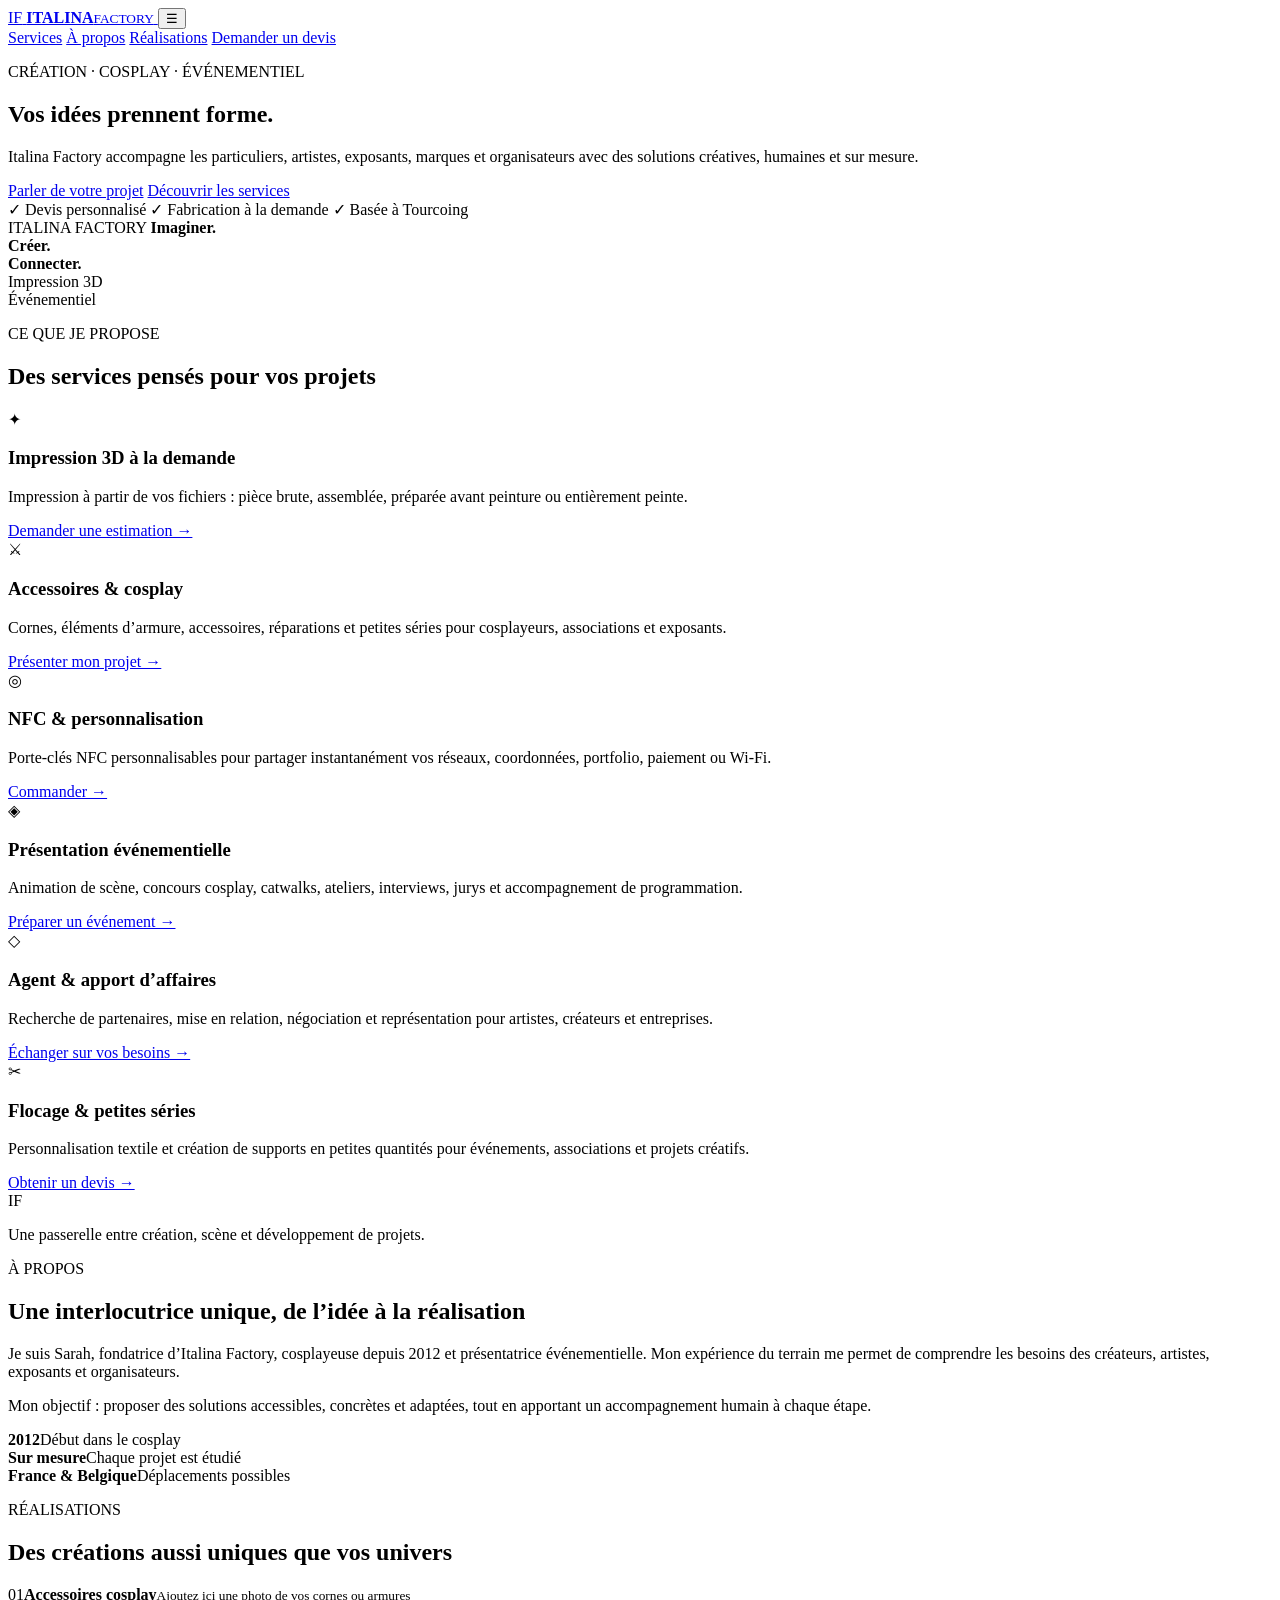
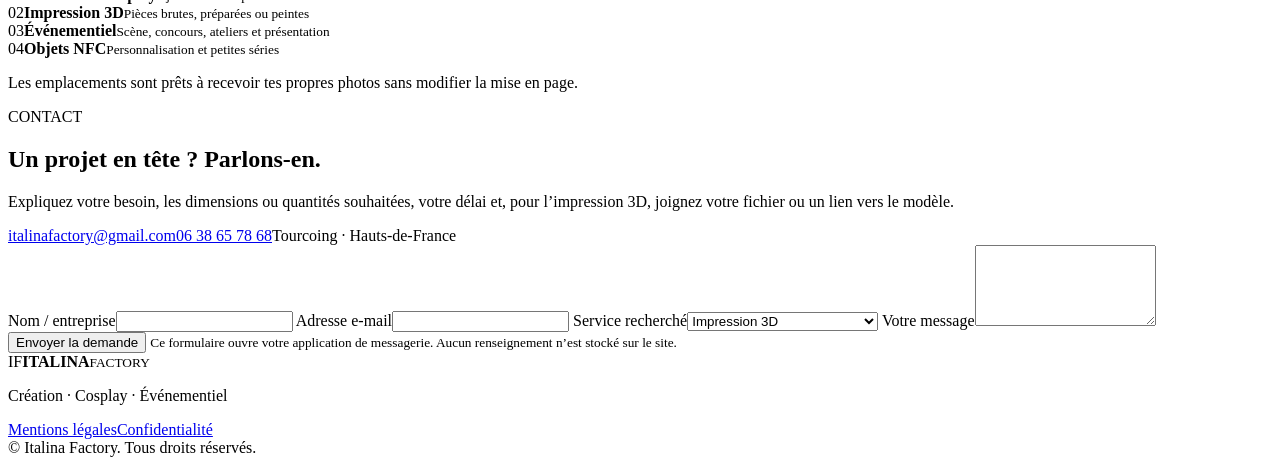
==== index.html @ fa1f2045 "Add files via upload" ====
<!DOCTYPE html>
<html lang="fr">
<head>
  <meta charset="UTF-8">
  <meta name="viewport" content="width=device-width, initial-scale=1.0">
  <title>Italina Factory | Création, cosplay & événementiel</title>
  <meta name="description" content="Italina Factory accompagne particuliers, artistes, exposants et organisateurs : impression 3D à la demande, accessoires cosplay, animation événementielle et développement de partenariats.">
  <meta name="robots" content="index, follow">
  <link rel="canonical" href="https://italinafactory.fr/">
  <meta property="og:title" content="Italina Factory | Création, cosplay & événementiel">
  <meta property="og:description" content="Impression 3D, accessoires cosplay, présentation événementielle et accompagnement de talents.">
  <meta property="og:type" content="website">
  <meta property="og:url" content="https://italinafactory.fr/">
  <link rel="icon" href="assets/favicon.svg" type="image/svg+xml">
  <link rel="stylesheet" href="assets/style.css">
  <script type="application/ld+json">
  {
    "@context": "https://schema.org",
    "@type": "ProfessionalService",
    "name": "Italina Factory",
    "url": "https://italinafactory.fr",
    "email": "italinafactory@gmail.com",
    "telephone": "+33638657868",
    "address": {
      "@type": "PostalAddress",
      "addressLocality": "Tourcoing",
      "postalCode": "59200",
      "addressCountry": "FR"
    },
    "areaServed": "France",
    "founder": {"@type": "Person", "name": "Sarah Dumont"}
  }
  </script>
</head>
<body>
  <header class="site-header" id="accueil">
    <div class="container nav-wrap">
      <a class="brand" href="#accueil" aria-label="Retour à l'accueil">
        <span class="brand-mark">IF</span>
        <span><strong>ITALINA</strong><small>FACTORY</small></span>
      </a>
      <button class="menu-toggle" aria-label="Ouvrir le menu" aria-expanded="false">☰</button>
      <nav class="main-nav" aria-label="Navigation principale">
        <a href="#services">Services</a>
        <a href="#apropos">À propos</a>
        <a href="#realisations">Réalisations</a>
        <a href="#contact" class="nav-cta">Demander un devis</a>
      </nav>
    </div>
  </header>

  <main>
    <section class="hero">
      <div class="container hero-grid">
        <div class="hero-copy">
          <p class="eyebrow">CRÉATION · COSPLAY · ÉVÉNEMENTIEL</p>
          <h1>Vos idées prennent forme.</h1>
          <p class="hero-text">Italina Factory accompagne les particuliers, artistes, exposants, marques et organisateurs avec des solutions créatives, humaines et sur mesure.</p>
          <div class="hero-actions">
            <a class="button primary" href="#contact">Parler de votre projet</a>
            <a class="button secondary" href="#services">Découvrir les services</a>
          </div>
          <div class="trust-row">
            <span>✓ Devis personnalisé</span>
            <span>✓ Fabrication à la demande</span>
            <span>✓ Basée à Tourcoing</span>
          </div>
        </div>
        <div class="hero-visual" aria-hidden="true">
          <div class="orb orb-one"></div><div class="orb orb-two"></div>
          <div class="hero-card card-main">
            <span class="mini-label">ITALINA FACTORY</span>
            <strong>Imaginer.<br>Créer.<br>Connecter.</strong>
          </div>
          <div class="hero-card card-small">Impression 3D</div>
          <div class="hero-card card-small second">Événementiel</div>
        </div>
      </div>
    </section>

    <section class="section" id="services">
      <div class="container">
        <p class="eyebrow">CE QUE JE PROPOSE</p>
        <h2>Des services pensés pour vos projets</h2>
        <div class="services-grid">
          <article class="service-card"><span class="icon">✦</span><h3>Impression 3D à la demande</h3><p>Impression à partir de vos fichiers : pièce brute, assemblée, préparée avant peinture ou entièrement peinte.</p><a href="#contact">Demander une estimation →</a></article>
          <article class="service-card"><span class="icon">⚔</span><h3>Accessoires & cosplay</h3><p>Cornes, éléments d’armure, accessoires, réparations et petites séries pour cosplayeurs, associations et exposants.</p><a href="#contact">Présenter mon projet →</a></article>
          <article class="service-card"><span class="icon">◎</span><h3>NFC & personnalisation</h3><p>Porte-clés NFC personnalisables pour partager instantanément vos réseaux, coordonnées, portfolio, paiement ou Wi-Fi.</p><a href="#contact">Commander →</a></article>
          <article class="service-card"><span class="icon">◈</span><h3>Présentation événementielle</h3><p>Animation de scène, concours cosplay, catwalks, ateliers, interviews, jurys et accompagnement de programmation.</p><a href="#contact">Préparer un événement →</a></article>
          <article class="service-card"><span class="icon">◇</span><h3>Agent & apport d’affaires</h3><p>Recherche de partenaires, mise en relation, négociation et représentation pour artistes, créateurs et entreprises.</p><a href="#contact">Échanger sur vos besoins →</a></article>
          <article class="service-card"><span class="icon">✂</span><h3>Flocage & petites séries</h3><p>Personnalisation textile et création de supports en petites quantités pour événements, associations et projets créatifs.</p><a href="#contact">Obtenir un devis →</a></article>
        </div>
      </div>
    </section>

    <section class="section section-dark" id="apropos">
      <div class="container about-grid">
        <div class="about-panel"><span class="big-if">IF</span><p>Une passerelle entre création, scène et développement de projets.</p></div>
        <div>
          <p class="eyebrow">À PROPOS</p>
          <h2>Une interlocutrice unique, de l’idée à la réalisation</h2>
          <p>Je suis Sarah, fondatrice d’Italina Factory, cosplayeuse depuis 2012 et présentatrice événementielle. Mon expérience du terrain me permet de comprendre les besoins des créateurs, artistes, exposants et organisateurs.</p>
          <p>Mon objectif : proposer des solutions accessibles, concrètes et adaptées, tout en apportant un accompagnement humain à chaque étape.</p>
          <div class="stats"><div><strong>2012</strong><span>Début dans le cosplay</span></div><div><strong>Sur mesure</strong><span>Chaque projet est étudié</span></div><div><strong>France & Belgique</strong><span>Déplacements possibles</span></div></div>
        </div>
      </div>
    </section>

    <section class="section" id="realisations">
      <div class="container">
        <p class="eyebrow">RÉALISATIONS</p><h2>Des créations aussi uniques que vos univers</h2>
        <div class="gallery-grid">
          <div class="gallery-placeholder"><span>01</span><strong>Accessoires cosplay</strong><small>Ajoutez ici une photo de vos cornes ou armures</small></div>
          <div class="gallery-placeholder tall"><span>02</span><strong>Impression 3D</strong><small>Pièces brutes, préparées ou peintes</small></div>
          <div class="gallery-placeholder"><span>03</span><strong>Événementiel</strong><small>Scène, concours, ateliers et présentation</small></div>
          <div class="gallery-placeholder"><span>04</span><strong>Objets NFC</strong><small>Personnalisation et petites séries</small></div>
        </div>
        <p class="gallery-note">Les emplacements sont prêts à recevoir tes propres photos sans modifier la mise en page.</p>
      </div>
    </section>

    <section class="section contact-section" id="contact">
      <div class="container contact-grid">
        <div><p class="eyebrow">CONTACT</p><h2>Un projet en tête ? Parlons-en.</h2><p>Expliquez votre besoin, les dimensions ou quantités souhaitées, votre délai et, pour l’impression 3D, joignez votre fichier ou un lien vers le modèle.</p>
          <div class="contact-details"><a href="mailto:italinafactory@gmail.com">italinafactory@gmail.com</a><a href="tel:+33638657868">06 38 65 78 68</a><span>Tourcoing · Hauts-de-France</span></div>
        </div>
        <form class="contact-form" action="mailto:italinafactory@gmail.com" method="post" enctype="text/plain">
          <label>Nom / entreprise<input type="text" name="Nom" required></label>
          <label>Adresse e-mail<input type="email" name="Email" required></label>
          <label>Service recherché<select name="Service"><option>Impression 3D</option><option>Accessoires / cosplay</option><option>Porte-clés NFC</option><option>Présentation événementielle</option><option>Agent / apport d’affaires</option><option>Autre projet</option></select></label>
          <label>Votre message<textarea name="Message" rows="5" required></textarea></label>
          <button class="button primary" type="submit">Envoyer la demande</button>
          <small>Ce formulaire ouvre votre application de messagerie. Aucun renseignement n’est stocké sur le site.</small>
        </form>
      </div>
    </section>
  </main>

  <footer class="site-footer"><div class="container footer-grid"><div class="brand footer-brand"><span class="brand-mark">IF</span><span><strong>ITALINA</strong><small>FACTORY</small></span></div><p>Création · Cosplay · Événementiel</p><div class="footer-links"><a href="mentions-legales.html">Mentions légales</a><a href="politique-confidentialite.html">Confidentialité</a></div></div><div class="container copyright">© <span id="year"></span> Italina Factory. Tous droits réservés.</div></footer>
  <script src="assets/script.js"></script>
</body>
</html>
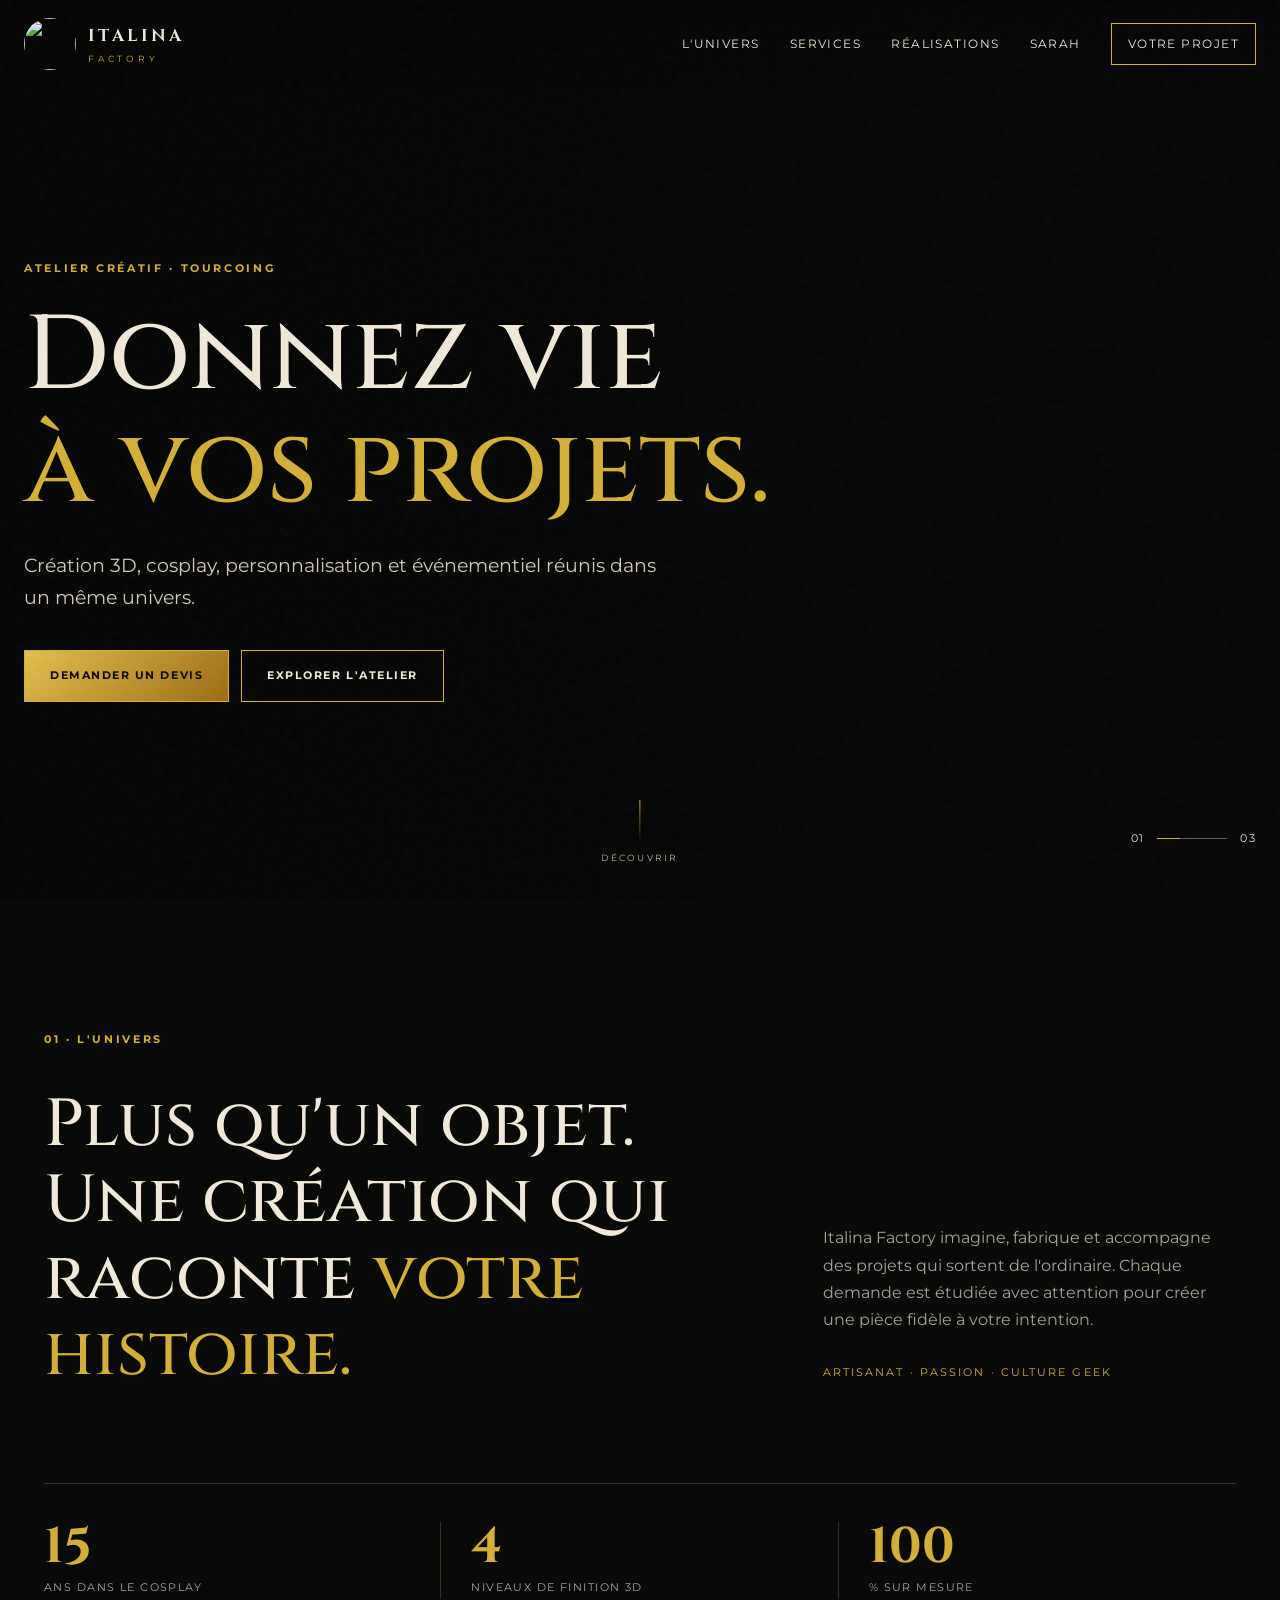
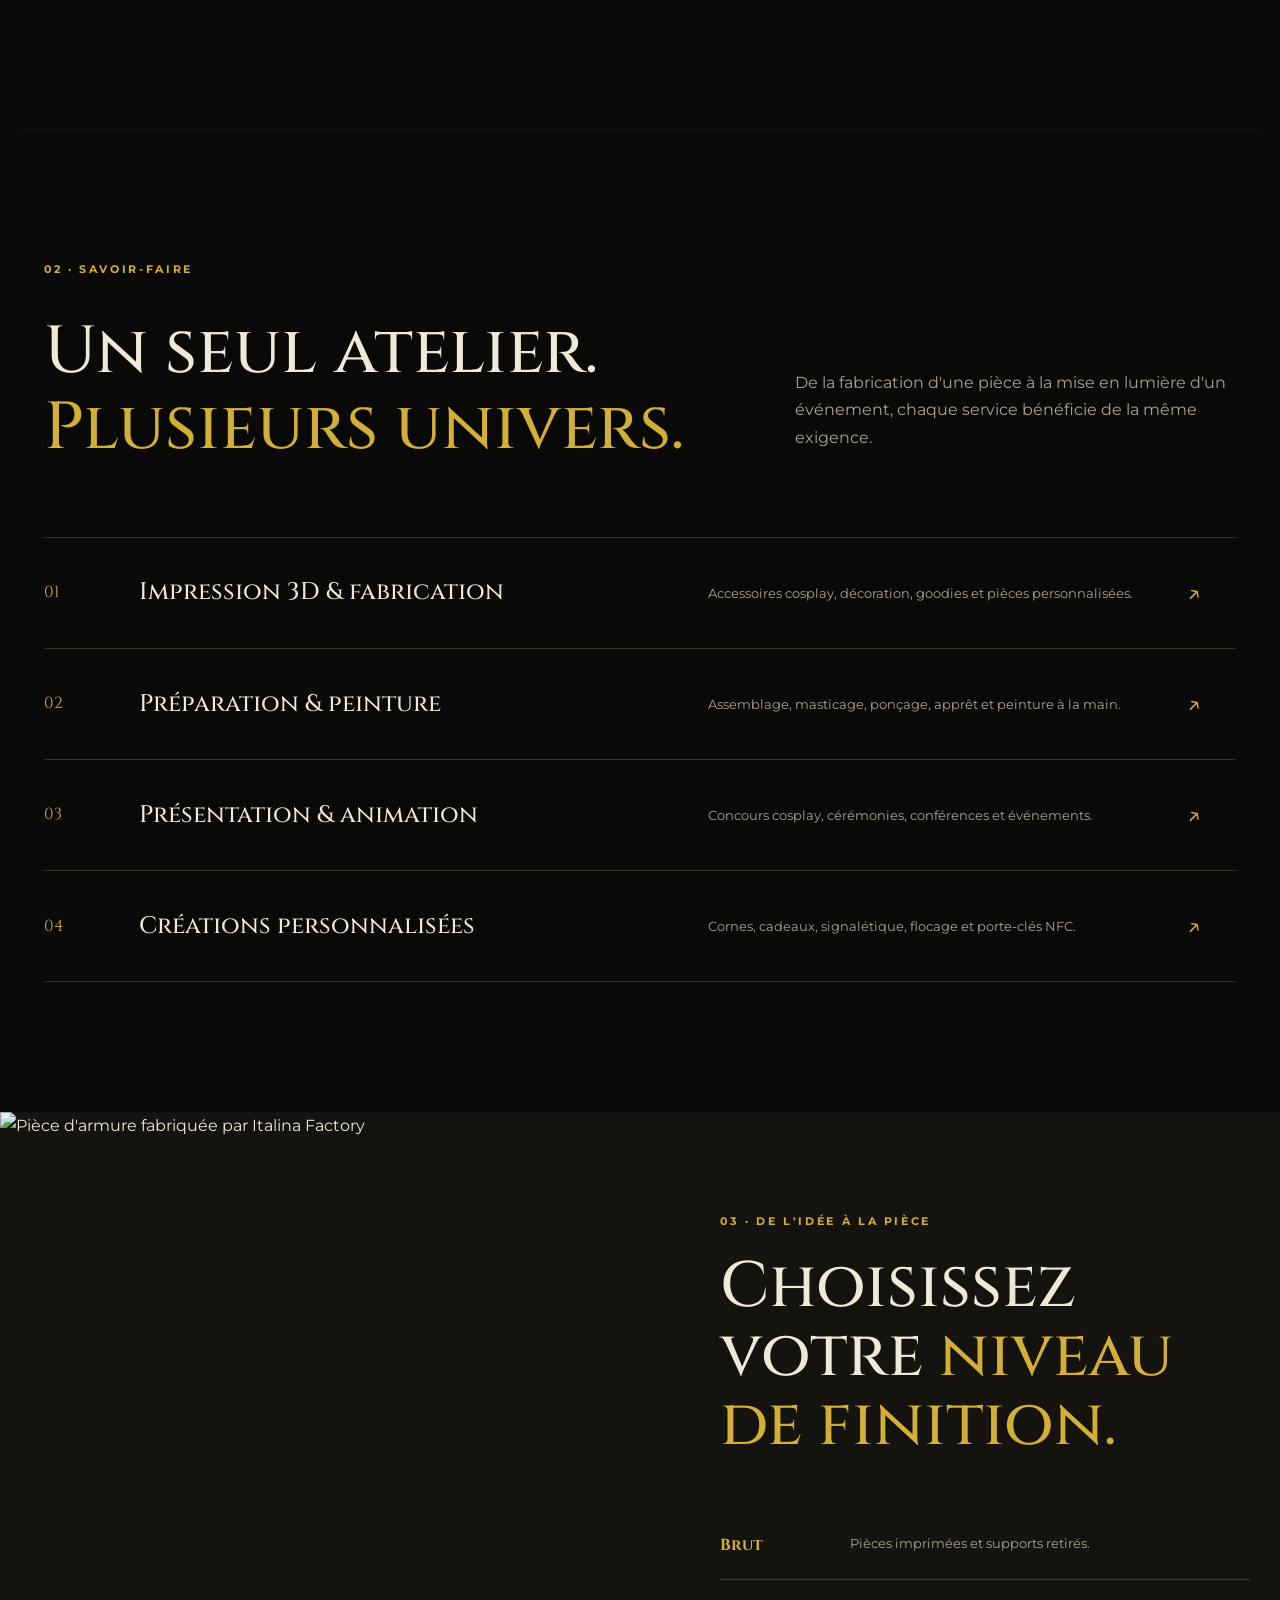
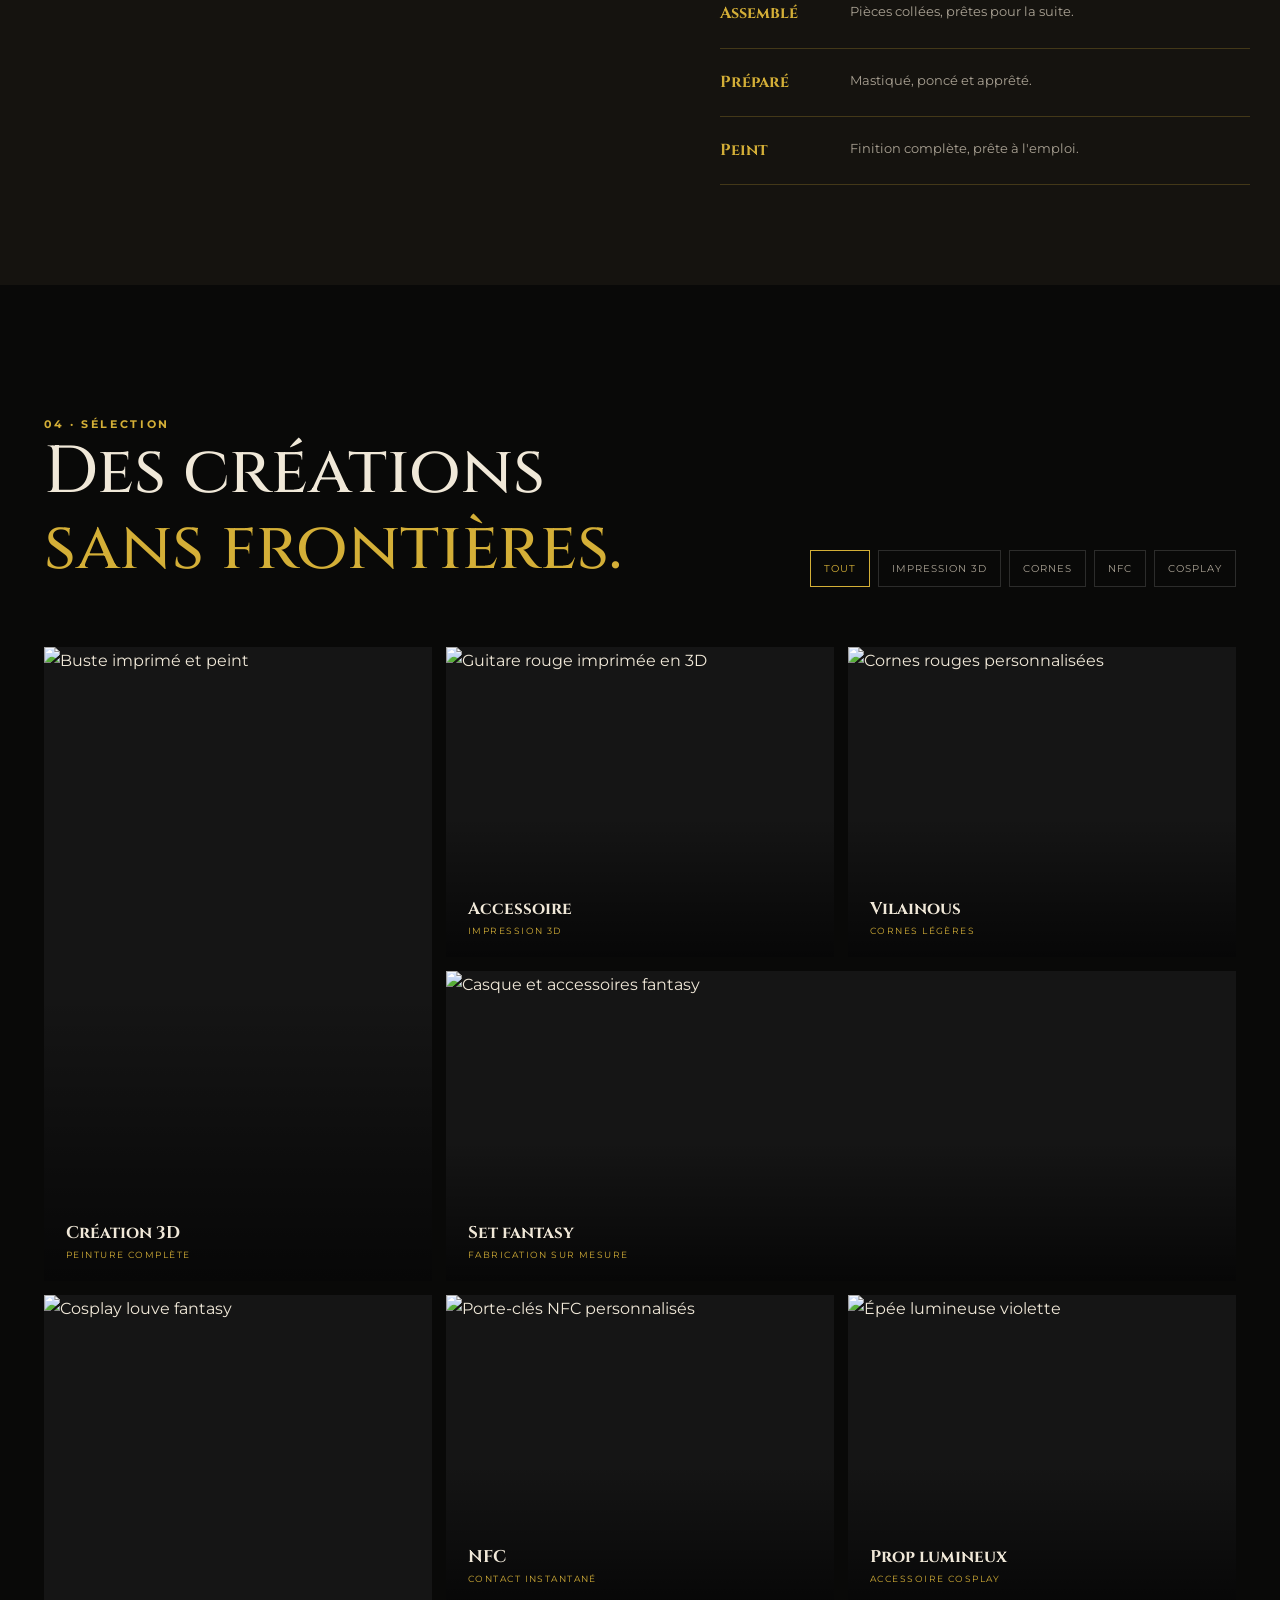
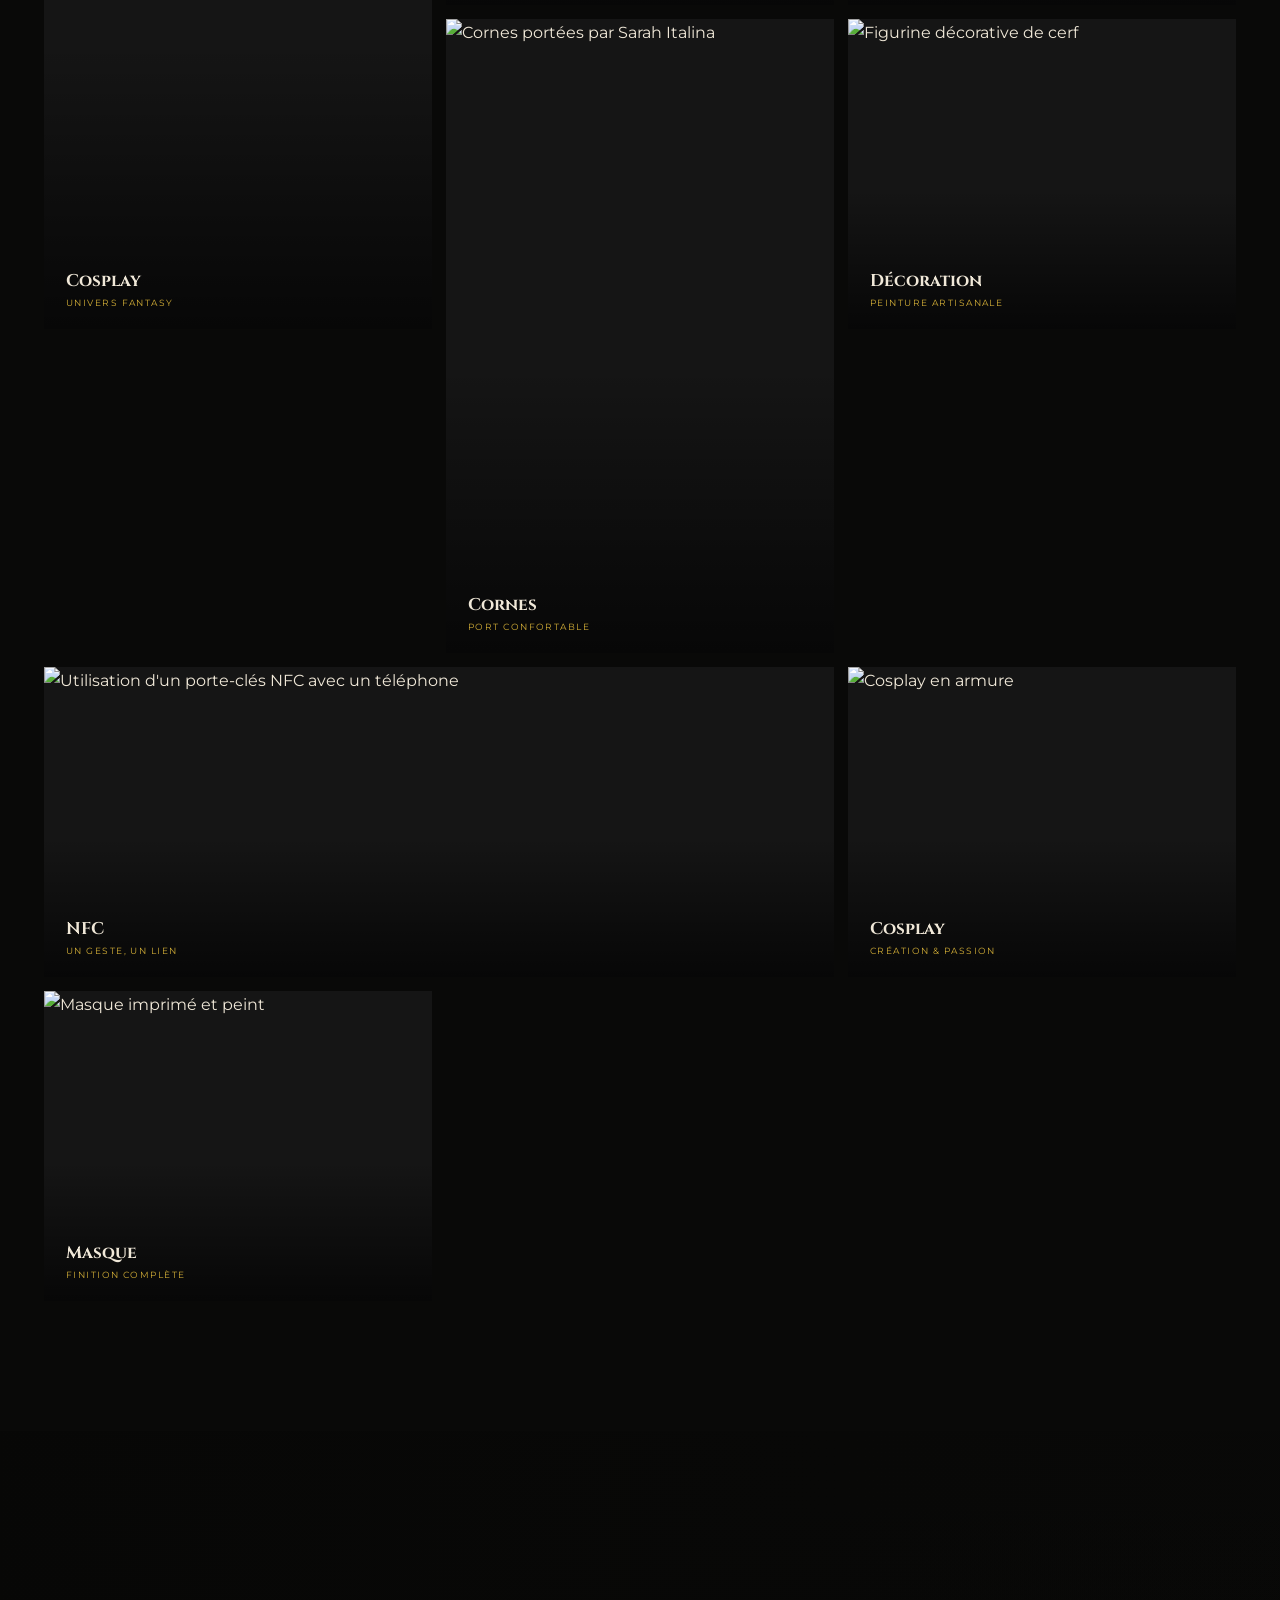
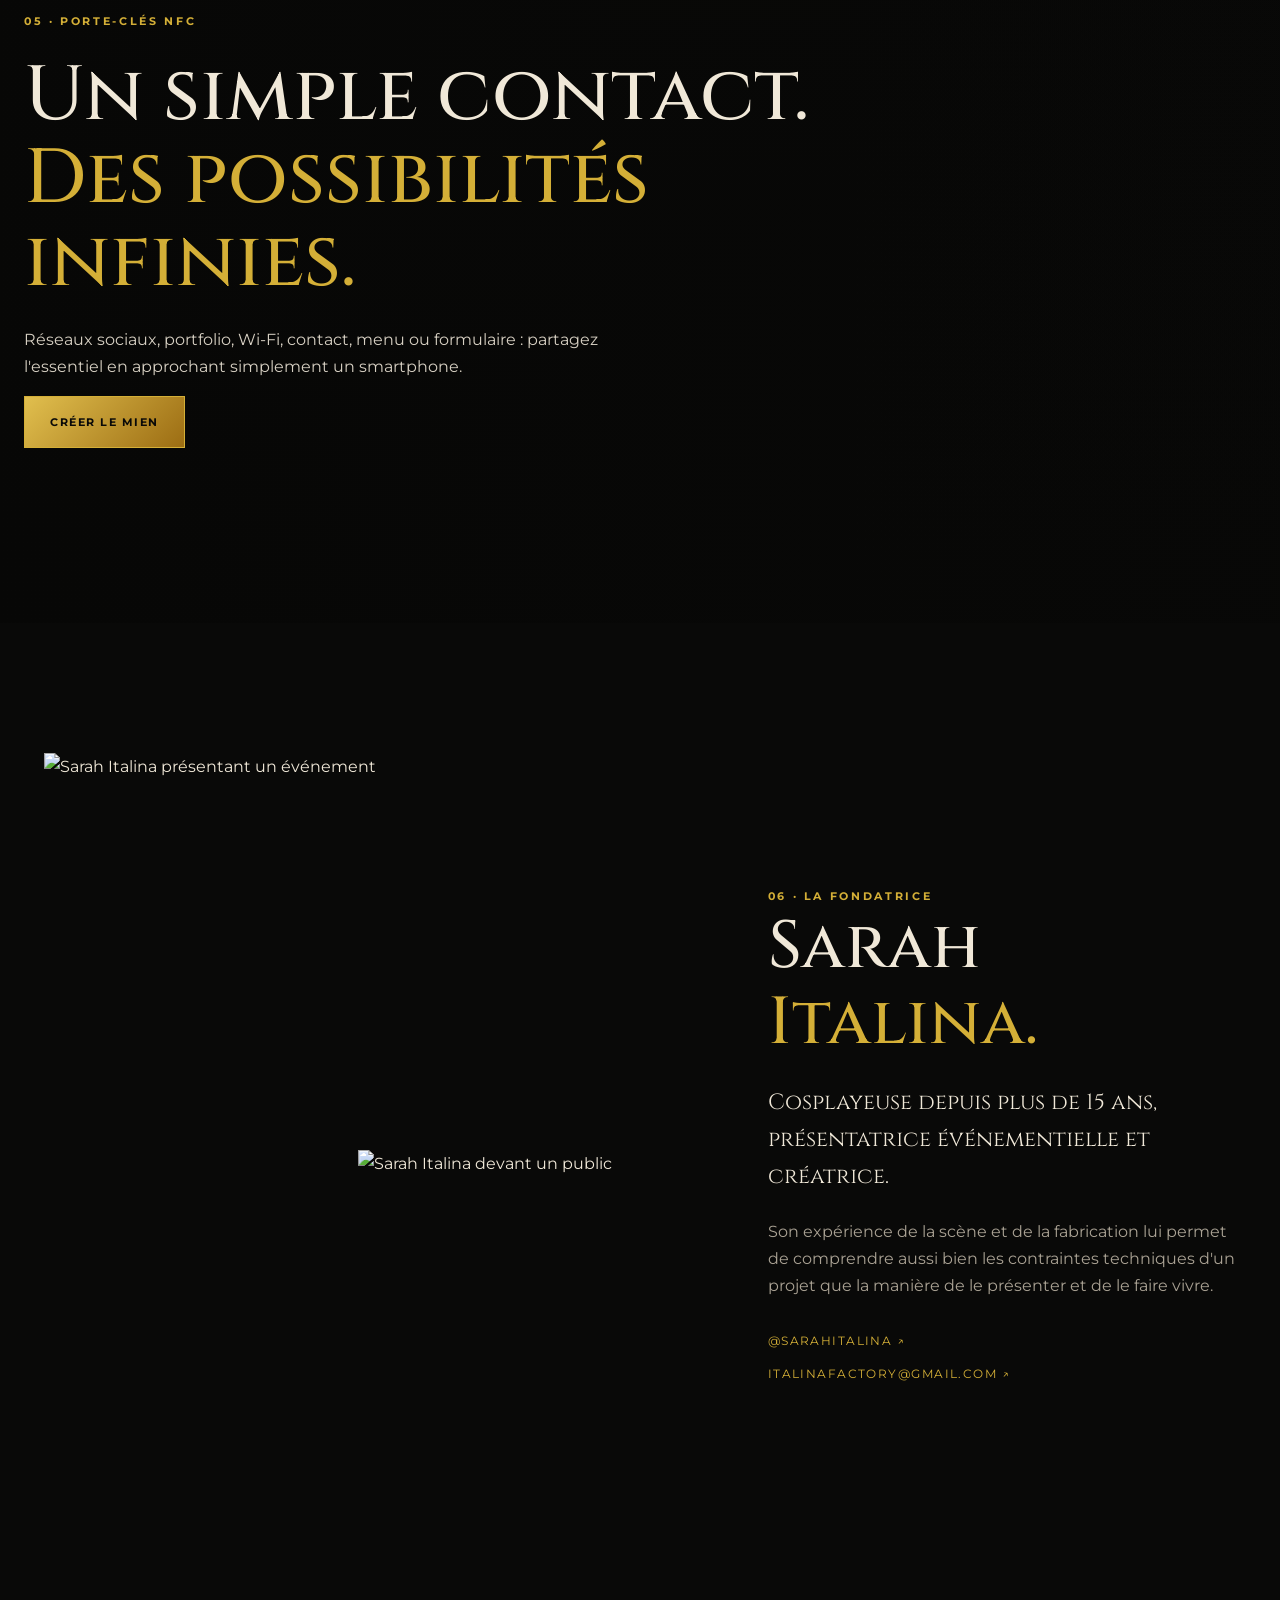
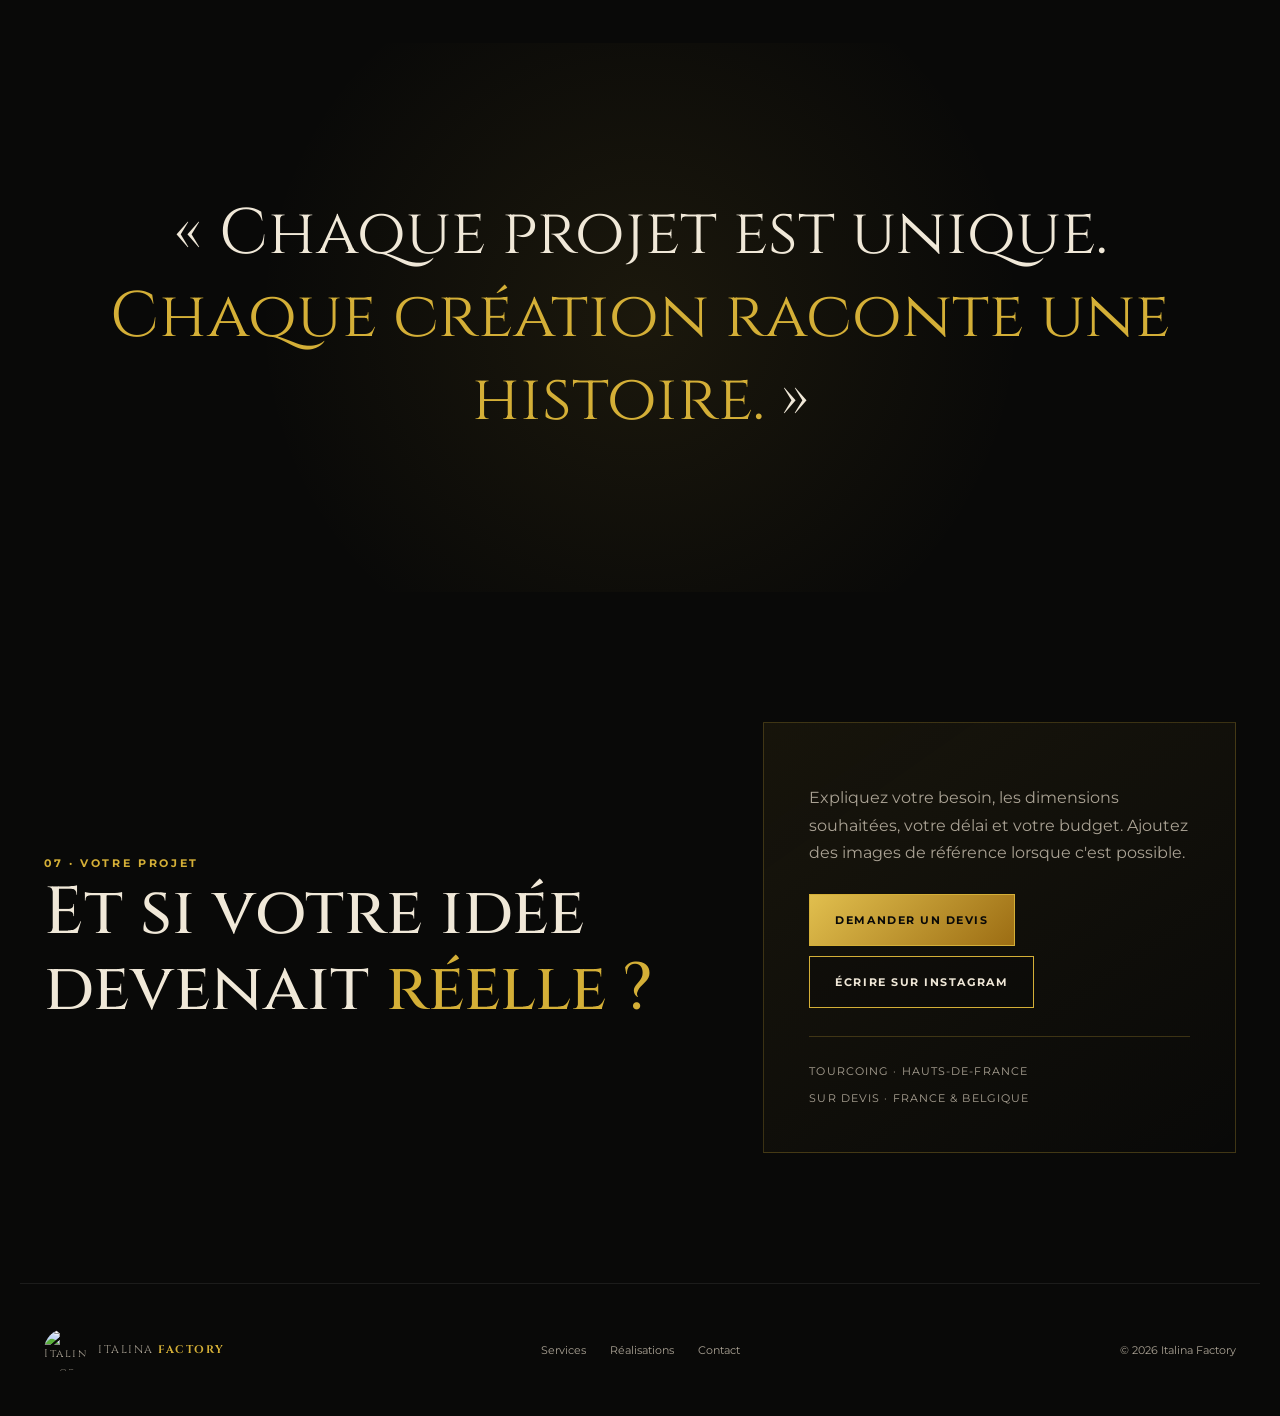
==== commit dd0a3cb2: "Add files via upload" ====
--- a/index.html
+++ b/index.html
@@ -1,142 +1,229 @@
-<!DOCTYPE html>
+<!doctype html>
 <html lang="fr">
 <head>
-  <meta charset="UTF-8">
-  <meta name="viewport" content="width=device-width, initial-scale=1.0">
-  <title>Italina Factory | Création, cosplay & événementiel</title>
-  <meta name="description" content="Italina Factory accompagne particuliers, artistes, exposants et organisateurs : impression 3D à la demande, accessoires cosplay, animation événementielle et développement de partenariats.">
-  <meta name="robots" content="index, follow">
-  <link rel="canonical" href="https://italinafactory.fr/">
-  <meta property="og:title" content="Italina Factory | Création, cosplay & événementiel">
-  <meta property="og:description" content="Impression 3D, accessoires cosplay, présentation événementielle et accompagnement de talents.">
+  <meta charset="utf-8">
+  <meta name="viewport" content="width=device-width, initial-scale=1">
+  <title>Italina Factory | Impression 3D, cosplay & événementiel</title>
+  <meta name="description" content="Atelier créatif à Tourcoing : impression 3D sur demande, accessoires cosplay, créations personnalisées, porte-clés NFC, présentation et animation événementielle.">
+  <meta name="theme-color" content="#0a0908">
+  <meta property="og:title" content="Italina Factory — Donnez vie à vos projets">
+  <meta property="og:description" content="Impression 3D, cosplay, créations personnalisées et événementiel à Tourcoing.">
   <meta property="og:type" content="website">
   <meta property="og:url" content="https://italinafactory.fr/">
-  <link rel="icon" href="assets/favicon.svg" type="image/svg+xml">
-  <link rel="stylesheet" href="assets/style.css">
+  <meta property="og:image" content="https://italinafactory.fr/assets/images/hero-stage.webp">
+  <link rel="canonical" href="https://italinafactory.fr/">
+  <link rel="icon" href="assets/images/logo.webp">
+  <link rel="preconnect" href="https://fonts.googleapis.com">
+  <link rel="preconnect" href="https://fonts.gstatic.com" crossorigin>
+  <link href="https://fonts.googleapis.com/css2?family=Cinzel:wght@500;600;700&family=Montserrat:wght@400;500;600;700&display=swap" rel="stylesheet">
+  <link rel="stylesheet" href="style.css">
   <script type="application/ld+json">
   {
-    "@context": "https://schema.org",
-    "@type": "ProfessionalService",
-    "name": "Italina Factory",
-    "url": "https://italinafactory.fr",
-    "email": "italinafactory@gmail.com",
-    "telephone": "+33638657868",
-    "address": {
-      "@type": "PostalAddress",
-      "addressLocality": "Tourcoing",
-      "postalCode": "59200",
-      "addressCountry": "FR"
-    },
-    "areaServed": "France",
-    "founder": {"@type": "Person", "name": "Sarah Dumont"}
+    "@context":"https://schema.org",
+    "@type":"ProfessionalService",
+    "name":"Italina Factory",
+    "url":"https://italinafactory.fr/",
+    "email":"italinafactory@gmail.com",
+    "address":{"@type":"PostalAddress","addressLocality":"Tourcoing","addressCountry":"FR"},
+    "sameAs":["https://www.instagram.com/italinafactory/","https://www.instagram.com/sarahitalina/"],
+    "description":"Atelier créatif spécialisé dans l'impression 3D, le cosplay, les créations personnalisées et l'animation événementielle."
   }
   </script>
 </head>
 <body>
-  <header class="site-header" id="accueil">
-    <div class="container nav-wrap">
-      <a class="brand" href="#accueil" aria-label="Retour à l'accueil">
-        <span class="brand-mark">IF</span>
-        <span><strong>ITALINA</strong><small>FACTORY</small></span>
-      </a>
-      <button class="menu-toggle" aria-label="Ouvrir le menu" aria-expanded="false">☰</button>
-      <nav class="main-nav" aria-label="Navigation principale">
-        <a href="#services">Services</a>
-        <a href="#apropos">À propos</a>
-        <a href="#realisations">Réalisations</a>
-        <a href="#contact" class="nav-cta">Demander un devis</a>
-      </nav>
-    </div>
+  <div class="noise" aria-hidden="true"></div>
+  <header class="topbar" id="top">
+    <a class="brand" href="#top" aria-label="Italina Factory, accueil">
+      <img src="assets/images/logo.webp" alt="" width="54" height="54">
+      <span><b>ITALINA</b><small>FACTORY</small></span>
+    </a>
+    <button class="menu-button" type="button" aria-label="Ouvrir le menu" aria-expanded="false"><span></span><span></span></button>
+    <nav class="main-nav">
+      <a href="#univers">L'univers</a>
+      <a href="#services">Services</a>
+      <a href="#realisations">Réalisations</a>
+      <a href="#sarah">Sarah</a>
+      <a class="nav-contact" href="#contact">Votre projet</a>
+    </nav>
   </header>
 
   <main>
     <section class="hero">
-      <div class="container hero-grid">
-        <div class="hero-copy">
-          <p class="eyebrow">CRÉATION · COSPLAY · ÉVÉNEMENTIEL</p>
-          <h1>Vos idées prennent forme.</h1>
-          <p class="hero-text">Italina Factory accompagne les particuliers, artistes, exposants, marques et organisateurs avec des solutions créatives, humaines et sur mesure.</p>
-          <div class="hero-actions">
-            <a class="button primary" href="#contact">Parler de votre projet</a>
-            <a class="button secondary" href="#services">Découvrir les services</a>
-          </div>
-          <div class="trust-row">
-            <span>✓ Devis personnalisé</span>
-            <span>✓ Fabrication à la demande</span>
-            <span>✓ Basée à Tourcoing</span>
-          </div>
-        </div>
-        <div class="hero-visual" aria-hidden="true">
-          <div class="orb orb-one"></div><div class="orb orb-two"></div>
-          <div class="hero-card card-main">
-            <span class="mini-label">ITALINA FACTORY</span>
-            <strong>Imaginer.<br>Créer.<br>Connecter.</strong>
-          </div>
-          <div class="hero-card card-small">Impression 3D</div>
-          <div class="hero-card card-small second">Événementiel</div>
-        </div>
-      </div>
-    </section>
-
-    <section class="section" id="services">
-      <div class="container">
-        <p class="eyebrow">CE QUE JE PROPOSE</p>
-        <h2>Des services pensés pour vos projets</h2>
-        <div class="services-grid">
-          <article class="service-card"><span class="icon">✦</span><h3>Impression 3D à la demande</h3><p>Impression à partir de vos fichiers : pièce brute, assemblée, préparée avant peinture ou entièrement peinte.</p><a href="#contact">Demander une estimation →</a></article>
-          <article class="service-card"><span class="icon">⚔</span><h3>Accessoires & cosplay</h3><p>Cornes, éléments d’armure, accessoires, réparations et petites séries pour cosplayeurs, associations et exposants.</p><a href="#contact">Présenter mon projet →</a></article>
-          <article class="service-card"><span class="icon">◎</span><h3>NFC & personnalisation</h3><p>Porte-clés NFC personnalisables pour partager instantanément vos réseaux, coordonnées, portfolio, paiement ou Wi-Fi.</p><a href="#contact">Commander →</a></article>
-          <article class="service-card"><span class="icon">◈</span><h3>Présentation événementielle</h3><p>Animation de scène, concours cosplay, catwalks, ateliers, interviews, jurys et accompagnement de programmation.</p><a href="#contact">Préparer un événement →</a></article>
-          <article class="service-card"><span class="icon">◇</span><h3>Agent & apport d’affaires</h3><p>Recherche de partenaires, mise en relation, négociation et représentation pour artistes, créateurs et entreprises.</p><a href="#contact">Échanger sur vos besoins →</a></article>
-          <article class="service-card"><span class="icon">✂</span><h3>Flocage & petites séries</h3><p>Personnalisation textile et création de supports en petites quantités pour événements, associations et projets créatifs.</p><a href="#contact">Obtenir un devis →</a></article>
-        </div>
-      </div>
-    </section>
-
-    <section class="section section-dark" id="apropos">
-      <div class="container about-grid">
-        <div class="about-panel"><span class="big-if">IF</span><p>Une passerelle entre création, scène et développement de projets.</p></div>
+      <div class="hero-media">
+        <div class="hero-slide active" style="background-image:url('assets/images/hero-stage.webp')"></div>
+        <div class="hero-slide" style="background-image:url('assets/images/bust.webp')"></div>
+        <div class="hero-slide" style="background-image:url('assets/images/cosplay-wolf.webp')"></div>
+      </div>
+      <div class="hero-shade"></div>
+      <div class="hero-copy">
+        <p class="kicker reveal">Atelier créatif · Tourcoing</p>
+        <h1 class="reveal">Donnez vie<br><em>à vos projets.</em></h1>
+        <p class="lead reveal">Création 3D, cosplay, personnalisation et événementiel réunis dans un même univers.</p>
+        <div class="hero-actions reveal">
+          <a class="button gold" href="#contact">Demander un devis</a>
+          <a class="button ghost" href="#realisations">Explorer l'atelier</a>
+        </div>
+      </div>
+      <div class="hero-index"><span id="slide-number">01</span><i></i><span>03</span></div>
+      <a class="scroll-cue" href="#univers"><span></span>Découvrir</a>
+    </section>
+
+    <section class="manifesto section" id="univers">
+      <div class="section-label reveal">01 · L'univers</div>
+      <div class="manifesto-grid">
+        <h2 class="reveal">Plus qu'un objet.<br>Une création qui raconte <em>votre histoire.</em></h2>
+        <div class="manifesto-text reveal">
+          <p>Italina Factory imagine, fabrique et accompagne des projets qui sortent de l'ordinaire. Chaque demande est étudiée avec attention pour créer une pièce fidèle à votre intention.</p>
+          <p class="signature">Artisanat · Passion · Culture geek</p>
+        </div>
+      </div>
+      <div class="stats reveal">
+        <div><strong data-count="15">0</strong><span>ans dans le cosplay</span></div>
+        <div><strong data-count="4">0</strong><span>niveaux de finition 3D</span></div>
+        <div><strong data-count="100">0</strong><span>% sur mesure</span></div>
+      </div>
+    </section>
+
+    <section class="services-section section" id="services">
+      <div class="section-label reveal">02 · Savoir-faire</div>
+      <div class="services-intro">
+        <h2 class="reveal">Un seul atelier.<br><em>Plusieurs univers.</em></h2>
+        <p class="reveal">De la fabrication d'une pièce à la mise en lumière d'un événement, chaque service bénéficie de la même exigence.</p>
+      </div>
+      <div class="service-list">
+        <article class="service-row reveal">
+          <span>01</span><h3>Impression 3D & fabrication</h3>
+          <p>Accessoires cosplay, décoration, goodies et pièces personnalisées.</p>
+          <a href="#realisations" aria-label="Voir les réalisations 3D">↗</a>
+        </article>
+        <article class="service-row reveal">
+          <span>02</span><h3>Préparation & peinture</h3>
+          <p>Assemblage, masticage, ponçage, apprêt et peinture à la main.</p>
+          <a href="#finitions" aria-label="Voir les finitions">↗</a>
+        </article>
+        <article class="service-row reveal">
+          <span>03</span><h3>Présentation & animation</h3>
+          <p>Concours cosplay, cérémonies, conférences et événements.</p>
+          <a href="#sarah" aria-label="Découvrir Sarah Italina">↗</a>
+        </article>
+        <article class="service-row reveal">
+          <span>04</span><h3>Créations personnalisées</h3>
+          <p>Cornes, cadeaux, signalétique, flocage et porte-clés NFC.</p>
+          <a href="#realisations" aria-label="Voir les créations personnalisées">↗</a>
+        </article>
+      </div>
+    </section>
+
+    <section class="feature feature-dark" id="finitions">
+      <div class="feature-photo reveal"><img src="assets/images/armor.webp" alt="Pièce d'armure fabriquée par Italina Factory" loading="lazy"></div>
+      <div class="feature-copy reveal">
+        <span class="section-label">03 · De l'idée à la pièce</span>
+        <h2>Choisissez votre <em>niveau de finition.</em></h2>
+        <ol class="finish-list">
+          <li><b>Brut</b><span>Pièces imprimées et supports retirés.</span></li>
+          <li><b>Assemblé</b><span>Pièces collées, prêtes pour la suite.</span></li>
+          <li><b>Préparé</b><span>Mastiqué, poncé et apprêté.</span></li>
+          <li><b>Peint</b><span>Finition complète, prête à l'emploi.</span></li>
+        </ol>
+      </div>
+    </section>
+
+    <section class="gallery-section section" id="realisations">
+      <div class="gallery-heading">
         <div>
-          <p class="eyebrow">À PROPOS</p>
-          <h2>Une interlocutrice unique, de l’idée à la réalisation</h2>
-          <p>Je suis Sarah, fondatrice d’Italina Factory, cosplayeuse depuis 2012 et présentatrice événementielle. Mon expérience du terrain me permet de comprendre les besoins des créateurs, artistes, exposants et organisateurs.</p>
-          <p>Mon objectif : proposer des solutions accessibles, concrètes et adaptées, tout en apportant un accompagnement humain à chaque étape.</p>
-          <div class="stats"><div><strong>2012</strong><span>Début dans le cosplay</span></div><div><strong>Sur mesure</strong><span>Chaque projet est étudié</span></div><div><strong>France & Belgique</strong><span>Déplacements possibles</span></div></div>
-        </div>
-      </div>
-    </section>
-
-    <section class="section" id="realisations">
-      <div class="container">
-        <p class="eyebrow">RÉALISATIONS</p><h2>Des créations aussi uniques que vos univers</h2>
-        <div class="gallery-grid">
-          <div class="gallery-placeholder"><span>01</span><strong>Accessoires cosplay</strong><small>Ajoutez ici une photo de vos cornes ou armures</small></div>
-          <div class="gallery-placeholder tall"><span>02</span><strong>Impression 3D</strong><small>Pièces brutes, préparées ou peintes</small></div>
-          <div class="gallery-placeholder"><span>03</span><strong>Événementiel</strong><small>Scène, concours, ateliers et présentation</small></div>
-          <div class="gallery-placeholder"><span>04</span><strong>Objets NFC</strong><small>Personnalisation et petites séries</small></div>
-        </div>
-        <p class="gallery-note">Les emplacements sont prêts à recevoir tes propres photos sans modifier la mise en page.</p>
-      </div>
-    </section>
-
-    <section class="section contact-section" id="contact">
-      <div class="container contact-grid">
-        <div><p class="eyebrow">CONTACT</p><h2>Un projet en tête ? Parlons-en.</h2><p>Expliquez votre besoin, les dimensions ou quantités souhaitées, votre délai et, pour l’impression 3D, joignez votre fichier ou un lien vers le modèle.</p>
-          <div class="contact-details"><a href="mailto:italinafactory@gmail.com">italinafactory@gmail.com</a><a href="tel:+33638657868">06 38 65 78 68</a><span>Tourcoing · Hauts-de-France</span></div>
-        </div>
-        <form class="contact-form" action="mailto:italinafactory@gmail.com" method="post" enctype="text/plain">
-          <label>Nom / entreprise<input type="text" name="Nom" required></label>
-          <label>Adresse e-mail<input type="email" name="Email" required></label>
-          <label>Service recherché<select name="Service"><option>Impression 3D</option><option>Accessoires / cosplay</option><option>Porte-clés NFC</option><option>Présentation événementielle</option><option>Agent / apport d’affaires</option><option>Autre projet</option></select></label>
-          <label>Votre message<textarea name="Message" rows="5" required></textarea></label>
-          <button class="button primary" type="submit">Envoyer la demande</button>
-          <small>Ce formulaire ouvre votre application de messagerie. Aucun renseignement n’est stocké sur le site.</small>
-        </form>
+          <div class="section-label reveal">04 · Sélection</div>
+          <h2 class="reveal">Des créations<br><em>sans frontières.</em></h2>
+        </div>
+        <div class="filters reveal" role="group" aria-label="Filtrer la galerie">
+          <button class="active" data-filter="all">Tout</button>
+          <button data-filter="3d">Impression 3D</button>
+          <button data-filter="horns">Cornes</button>
+          <button data-filter="nfc">NFC</button>
+          <button data-filter="cosplay">Cosplay</button>
+        </div>
+      </div>
+      <div class="masonry">
+        <figure class="gallery-item tall reveal" data-category="3d"><img src="assets/images/bust.webp" alt="Buste imprimé et peint" loading="lazy"><figcaption><b>Création 3D</b><span>Peinture complète</span></figcaption></figure>
+        <figure class="gallery-item reveal" data-category="3d"><img src="assets/images/guitar.webp" alt="Guitare rouge imprimée en 3D" loading="lazy"><figcaption><b>Accessoire</b><span>Impression 3D</span></figcaption></figure>
+        <figure class="gallery-item reveal" data-category="horns"><img src="assets/images/horns-red.webp" alt="Cornes rouges personnalisées" loading="lazy"><figcaption><b>Vilainous</b><span>Cornes légères</span></figcaption></figure>
+        <figure class="gallery-item wide reveal" data-category="3d"><img src="assets/images/helmet-set.webp" alt="Casque et accessoires fantasy" loading="lazy"><figcaption><b>Set fantasy</b><span>Fabrication sur mesure</span></figcaption></figure>
+        <figure class="gallery-item tall reveal" data-category="cosplay"><img src="assets/images/cosplay-wolf.webp" alt="Cosplay louve fantasy" loading="lazy"><figcaption><b>Cosplay</b><span>Univers fantasy</span></figcaption></figure>
+        <figure class="gallery-item reveal" data-category="nfc"><img src="assets/images/nfc-products.webp" alt="Porte-clés NFC personnalisés" loading="lazy"><figcaption><b>NFC</b><span>Contact instantané</span></figcaption></figure>
+        <figure class="gallery-item reveal" data-category="3d"><img src="assets/images/purple-sword.webp" alt="Épée lumineuse violette" loading="lazy"><figcaption><b>Prop lumineux</b><span>Accessoire cosplay</span></figcaption></figure>
+        <figure class="gallery-item tall reveal" data-category="horns"><img src="assets/images/horns-model.webp" alt="Cornes portées par Sarah Italina" loading="lazy"><figcaption><b>Cornes</b><span>Port confortable</span></figcaption></figure>
+        <figure class="gallery-item reveal" data-category="3d"><img src="assets/images/deer.webp" alt="Figurine décorative de cerf" loading="lazy"><figcaption><b>Décoration</b><span>Peinture artisanale</span></figcaption></figure>
+        <figure class="gallery-item wide reveal" data-category="nfc"><img src="assets/images/nfc-phone.webp" alt="Utilisation d'un porte-clés NFC avec un téléphone" loading="lazy"><figcaption><b>NFC</b><span>Un geste, un lien</span></figcaption></figure>
+        <figure class="gallery-item reveal" data-category="cosplay"><img src="assets/images/cosplay-armor.webp" alt="Cosplay en armure" loading="lazy"><figcaption><b>Cosplay</b><span>Création & passion</span></figcaption></figure>
+        <figure class="gallery-item reveal" data-category="3d"><img src="assets/images/mask.webp" alt="Masque imprimé et peint" loading="lazy"><figcaption><b>Masque</b><span>Finition complète</span></figcaption></figure>
+      </div>
+    </section>
+
+    <section class="nfc-section">
+      <video autoplay muted loop playsinline poster="assets/images/nfc-products.webp">
+        <source src="assets/video/nfc-demo.mp4" type="video/mp4">
+      </video>
+      <div class="nfc-overlay"></div>
+      <div class="nfc-copy reveal">
+        <span class="section-label">05 · Porte-clés NFC</span>
+        <h2>Un simple contact.<br><em>Des possibilités infinies.</em></h2>
+        <p>Réseaux sociaux, portfolio, Wi-Fi, contact, menu ou formulaire : partagez l'essentiel en approchant simplement un smartphone.</p>
+        <a class="button gold" href="#contact">Créer le mien</a>
+      </div>
+    </section>
+
+    <section class="sarah-section section" id="sarah">
+      <div class="sarah-collage reveal">
+        <img class="sarah-main" src="assets/images/sarah-blue.webp" alt="Sarah Italina présentant un événement" loading="lazy">
+        <img class="sarah-side" src="assets/images/hero-crowd.webp" alt="Sarah Italina devant un public" loading="lazy">
+      </div>
+      <div class="sarah-copy reveal">
+        <span class="section-label">06 · La fondatrice</span>
+        <h2>Sarah<br><em>Italina.</em></h2>
+        <p class="large">Cosplayeuse depuis plus de 15 ans, présentatrice événementielle et créatrice.</p>
+        <p>Son expérience de la scène et de la fabrication lui permet de comprendre aussi bien les contraintes techniques d'un projet que la manière de le présenter et de le faire vivre.</p>
+        <div class="sarah-links">
+          <a href="https://www.instagram.com/sarahitalina/" target="_blank" rel="noopener">@sarahitalina ↗</a>
+          <a href="mailto:italinafactory@gmail.com">italinafactory@gmail.com ↗</a>
+        </div>
+      </div>
+    </section>
+
+    <section class="quote-section">
+      <p class="reveal">« Chaque projet est unique.<br><em>Chaque création raconte une histoire.</em> »</p>
+    </section>
+
+    <section class="contact-section section" id="contact">
+      <div class="contact-title reveal">
+        <span class="section-label">07 · Votre projet</span>
+        <h2>Et si votre idée devenait <em>réelle ?</em></h2>
+      </div>
+      <div class="contact-card reveal">
+        <p>Expliquez votre besoin, les dimensions souhaitées, votre délai et votre budget. Ajoutez des images de référence lorsque c'est possible.</p>
+        <div class="contact-buttons">
+          <a class="button gold" href="mailto:italinafactory@gmail.com?subject=Demande%20de%20devis%20-%20Italina%20Factory&body=Bonjour%2C%0A%0AJe%20souhaite%20vous%20parler%20du%20projet%20suivant%20%3A%0A%0ADimensions%20%3A%0AD%C3%A9lai%20%3A%0ABudget%20indicatif%20%3A%0A%0AMerci.">Demander un devis</a>
+          <a class="button ghost" href="https://www.instagram.com/italinafactory/" target="_blank" rel="noopener">Écrire sur Instagram</a>
+        </div>
+        <div class="contact-details">
+          <span>Tourcoing · Hauts-de-France</span>
+          <span>Sur devis · France & Belgique</span>
+        </div>
       </div>
     </section>
   </main>
 
-  <footer class="site-footer"><div class="container footer-grid"><div class="brand footer-brand"><span class="brand-mark">IF</span><span><strong>ITALINA</strong><small>FACTORY</small></span></div><p>Création · Cosplay · Événementiel</p><div class="footer-links"><a href="mentions-legales.html">Mentions légales</a><a href="politique-confidentialite.html">Confidentialité</a></div></div><div class="container copyright">© <span id="year"></span> Italina Factory. Tous droits réservés.</div></footer>
-  <script src="assets/script.js"></script>
+  <footer>
+    <a class="footer-brand" href="#top"><img src="assets/images/logo.webp" alt="Italina Factory"><span>ITALINA <b>FACTORY</b></span></a>
+    <div class="footer-links">
+      <a href="#services">Services</a><a href="#realisations">Réalisations</a><a href="#contact">Contact</a>
+    </div>
+    <p>© <span id="year"></span> Italina Factory</p>
+  </footer>
+
+  <dialog class="lightbox">
+    <button class="lightbox-close" aria-label="Fermer">×</button>
+    <img src="" alt="">
+    <div class="lightbox-caption"></div>
+  </dialog>
+  <script src="script.js"></script>
 </body>
 </html>
--- a/style.css
+++ b/style.css
@@ -0,0 +1,31 @@
+:root{
+ --bg:#090908;--bg2:#11100e;--panel:#15130f;--cream:#f0e8d8;
+ --muted:#aaa294;--gold:#d4af37;--gold2:#8e6512;--line:rgba(212,175,55,.24);
+ --serif:'Cinzel',serif;--sans:'Montserrat',sans-serif;--max:1240px
+}
+*{box-sizing:border-box}html{scroll-behavior:smooth}body{margin:0;background:var(--bg);color:var(--cream);font-family:var(--sans);line-height:1.7;overflow-x:hidden}
+body.menu-open{overflow:hidden}img,video{display:block;max-width:100%}a{color:inherit;text-decoration:none}button{font:inherit}.noise{position:fixed;inset:0;pointer-events:none;z-index:999;opacity:.035;background-image:url("data:image/svg+xml,%3Csvg viewBox='0 0 160 160' xmlns='http://www.w3.org/2000/svg'%3E%3Cfilter id='n'%3E%3CfeTurbulence type='fractalNoise' baseFrequency='.8' numOctaves='4' stitchTiles='stitch'/%3E%3C/filter%3E%3Crect width='100%25' height='100%25' filter='url(%23n)' opacity='.75'/%3E%3C/svg%3E")}
+.topbar{position:fixed;left:0;right:0;top:0;z-index:50;height:88px;padding:0 max(24px,calc((100vw - var(--max))/2));display:flex;align-items:center;justify-content:space-between;transition:.35s;background:linear-gradient(to bottom,rgba(5,5,4,.78),transparent)}
+.topbar.scrolled{height:72px;background:rgba(9,9,8,.9);backdrop-filter:blur(14px);border-bottom:1px solid rgba(255,255,255,.07)}
+.brand{display:flex;align-items:center;gap:12px}.brand img{width:52px;height:52px;border-radius:50%;object-fit:cover}.brand b{font-family:var(--serif);font-size:17px;letter-spacing:.2em}.brand small{display:block;color:var(--gold);font-size:9px;letter-spacing:.42em}
+.main-nav{display:flex;align-items:center;gap:30px;font-size:12px;text-transform:uppercase;letter-spacing:.12em}.main-nav a{position:relative}.main-nav a:not(.nav-contact):after{content:"";position:absolute;left:0;bottom:-7px;width:0;height:1px;background:var(--gold);transition:.3s}.main-nav a:hover:after{width:100%}.nav-contact{border:1px solid var(--gold);padding:10px 16px}.menu-button{display:none;background:transparent;border:0;width:44px;height:44px;position:relative}.menu-button span{position:absolute;width:25px;height:1px;background:white;left:9px;transition:.3s}.menu-button span:first-child{top:17px}.menu-button span:last-child{top:26px}
+.hero{height:100svh;min-height:700px;position:relative;display:flex;align-items:center;overflow:hidden}.hero-media,.hero-shade,.hero-slide{position:absolute;inset:0}.hero-slide{opacity:0;background-size:cover;background-position:center;transform:scale(1.07);transition:opacity 1.3s ease,transform 7s linear}.hero-slide.active{opacity:1;transform:scale(1)}.hero-shade{background:linear-gradient(90deg,rgba(5,5,4,.96) 0%,rgba(5,5,4,.78) 45%,rgba(5,5,4,.3) 74%,rgba(5,5,4,.5) 100%),linear-gradient(0deg,var(--bg),transparent 22%)}.hero-copy{position:relative;z-index:2;width:var(--max);max-width:calc(100% - 48px);margin:auto;padding-top:50px}.kicker,.section-label{color:var(--gold);text-transform:uppercase;letter-spacing:.24em;font-size:11px;font-weight:700}.hero h1,.section h2,.feature h2,.nfc-copy h2{font-family:var(--serif);font-weight:500;line-height:1.08;margin:22px 0}.hero h1{font-size:clamp(58px,8.2vw,118px);max-width:980px}.hero h1 em,h2 em,.quote-section em{font-style:normal;color:var(--gold)}.lead{max-width:650px;color:#d3cbbb;font-size:clamp(16px,1.5vw,20px)}.hero-actions{display:flex;gap:12px;margin-top:36px;flex-wrap:wrap}.button{display:inline-flex;min-height:52px;align-items:center;justify-content:center;padding:0 25px;border:1px solid var(--gold);font-size:11px;font-weight:700;text-transform:uppercase;letter-spacing:.14em;transition:.3s}.button.gold{background:linear-gradient(135deg,#e1bf4e,#9c6d13);color:#090908}.button.gold:hover{filter:brightness(1.12);transform:translateY(-2px)}.button.ghost{background:rgba(9,9,8,.3)}.button.ghost:hover{background:var(--gold);color:#090908}.hero-index{position:absolute;z-index:3;right:max(24px,calc((100vw - var(--max))/2));bottom:52px;display:flex;align-items:center;gap:13px;font-size:11px;letter-spacing:.12em}.hero-index i{width:70px;height:1px;background:rgba(255,255,255,.35);position:relative}.hero-index i:after{content:"";position:absolute;left:0;top:0;width:33%;height:1px;background:var(--gold)}.scroll-cue{position:absolute;left:50%;bottom:35px;z-index:3;transform:translateX(-50%);font-size:9px;text-transform:uppercase;letter-spacing:.25em;color:#bdb4a5}.scroll-cue span{display:block;width:1px;height:42px;background:linear-gradient(var(--gold),transparent);margin:0 auto 8px}
+.section{max-width:var(--max);margin:auto;padding:130px 24px}.manifesto-grid{display:grid;grid-template-columns:1.25fr .75fr;gap:90px;align-items:end;margin-top:38px}.manifesto h2,.services-intro h2,.gallery-heading h2,.sarah-copy h2,.contact-title h2{font-family:var(--serif);font-size:clamp(39px,5.2vw,72px);font-weight:500;line-height:1.15;margin:0}.manifesto-text{color:var(--muted);font-size:16px}.signature{color:var(--gold);font-size:11px;text-transform:uppercase;letter-spacing:.19em;margin-top:30px}.stats{display:grid;grid-template-columns:repeat(3,1fr);border-top:1px solid var(--line);margin-top:90px;padding-top:38px}.stats div{border-right:1px solid var(--line);padding:0 30px}.stats div:first-child{padding-left:0}.stats div:last-child{border:0}.stats strong{display:block;color:var(--gold);font-family:var(--serif);font-size:50px;line-height:1}.stats span{font-size:11px;text-transform:uppercase;letter-spacing:.13em;color:var(--muted)}
+.services-section{border-top:1px solid rgba(255,255,255,.06)}.services-intro{display:grid;grid-template-columns:1.2fr .8fr;gap:90px;align-items:end;margin:35px 0 70px}.services-intro p{color:var(--muted)}.service-list{border-top:1px solid var(--line)}.service-row{display:grid;grid-template-columns:70px 1.2fr 1fr 50px;gap:25px;align-items:center;padding:31px 0;border-bottom:1px solid var(--line);transition:.3s}.service-row:hover{padding-left:15px;background:linear-gradient(90deg,rgba(212,175,55,.06),transparent)}.service-row>span{color:var(--gold);font-family:var(--serif)}.service-row h3{font-family:var(--serif);font-size:24px;font-weight:500;margin:0}.service-row p{color:var(--muted);font-size:13px}.service-row>a{font-size:26px;color:var(--gold)}
+.feature{display:grid;grid-template-columns:1fr 1fr;background:var(--panel);min-height:760px}.feature-photo{overflow:hidden}.feature-photo img{width:100%;height:100%;object-fit:cover}.feature-copy{padding:100px max(30px,calc((100vw - var(--max))/2)) 100px 80px;display:flex;flex-direction:column;justify-content:center}.feature h2{font-size:clamp(40px,5vw,67px)}.finish-list{list-style:none;padding:0;margin:30px 0 0}.finish-list li{display:grid;grid-template-columns:130px 1fr;padding:20px 0;border-bottom:1px solid var(--line)}.finish-list b{font-family:var(--serif);color:var(--gold)}.finish-list span{color:var(--muted);font-size:13px}
+.gallery-heading{display:flex;justify-content:space-between;align-items:end;gap:50px;margin-bottom:60px}.filters{display:flex;flex-wrap:wrap;justify-content:flex-end;gap:8px}.filters button{background:none;border:1px solid rgba(255,255,255,.14);color:var(--muted);padding:9px 13px;font-size:10px;text-transform:uppercase;letter-spacing:.1em;cursor:pointer}.filters button.active,.filters button:hover{border-color:var(--gold);color:var(--gold)}.masonry{display:grid;grid-template-columns:repeat(3,1fr);grid-auto-rows:310px;gap:14px}.gallery-item{position:relative;margin:0;overflow:hidden;cursor:zoom-in;background:#151515}.gallery-item.tall{grid-row:span 2}.gallery-item.wide{grid-column:span 2}.gallery-item.hidden{display:none}.gallery-item img{width:100%;height:100%;object-fit:cover;transition:transform .65s cubic-bezier(.2,.7,.2,1),filter .5s}.gallery-item:after{content:"";position:absolute;inset:0;background:linear-gradient(transparent 55%,rgba(0,0,0,.84));opacity:.8}.gallery-item:hover img{transform:scale(1.055);filter:saturate(1.1)}.gallery-item figcaption{position:absolute;z-index:2;left:22px;bottom:18px}.gallery-item figcaption b,.gallery-item figcaption span{display:block}.gallery-item figcaption b{font-family:var(--serif);font-size:17px}.gallery-item figcaption span{color:var(--gold);font-size:9px;text-transform:uppercase;letter-spacing:.16em}
+.nfc-section{height:88vh;min-height:680px;position:relative;display:flex;align-items:center;overflow:hidden}.nfc-section video{position:absolute;inset:0;width:100%;height:100%;object-fit:cover}.nfc-overlay{position:absolute;inset:0;background:linear-gradient(90deg,rgba(7,7,6,.96),rgba(7,7,6,.6) 52%,rgba(7,7,6,.25)),linear-gradient(0deg,rgba(7,7,6,.55),transparent)}.nfc-copy{position:relative;z-index:2;width:var(--max);max-width:calc(100% - 48px);margin:auto}.nfc-copy h2{font-size:clamp(45px,6vw,84px);max-width:850px}.nfc-copy p{max-width:650px;color:#d7d0c3}
+.sarah-section{display:grid;grid-template-columns:1.15fr .85fr;gap:90px;align-items:center}.sarah-collage{position:relative;min-height:760px}.sarah-main{position:absolute;width:73%;height:92%;left:0;top:0;object-fit:cover}.sarah-side{position:absolute;width:52%;height:49%;right:0;bottom:0;object-fit:cover;border:10px solid var(--bg)}.sarah-copy .large{font-family:var(--serif);font-size:22px;color:var(--cream)}.sarah-copy p{color:var(--muted)}.sarah-links{display:flex;flex-direction:column;gap:12px;margin-top:32px;color:var(--gold);font-size:12px;text-transform:uppercase;letter-spacing:.12em}
+.quote-section{padding:150px 24px;text-align:center;background:radial-gradient(circle,rgba(212,175,55,.09),transparent 55%)}.quote-section p{font-family:var(--serif);font-size:clamp(34px,5vw,70px);line-height:1.3;margin:0}
+.contact-section{display:grid;grid-template-columns:1.15fr .85fr;gap:80px;align-items:center}.contact-card{border:1px solid var(--line);padding:45px;background:linear-gradient(145deg,rgba(212,175,55,.07),transparent)}.contact-card>p{color:var(--muted)}.contact-buttons{display:flex;flex-wrap:wrap;gap:10px;margin:28px 0}.contact-details{border-top:1px solid var(--line);padding-top:25px;display:flex;flex-direction:column;gap:8px;color:var(--muted);font-size:11px;text-transform:uppercase;letter-spacing:.1em}
+footer{max-width:var(--max);margin:auto;padding:45px 24px;display:grid;grid-template-columns:1fr auto 1fr;align-items:center;border-top:1px solid rgba(255,255,255,.08);font-size:11px;color:var(--muted)}.footer-brand{display:flex;align-items:center;gap:12px;font-family:var(--serif);letter-spacing:.14em}.footer-brand img{width:42px;height:42px;border-radius:50%}.footer-brand b{color:var(--gold)}.footer-links{display:flex;gap:24px}footer>p{text-align:right}
+.reveal{opacity:0;transform:translateY(25px);transition:opacity .75s ease,transform .75s ease}.reveal.visible{opacity:1;transform:none}
+.lightbox{width:min(1100px,94vw);height:min(850px,90vh);border:0;padding:0;background:#080807;color:white}.lightbox::backdrop{background:rgba(0,0,0,.9);backdrop-filter:blur(8px)}.lightbox img{width:100%;height:calc(100% - 60px);object-fit:contain}.lightbox-close{position:absolute;right:15px;top:10px;z-index:2;background:rgba(0,0,0,.65);border:1px solid var(--gold);color:white;width:38px;height:38px;font-size:24px;cursor:pointer}.lightbox-caption{height:60px;padding:15px 20px;font-family:var(--serif);color:var(--gold)}
+@media(max-width:900px){
+ .main-nav{position:fixed;inset:0;background:#0b0a09;display:flex;flex-direction:column;justify-content:center;align-items:center;gap:26px;font-family:var(--serif);font-size:23px;transform:translateX(100%);transition:.4s}.main-nav.open{transform:none}.menu-button{display:block;z-index:2}.menu-button.active span:first-child{transform:rotate(45deg);top:22px}.menu-button.active span:last-child{transform:rotate(-45deg);top:22px}
+ .manifesto-grid,.services-intro,.sarah-section,.contact-section{grid-template-columns:1fr;gap:45px}.feature{grid-template-columns:1fr}.feature-photo{height:70vh}.feature-copy{padding:80px 24px}.masonry{grid-template-columns:repeat(2,1fr)}.gallery-heading{align-items:start;flex-direction:column}.filters{justify-content:flex-start}.sarah-collage{min-height:650px}.contact-card{padding:30px}.service-row{grid-template-columns:45px 1fr 35px}.service-row p{grid-column:2}.service-row>a{grid-column:3;grid-row:1/3}.stats strong{font-size:40px}
+}
+@media(max-width:600px){
+ .topbar{height:72px;padding:0 16px}.brand img{width:45px;height:45px}.hero{min-height:650px}.hero-copy{max-width:calc(100% - 36px)}.hero h1{font-size:52px}.hero-index{display:none}.scroll-cue{left:auto;right:14px;transform:none}.section{padding:90px 18px}.manifesto-grid{gap:30px}.stats{grid-template-columns:1fr;gap:24px;margin-top:55px}.stats div{border-right:0;border-bottom:1px solid var(--line);padding:0 0 20px}.services-intro{margin-bottom:45px}.service-row{padding:23px 0}.service-row h3{font-size:19px}.feature-photo{height:55vh}.finish-list li{grid-template-columns:100px 1fr}.masonry{grid-template-columns:1fr;grid-auto-rows:380px}.gallery-item.tall,.gallery-item.wide{grid-row:auto;grid-column:auto}.nfc-section{min-height:650px}.nfc-copy{max-width:calc(100% - 36px)}.sarah-collage{min-height:520px}.sarah-main{width:86%;height:86%}.sarah-side{width:55%;height:42%}.contact-card{padding:25px 18px}.contact-buttons .button{width:100%}footer{grid-template-columns:1fr;text-align:center;gap:25px}.footer-brand,.footer-links{justify-content:center}footer>p{text-align:center}
+}
+@media(prefers-reduced-motion:reduce){*{scroll-behavior:auto!important}.reveal{opacity:1;transform:none;transition:none}.hero-slide{transition:none}}
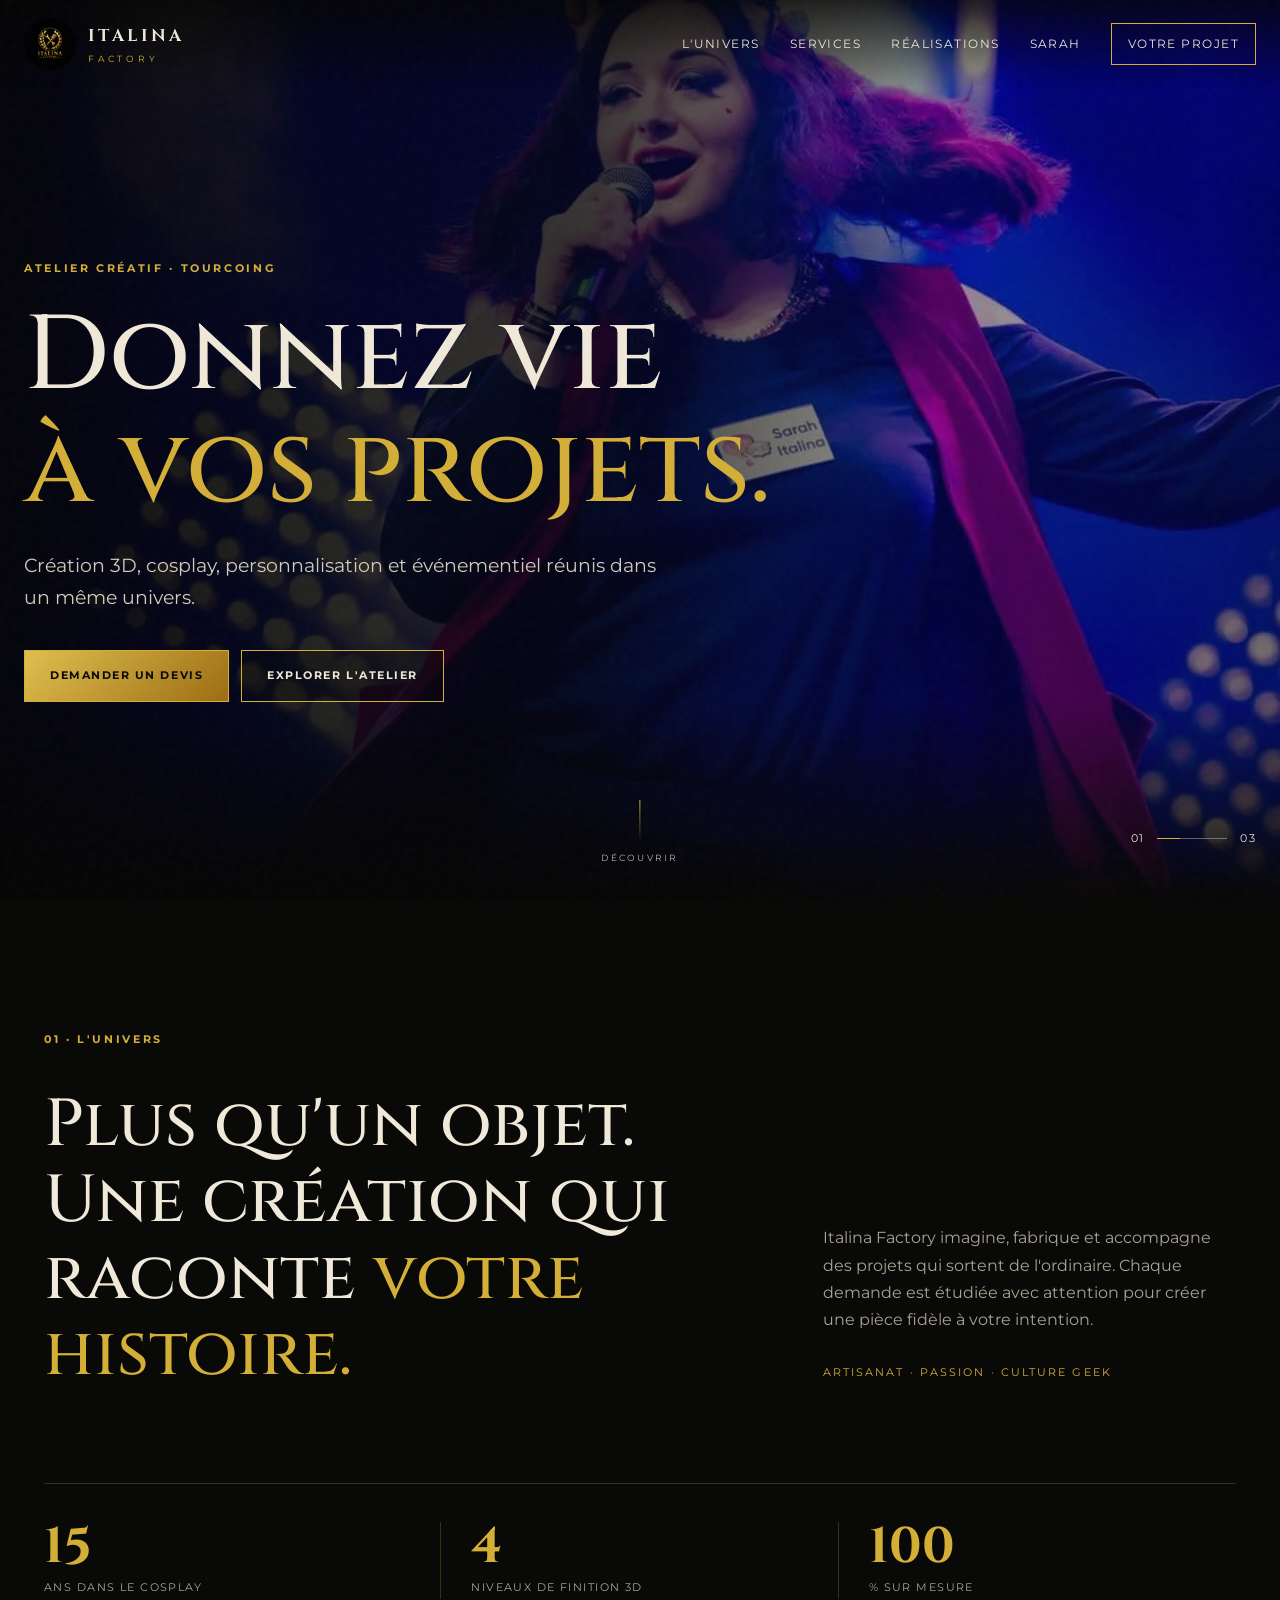
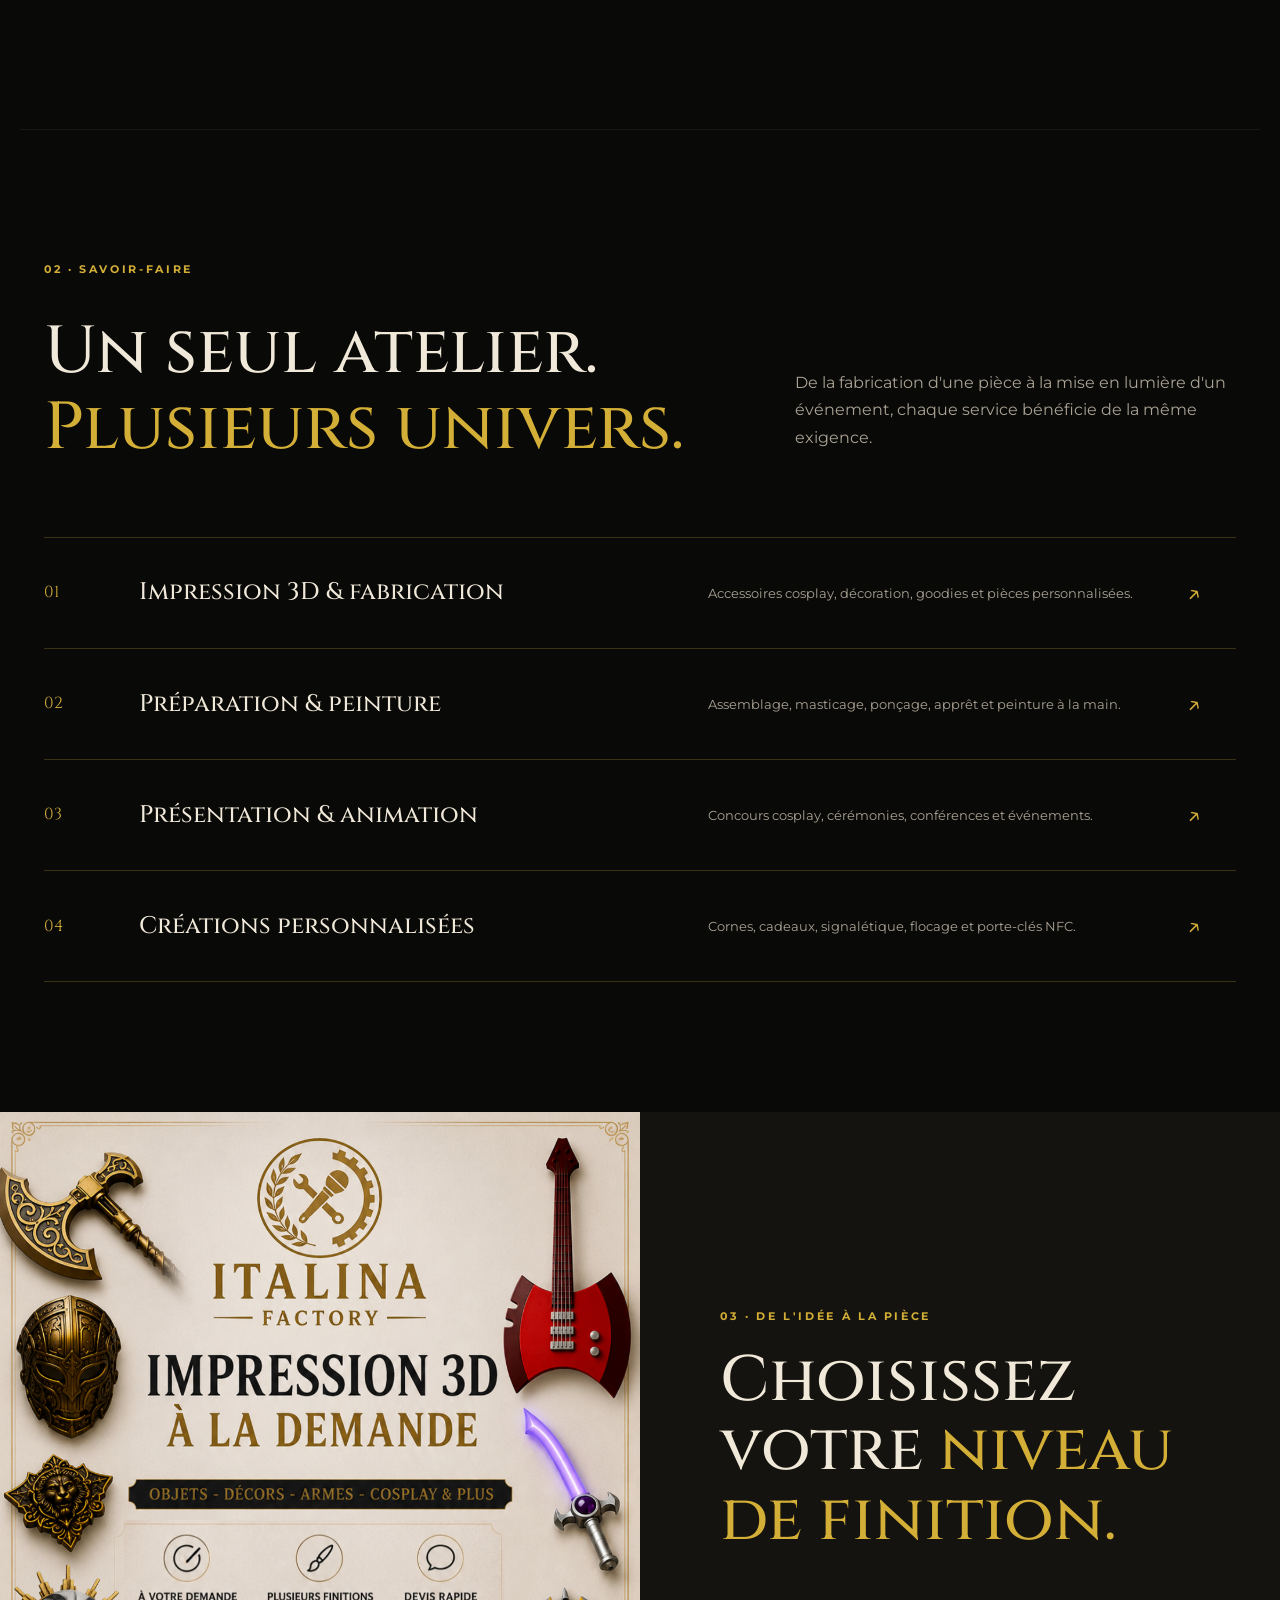
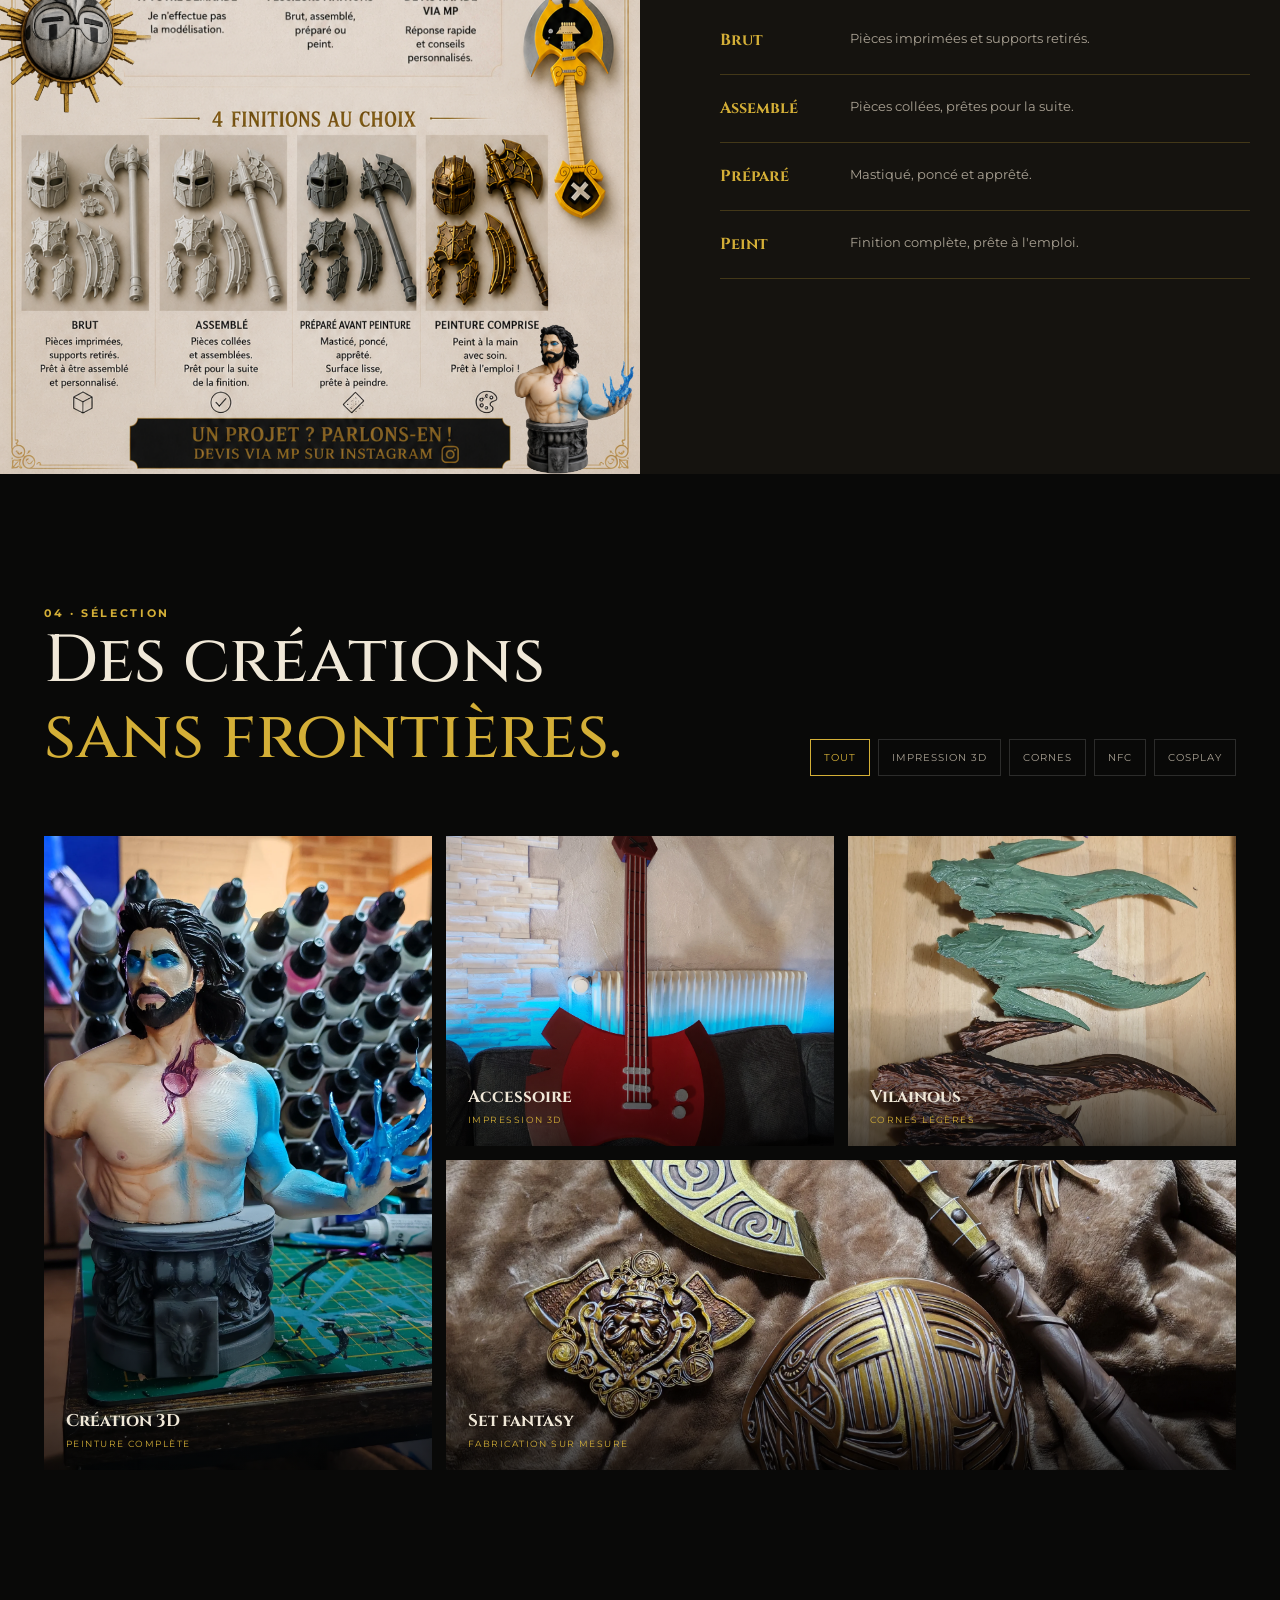
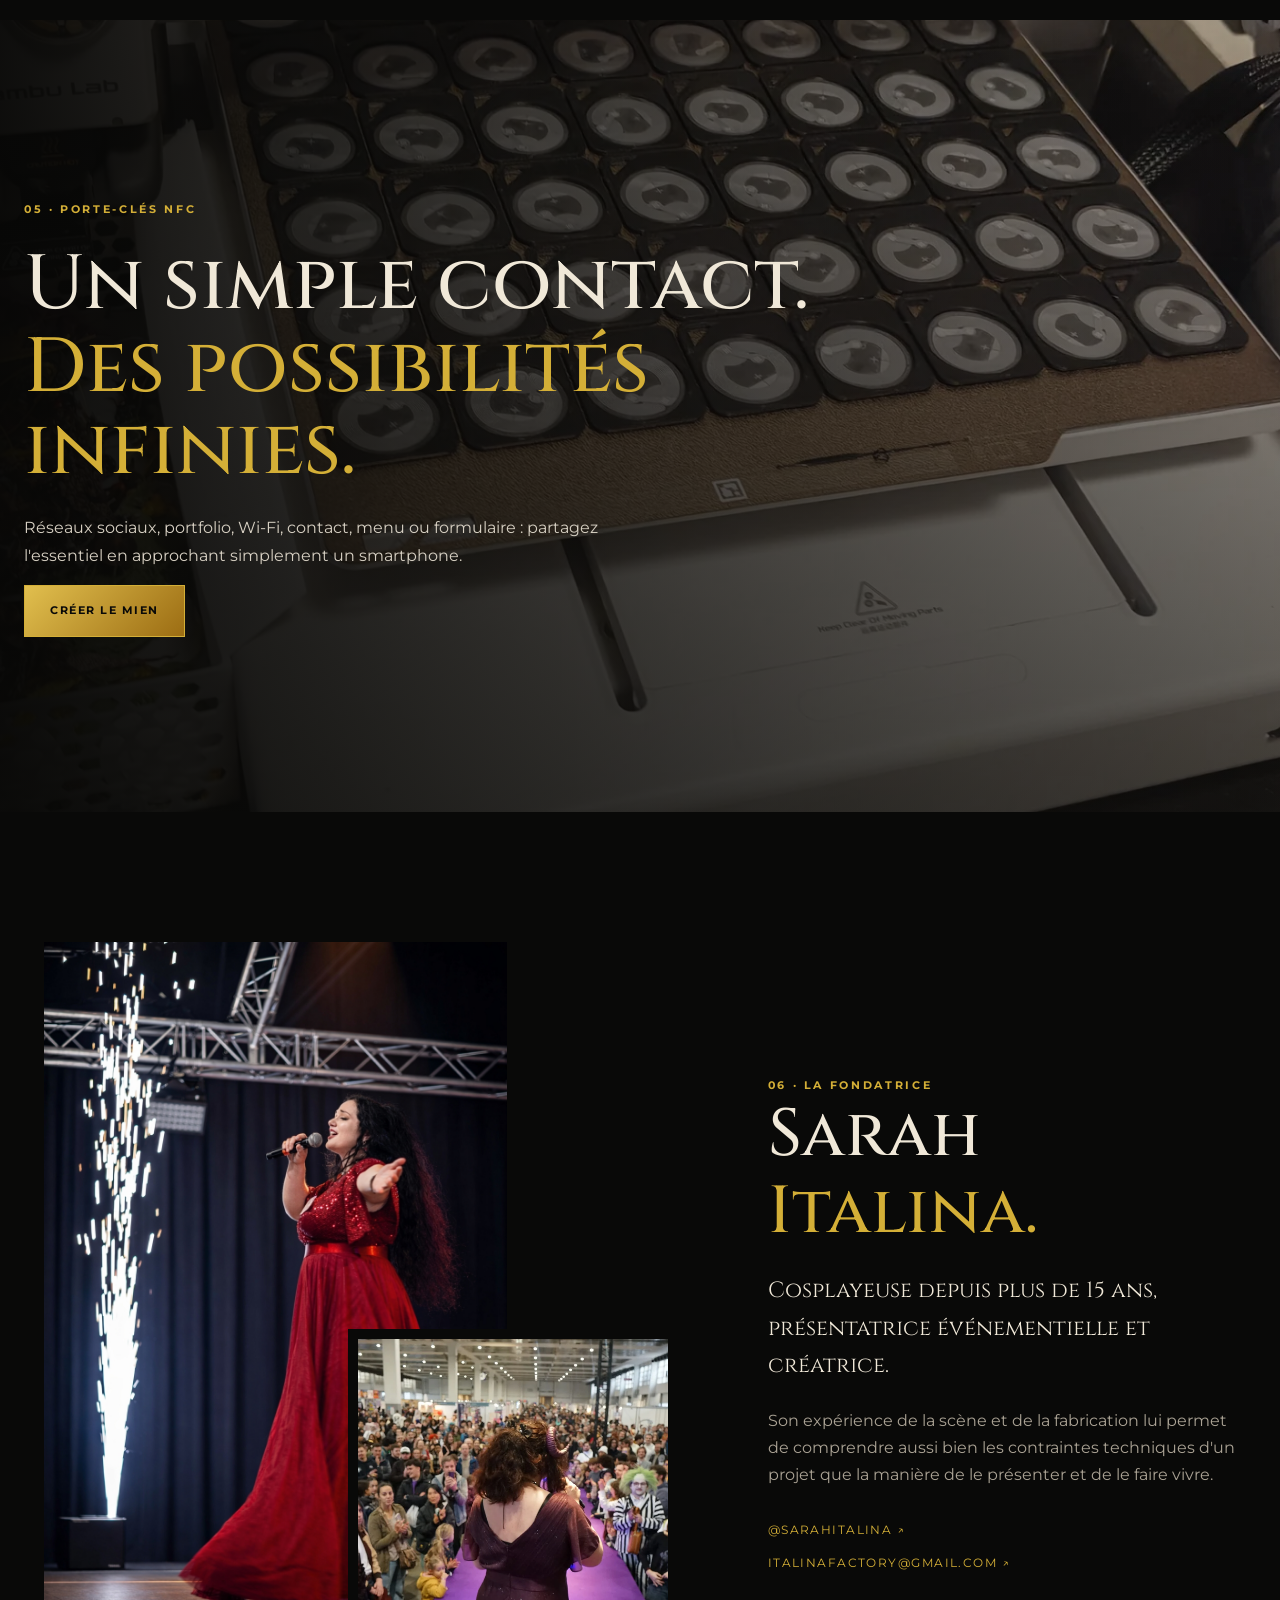
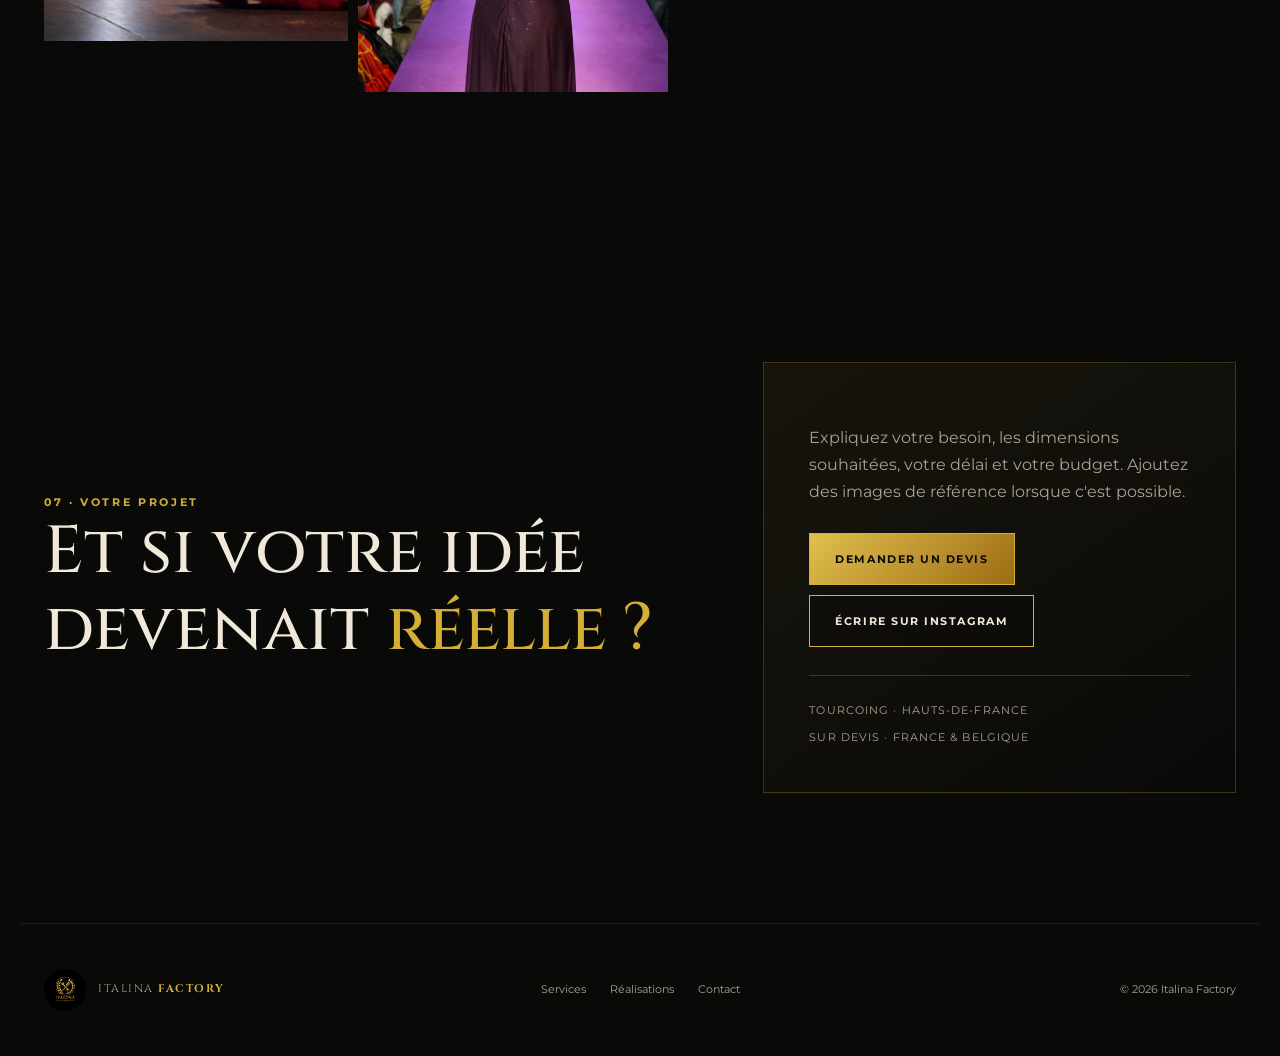
==== commit 284f3a2a: "Remove quote section from index.html Removed the quote section from the HTML." ====
--- a/index.html
+++ b/index.html
@@ -188,9 +188,6 @@
       </div>
     </section>
 
-    <section class="quote-section">
-      <p class="reveal">« Chaque projet est unique.<br><em>Chaque création raconte une histoire.</em> »</p>
-    </section>
 
     <section class="contact-section section" id="contact">
       <div class="contact-title reveal">
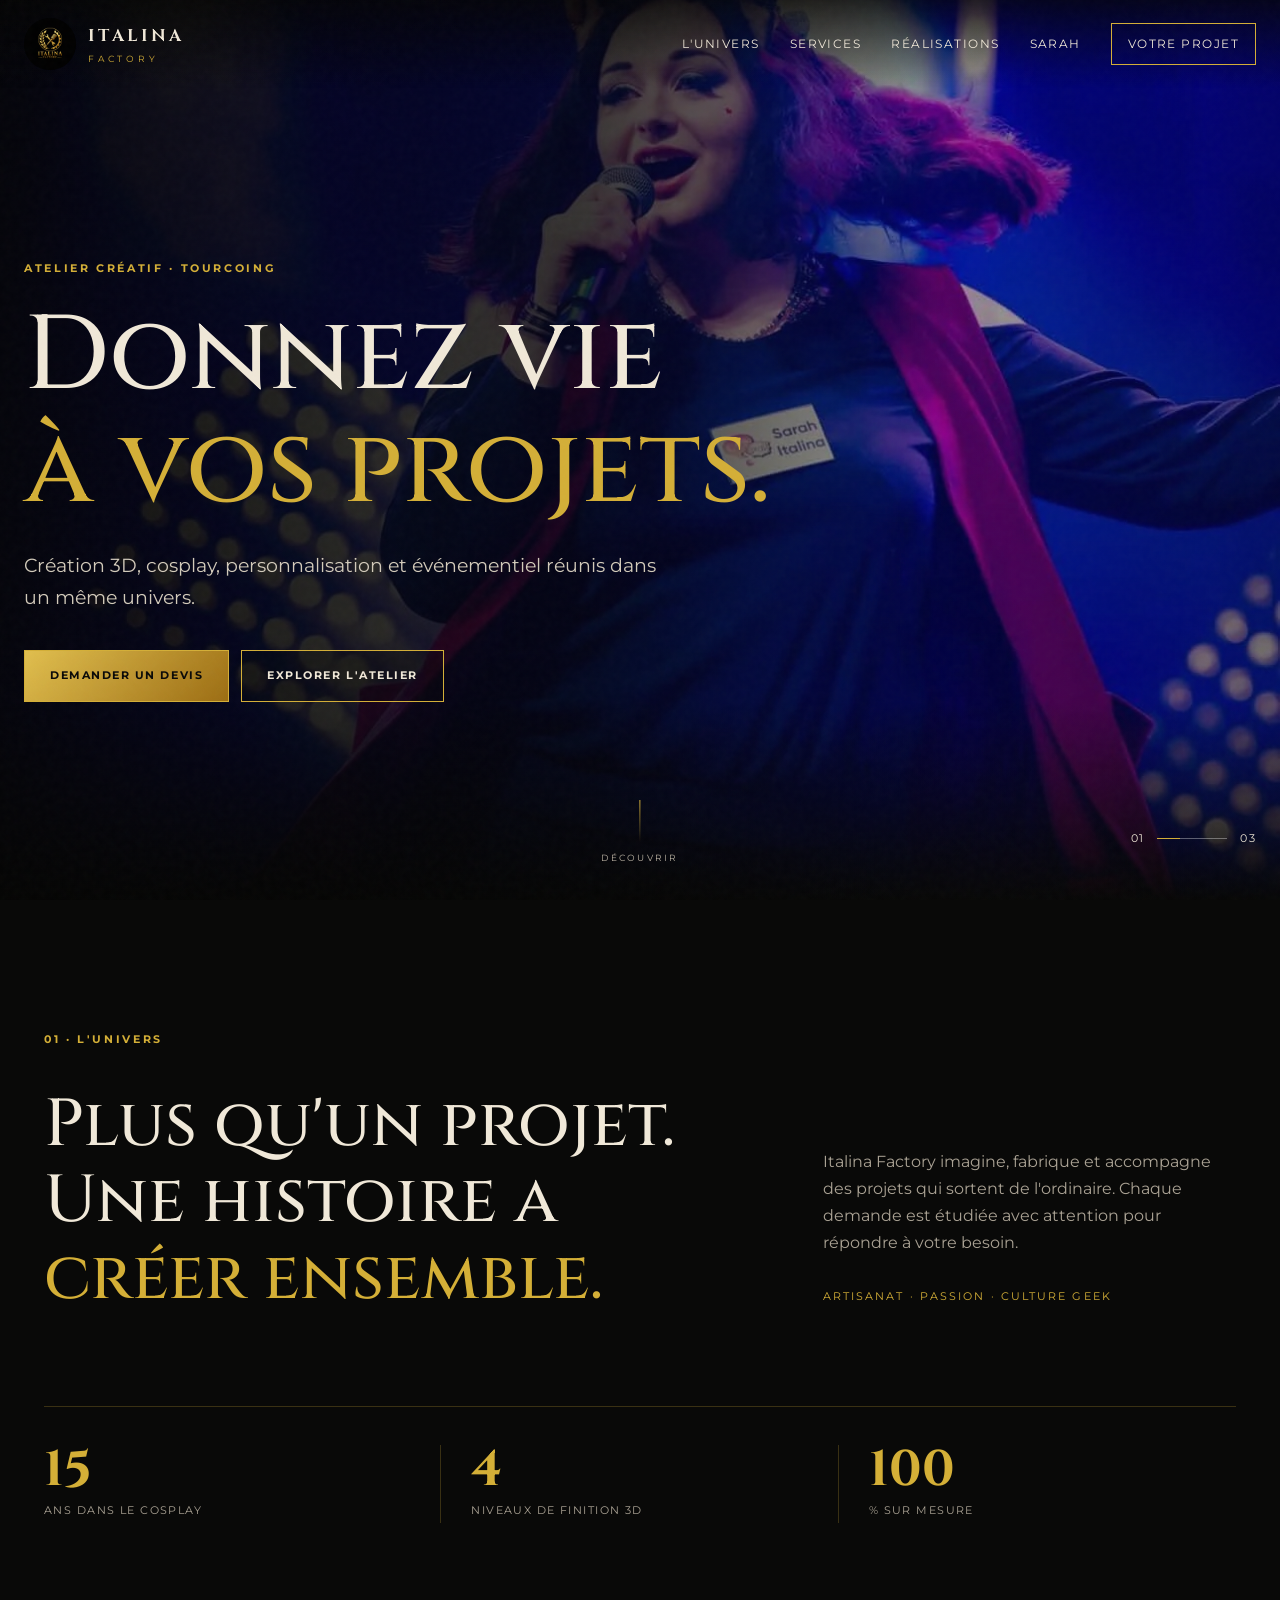
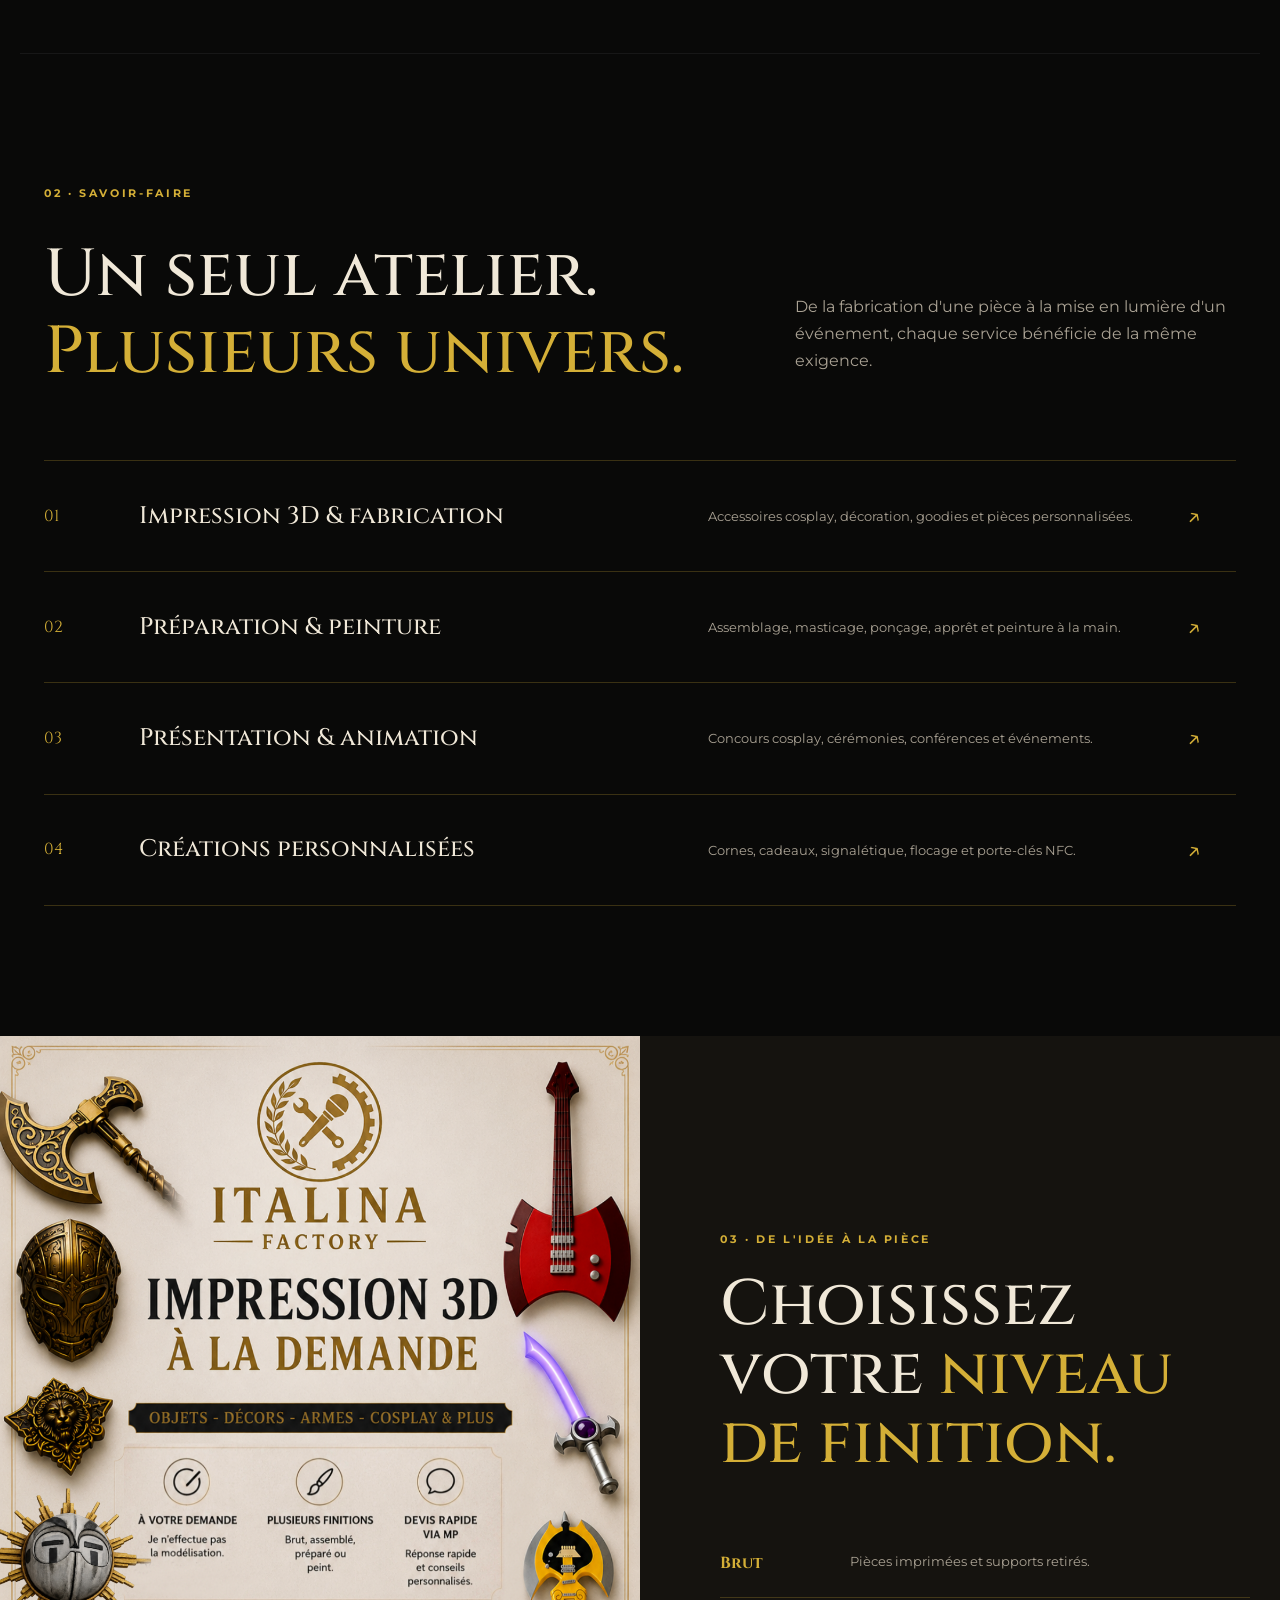
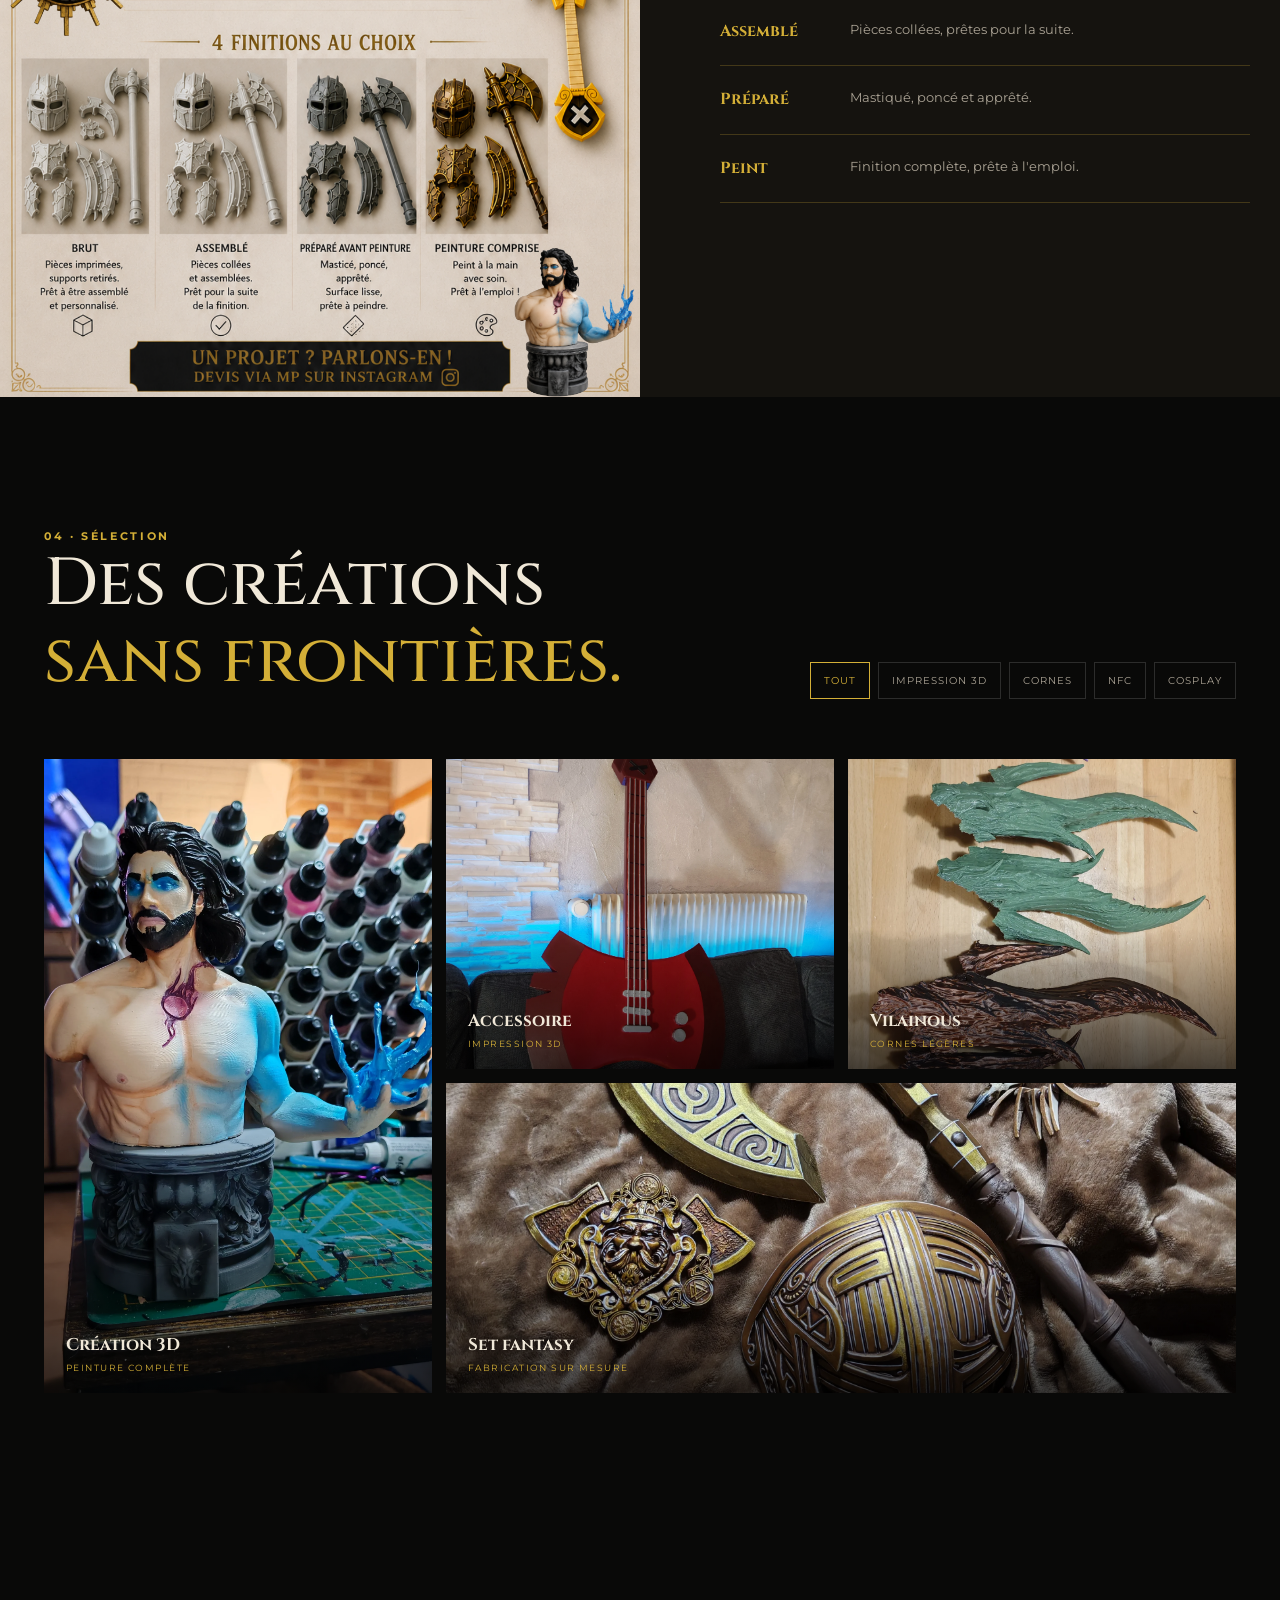
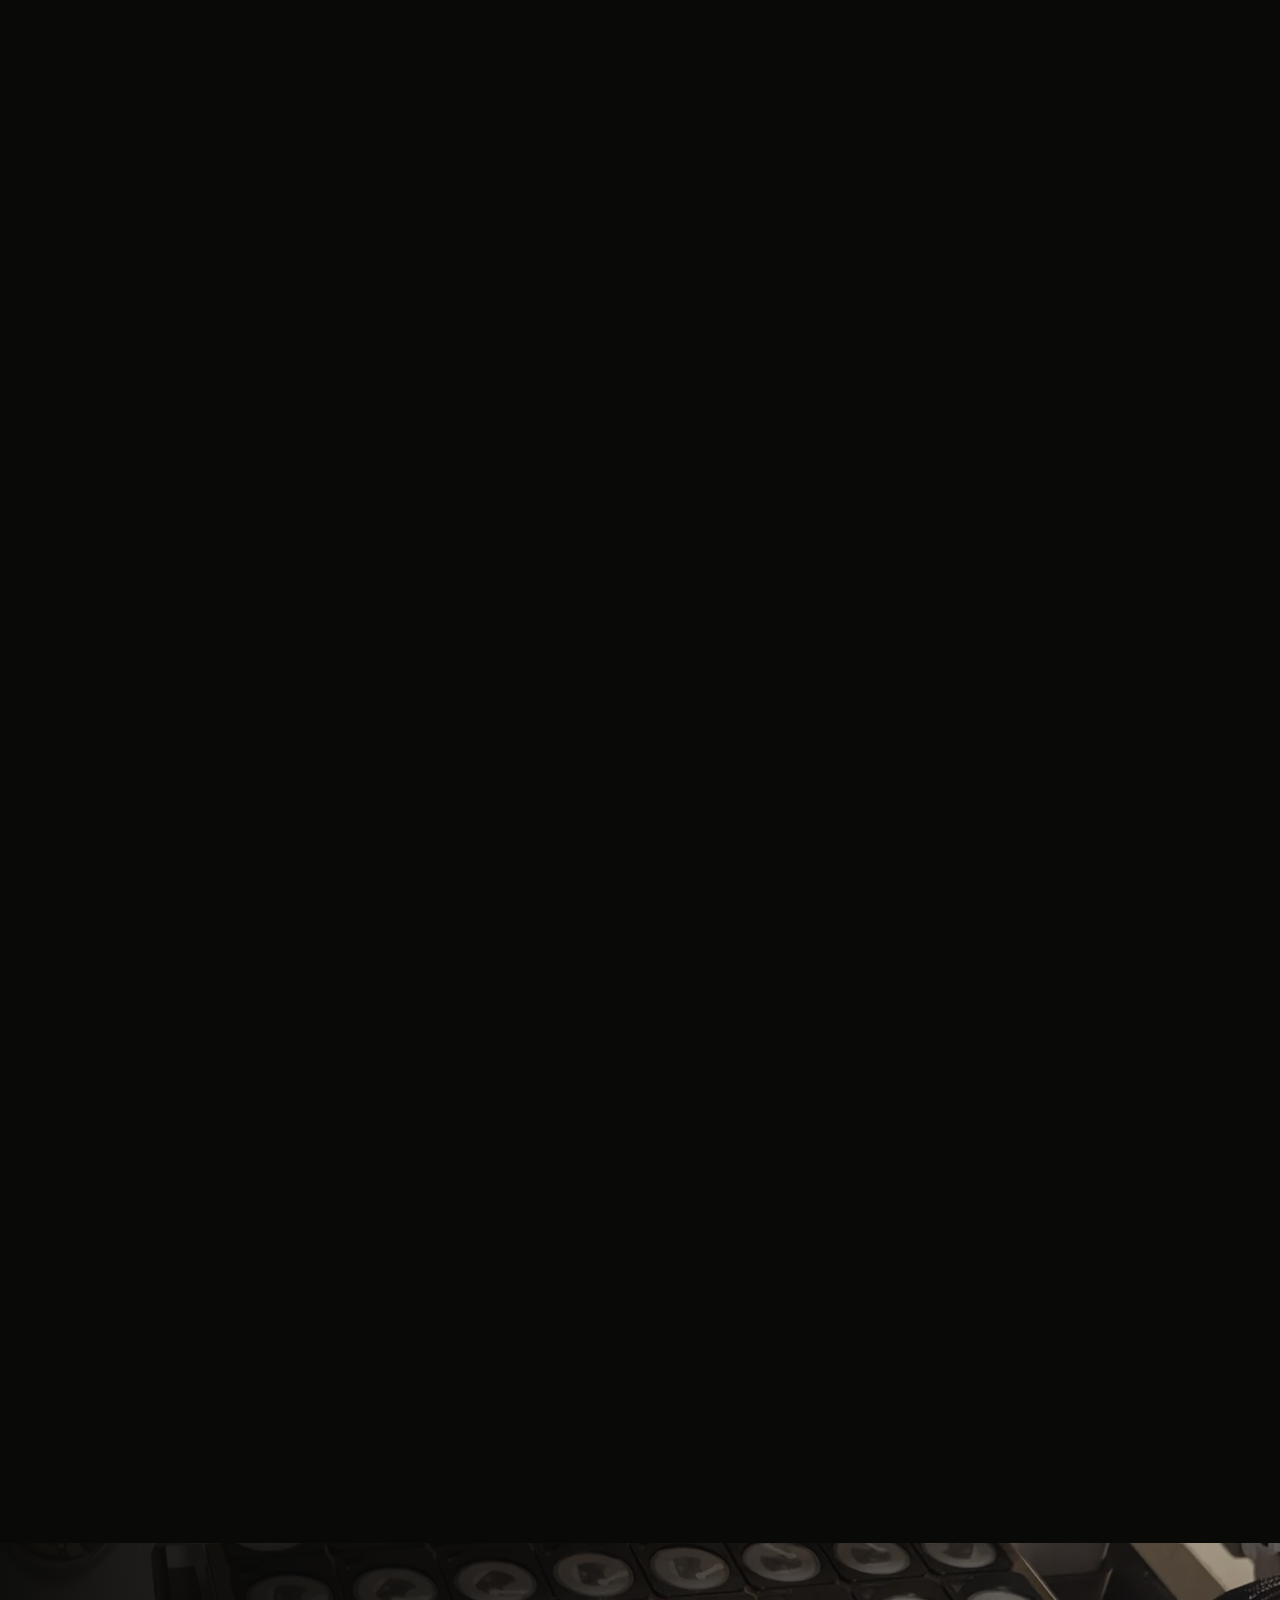
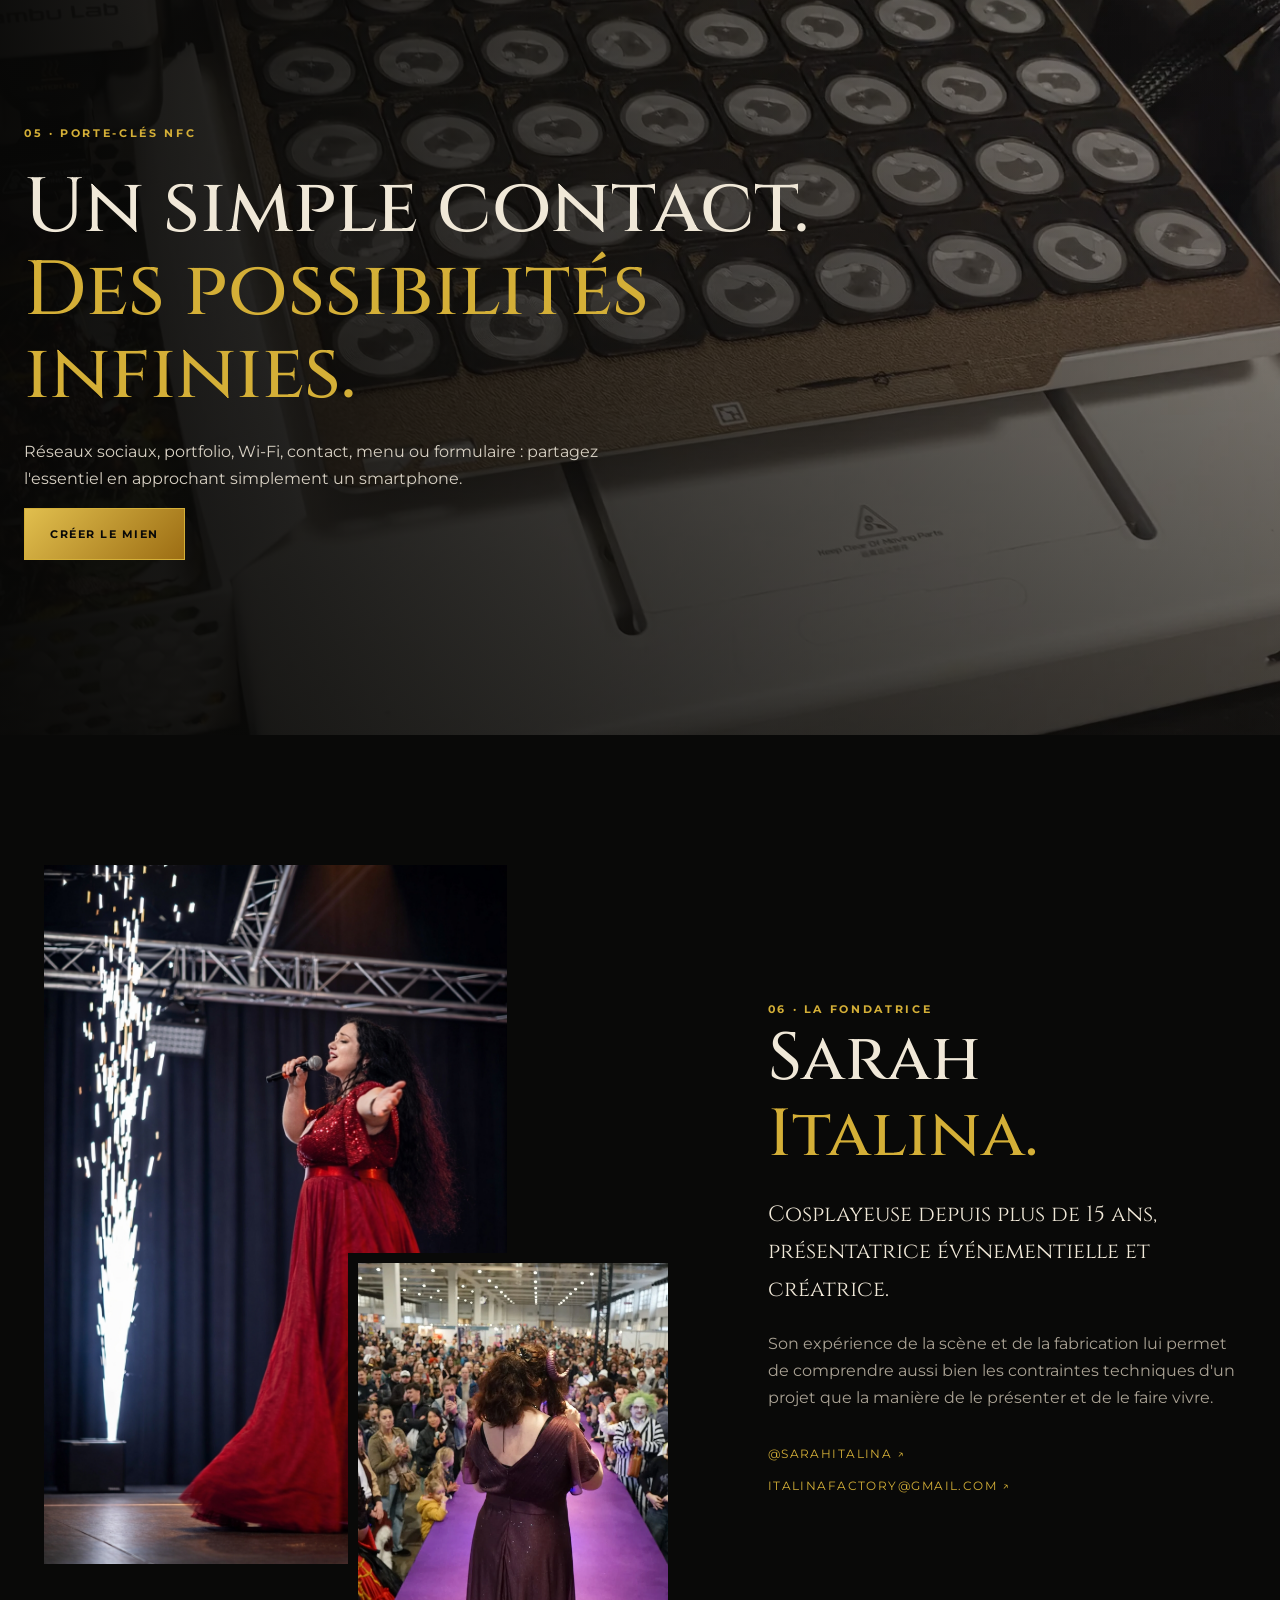
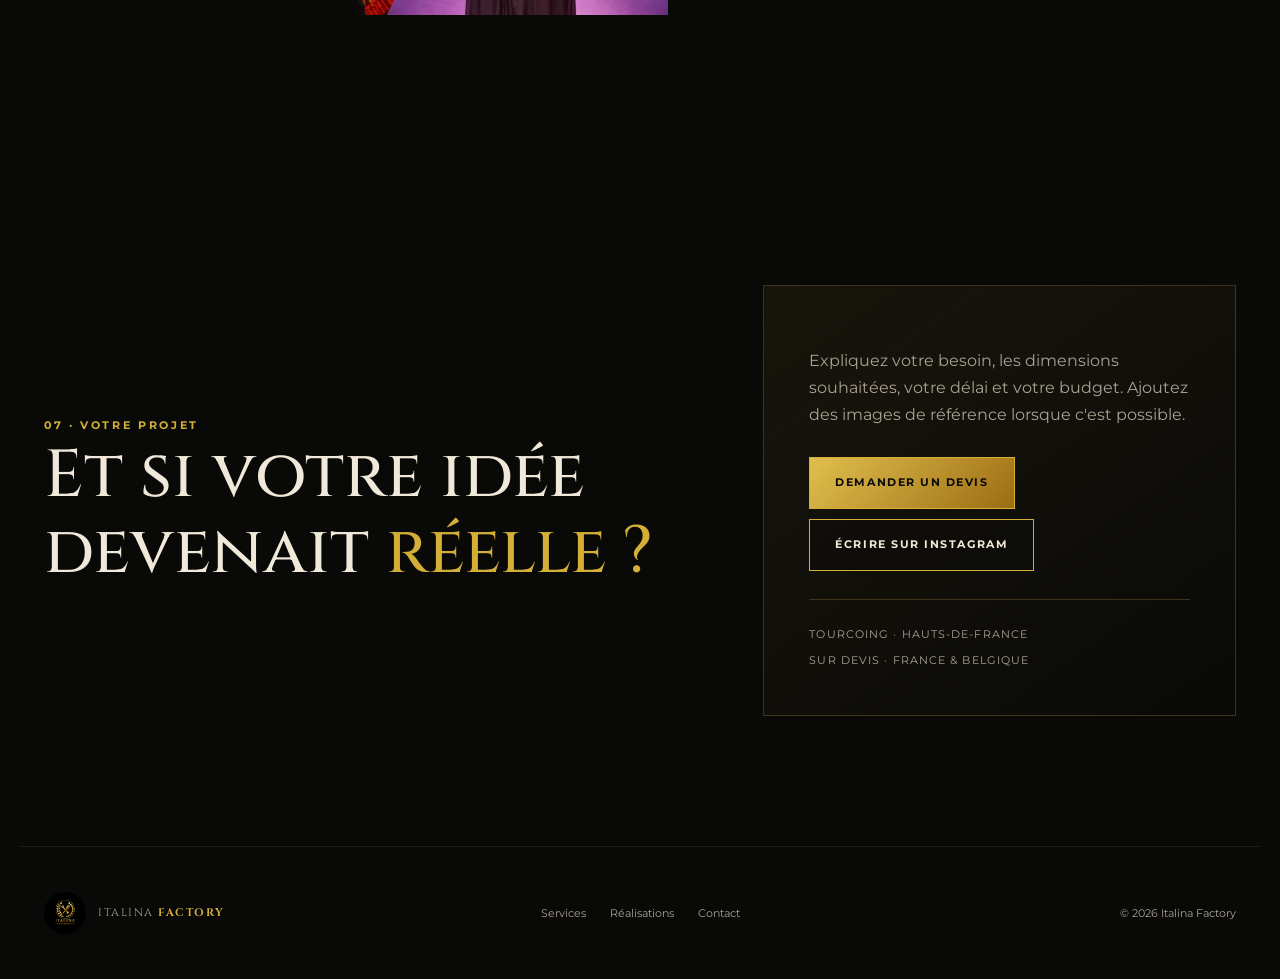
==== commit 74d95f53: "Update manifesto section text in index.html" ====
--- a/index.html
+++ b/index.html
@@ -71,9 +71,9 @@
     <section class="manifesto section" id="univers">
       <div class="section-label reveal">01 · L'univers</div>
       <div class="manifesto-grid">
-        <h2 class="reveal">Plus qu'un objet.<br>Une création qui raconte <em>votre histoire.</em></h2>
+        <h2 class="reveal">Plus qu'un projet.<br>Une histoire a <em> créer ensemble.</em></h2>
         <div class="manifesto-text reveal">
-          <p>Italina Factory imagine, fabrique et accompagne des projets qui sortent de l'ordinaire. Chaque demande est étudiée avec attention pour créer une pièce fidèle à votre intention.</p>
+          <p>Italina Factory imagine, fabrique et accompagne des projets qui sortent de l'ordinaire. Chaque demande est étudiée avec attention pour répondre à votre besoin.</p>
           <p class="signature">Artisanat · Passion · Culture geek</p>
         </div>
       </div>
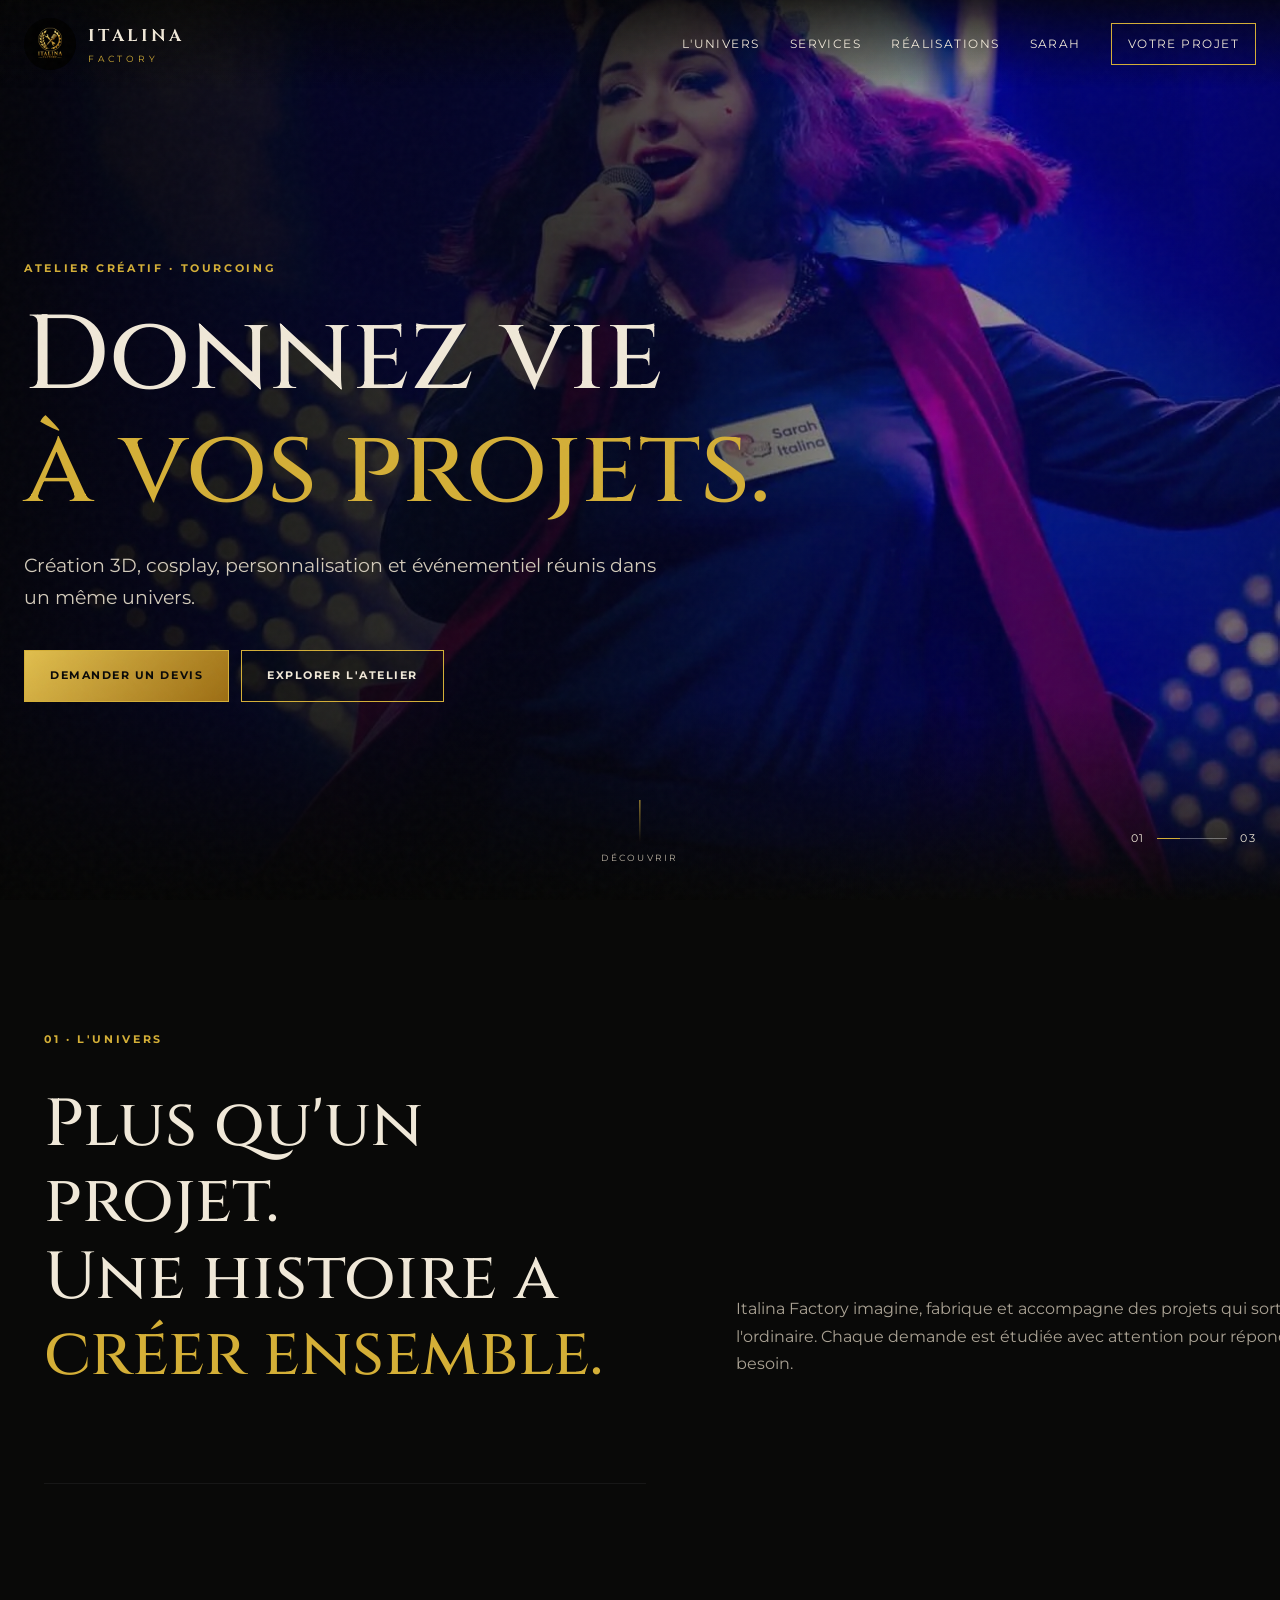
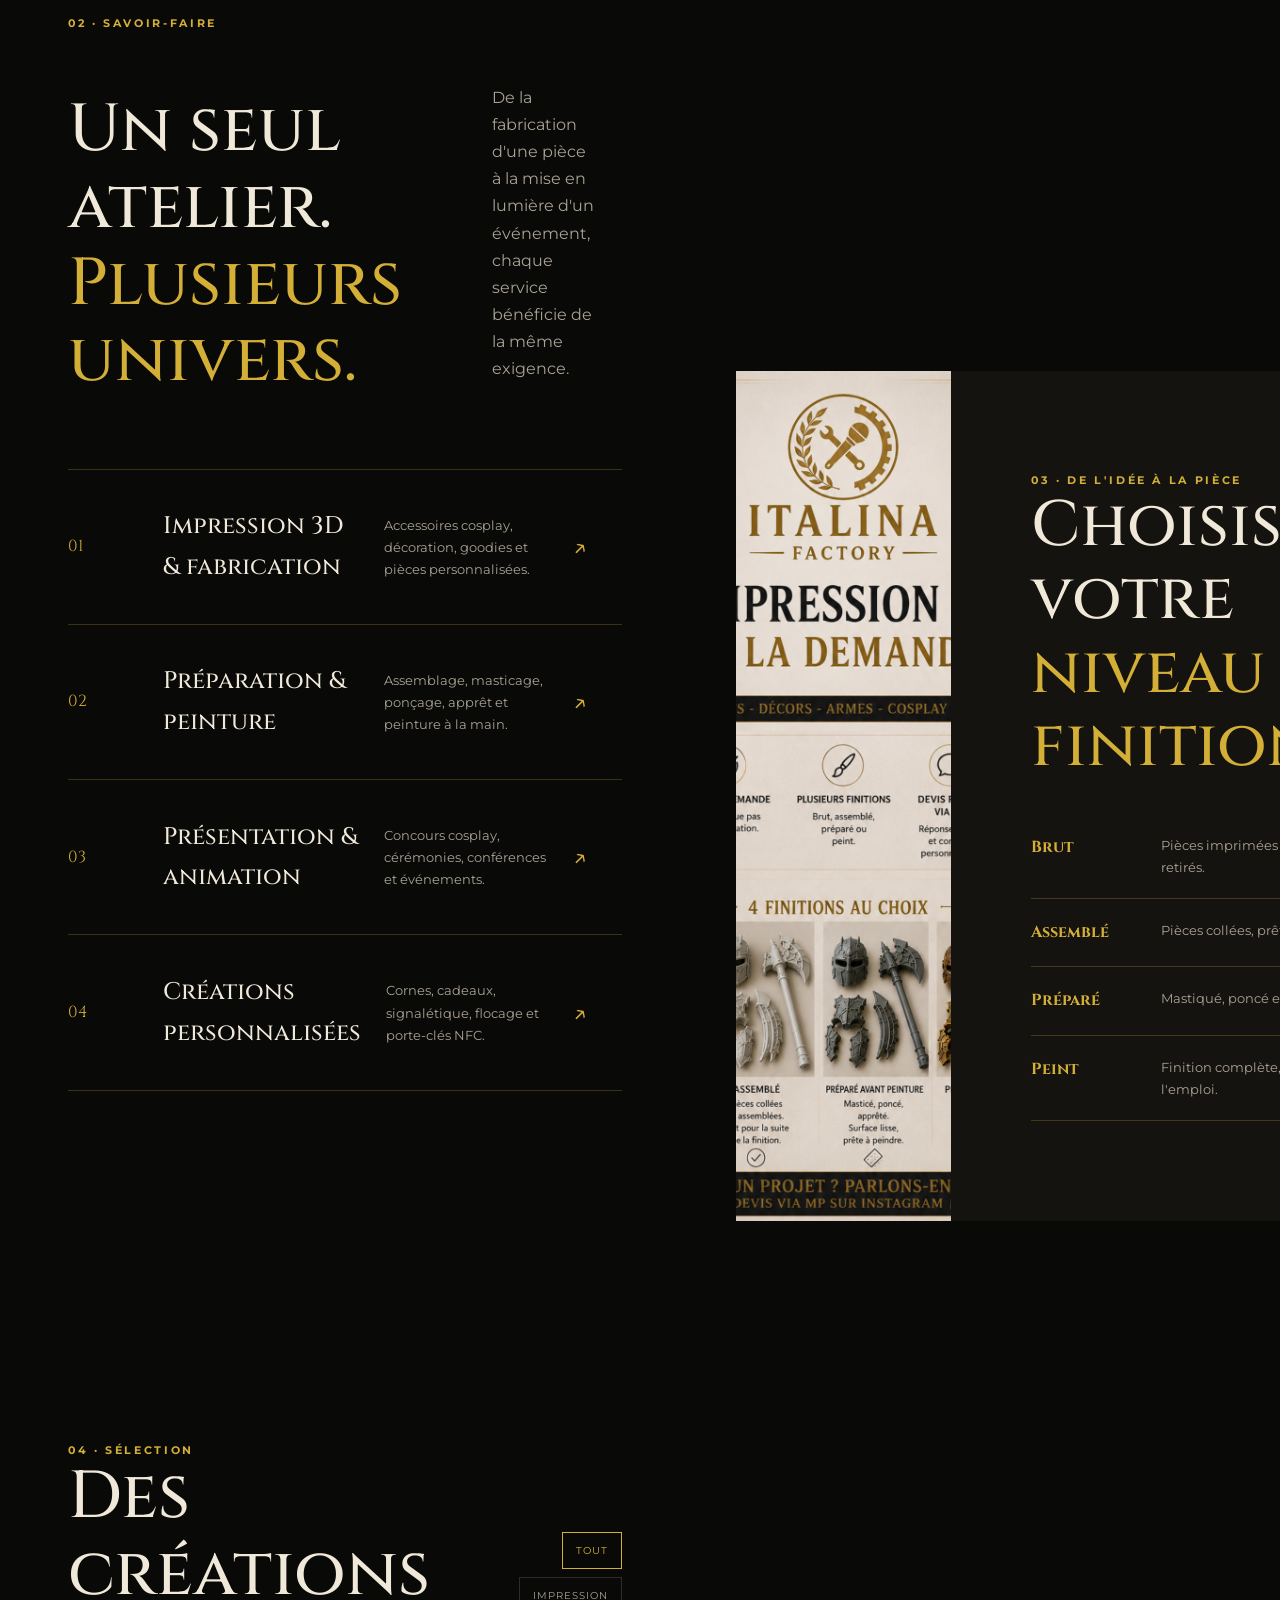
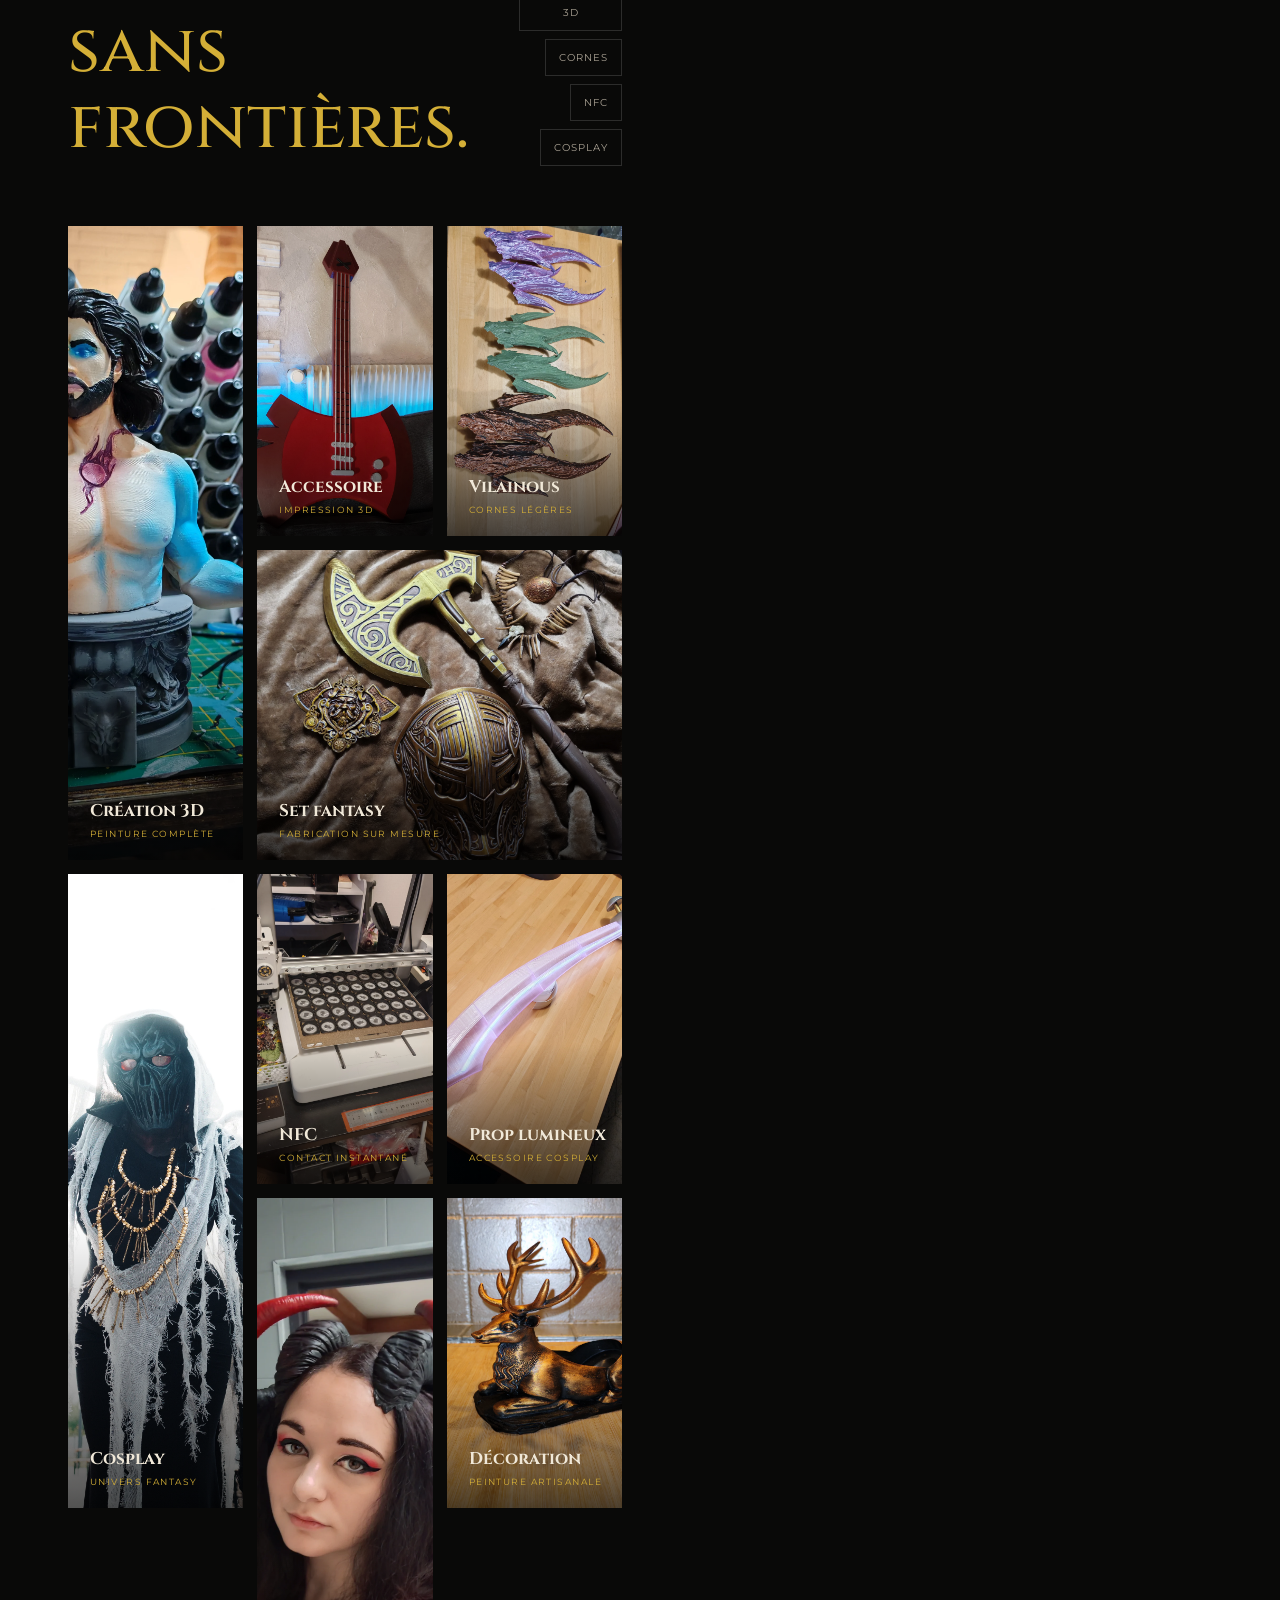
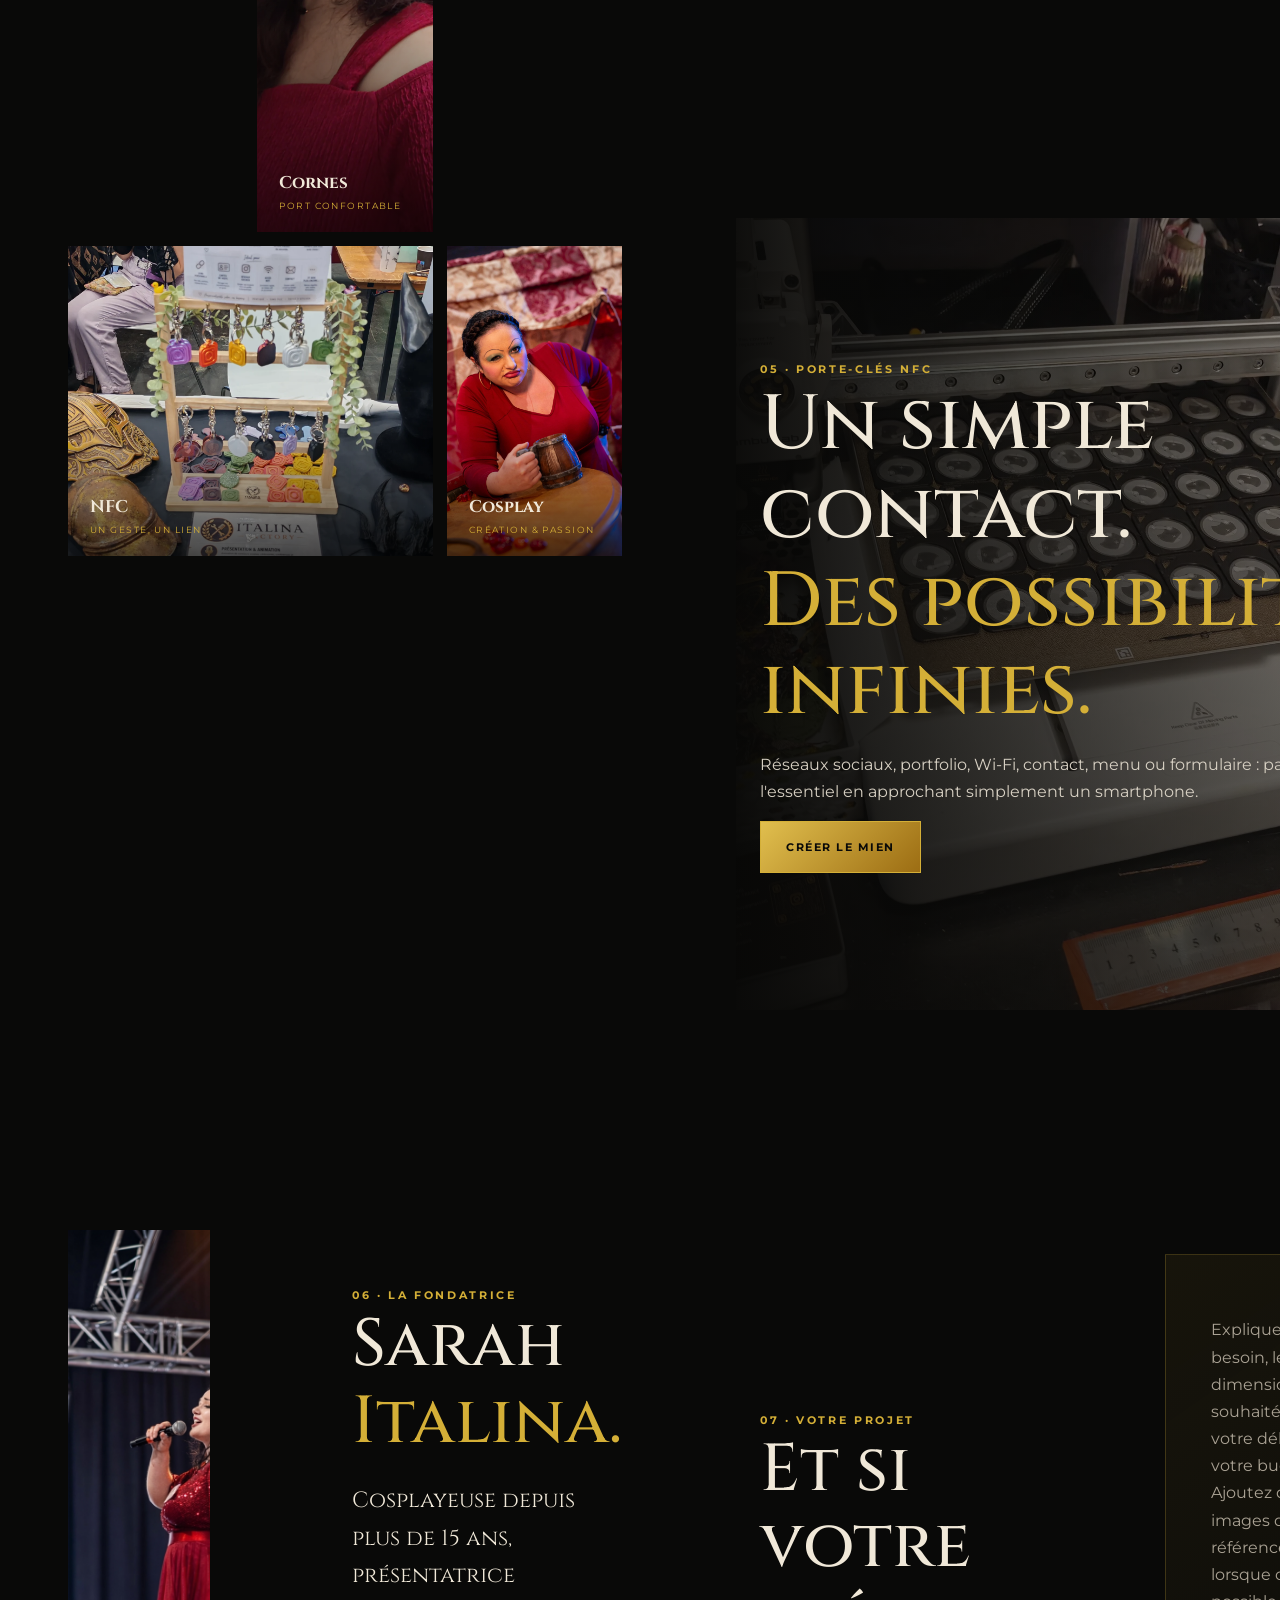
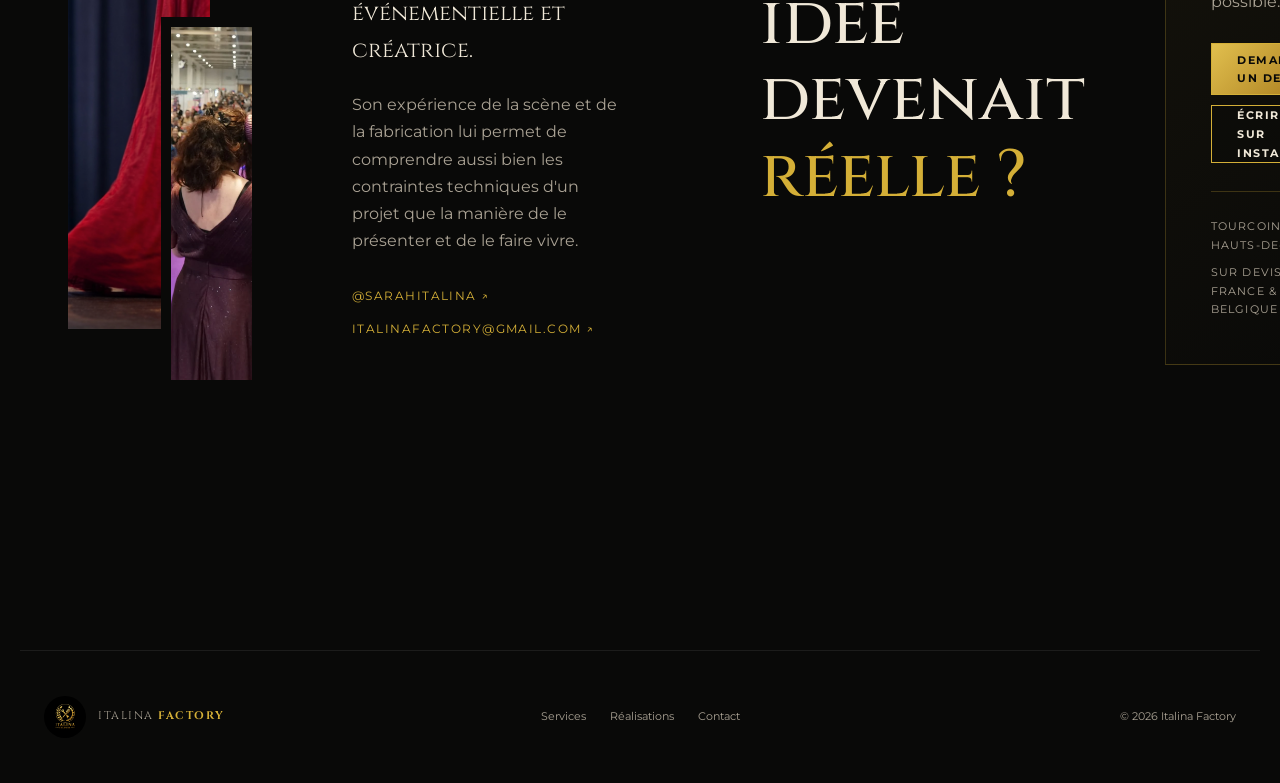
==== commit cd7501da: "Remove signature and stats from manifesto section Removed signature paragraph and stats section from" ====
--- a/index.html
+++ b/index.html
@@ -74,15 +74,8 @@
         <h2 class="reveal">Plus qu'un projet.<br>Une histoire a <em> créer ensemble.</em></h2>
         <div class="manifesto-text reveal">
           <p>Italina Factory imagine, fabrique et accompagne des projets qui sortent de l'ordinaire. Chaque demande est étudiée avec attention pour répondre à votre besoin.</p>
-          <p class="signature">Artisanat · Passion · Culture geek</p>
-        </div>
-      </div>
-      <div class="stats reveal">
-        <div><strong data-count="15">0</strong><span>ans dans le cosplay</span></div>
-        <div><strong data-count="4">0</strong><span>niveaux de finition 3D</span></div>
-        <div><strong data-count="100">0</strong><span>% sur mesure</span></div>
-      </div>
-    </section>
+        </div>
+
 
     <section class="services-section section" id="services">
       <div class="section-label reveal">02 · Savoir-faire</div>
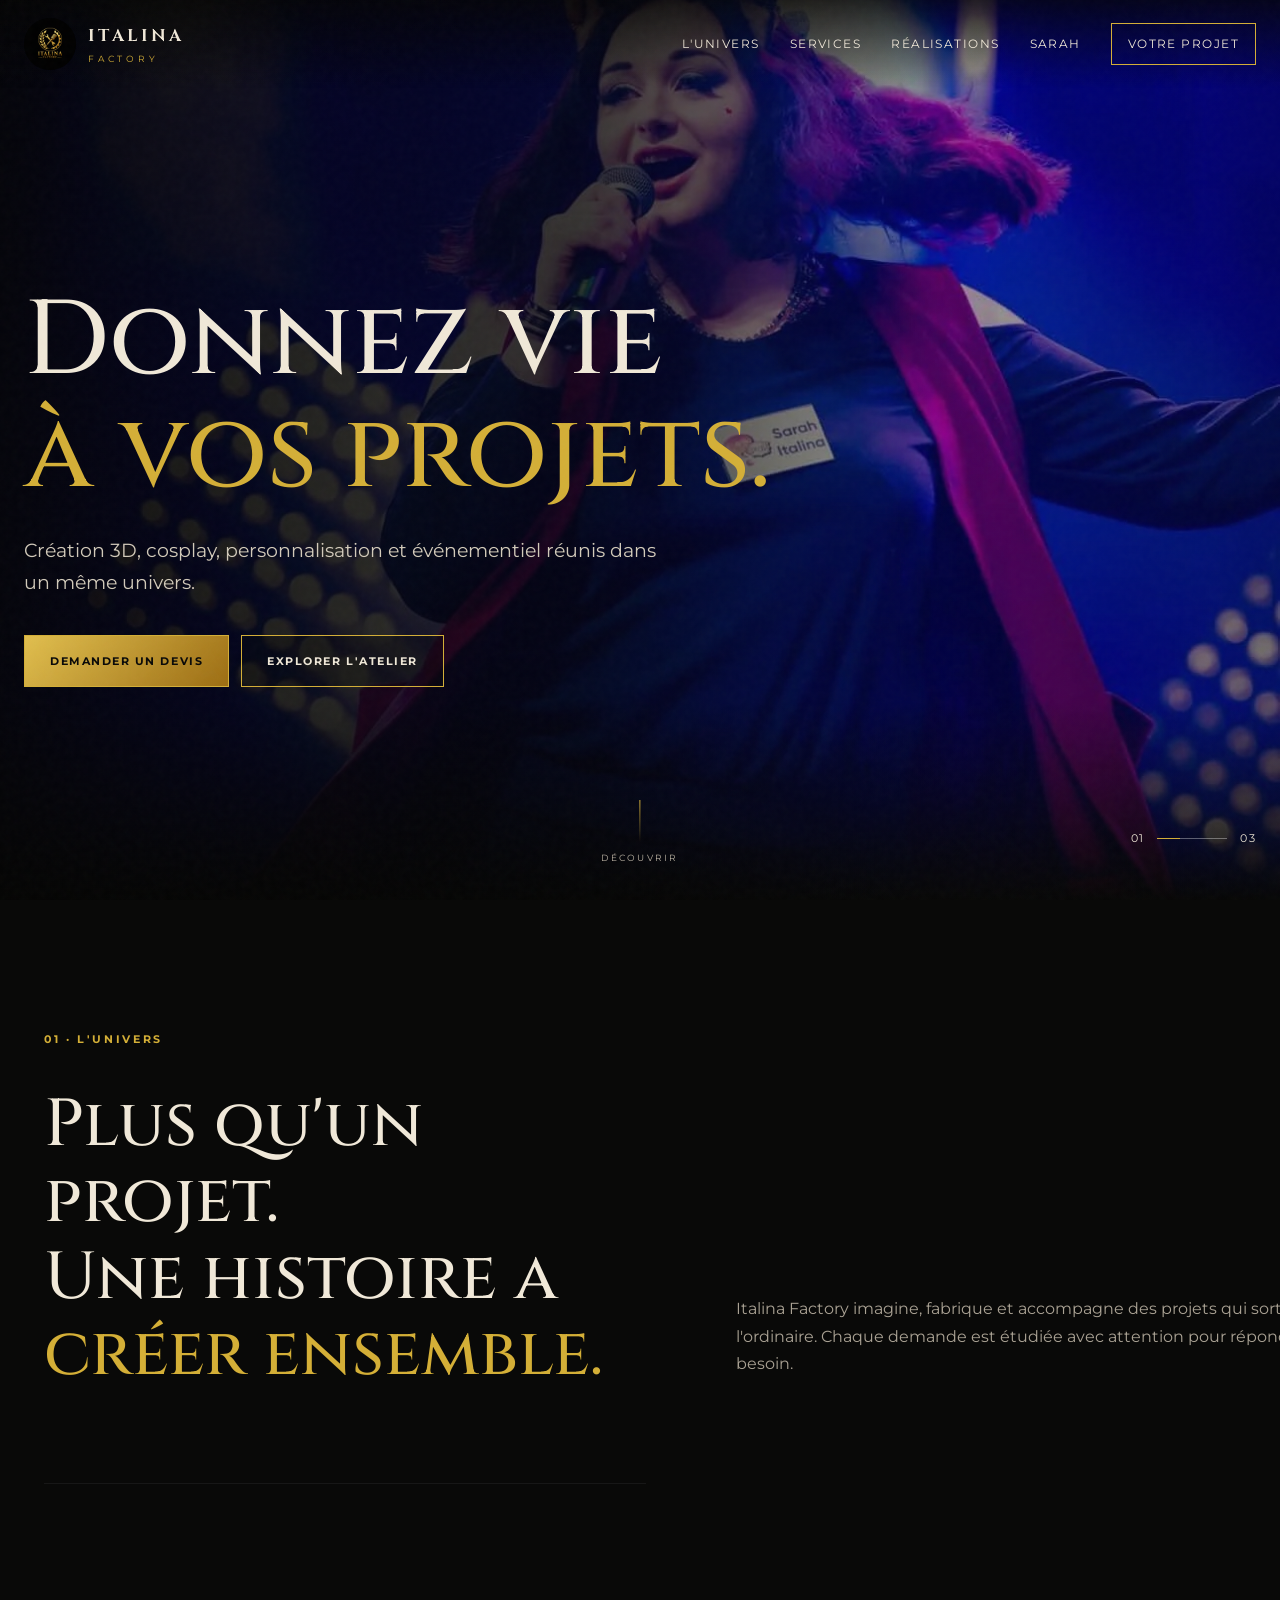
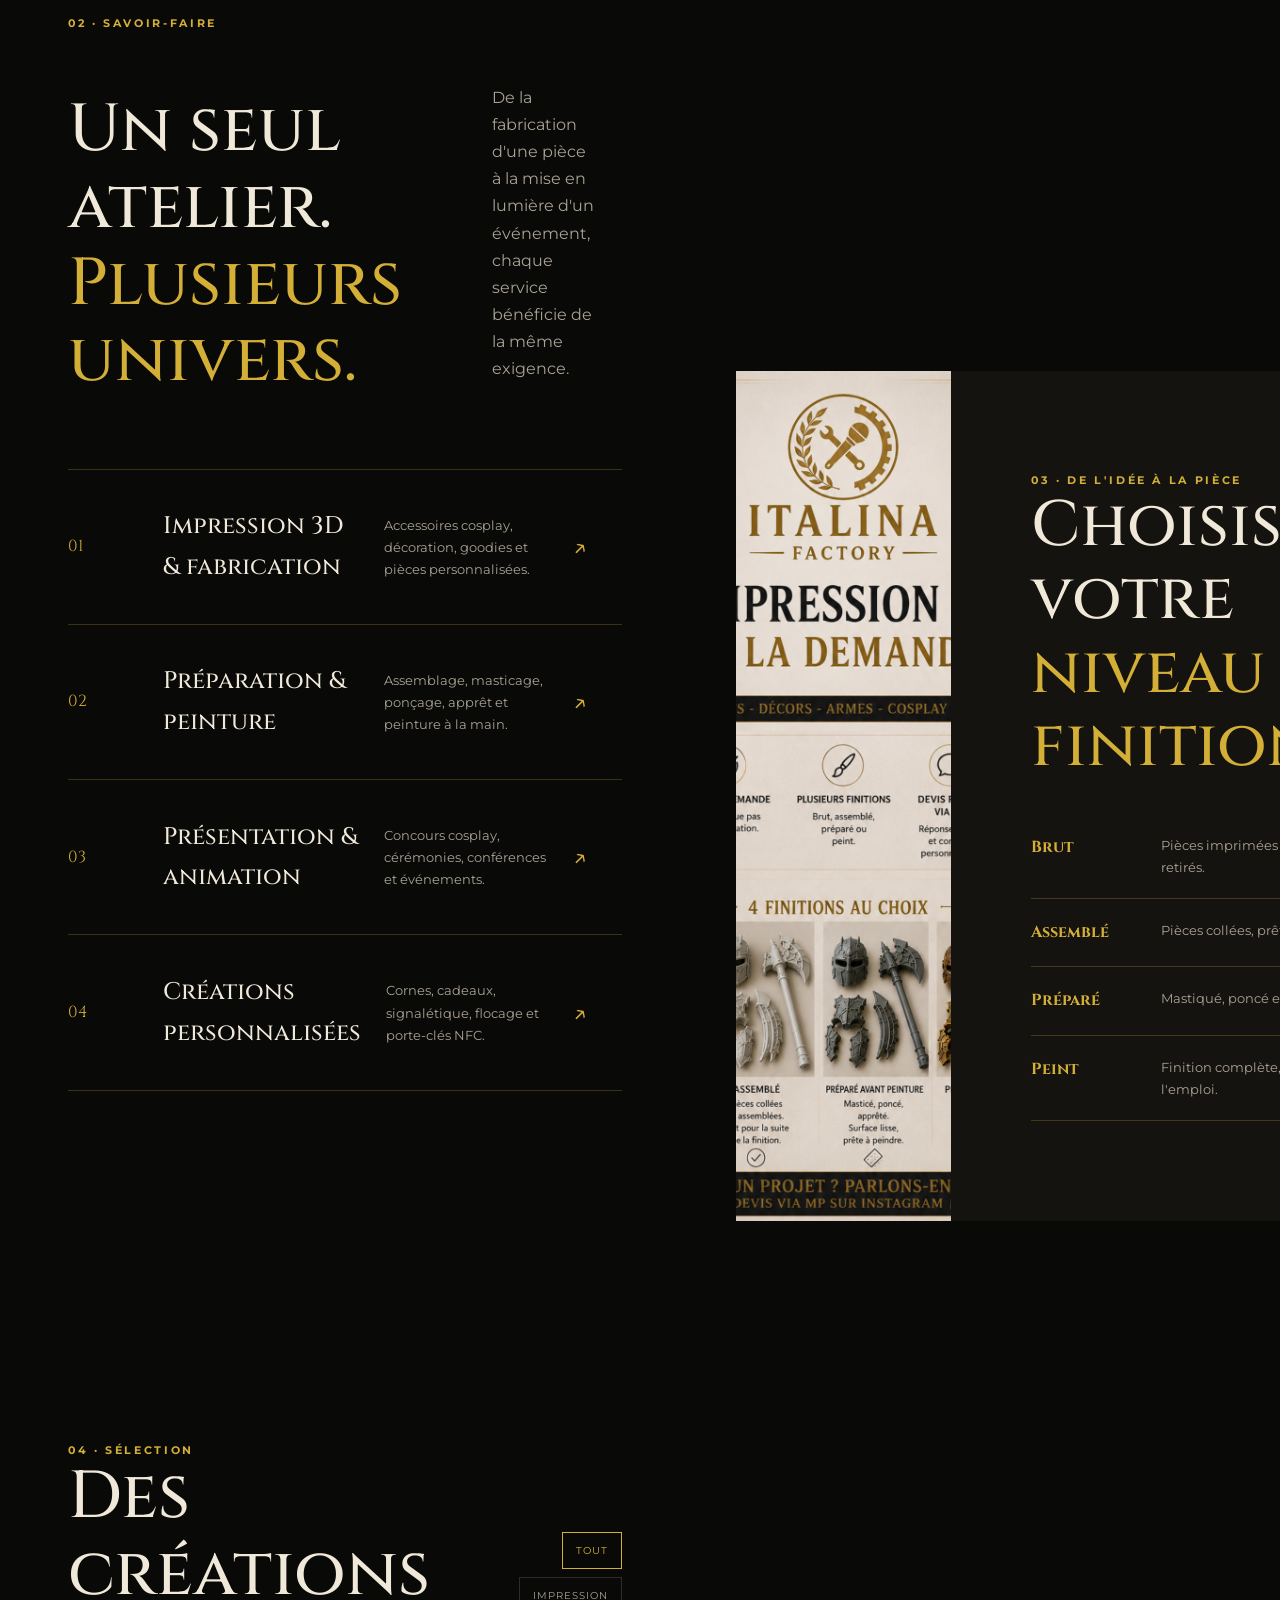
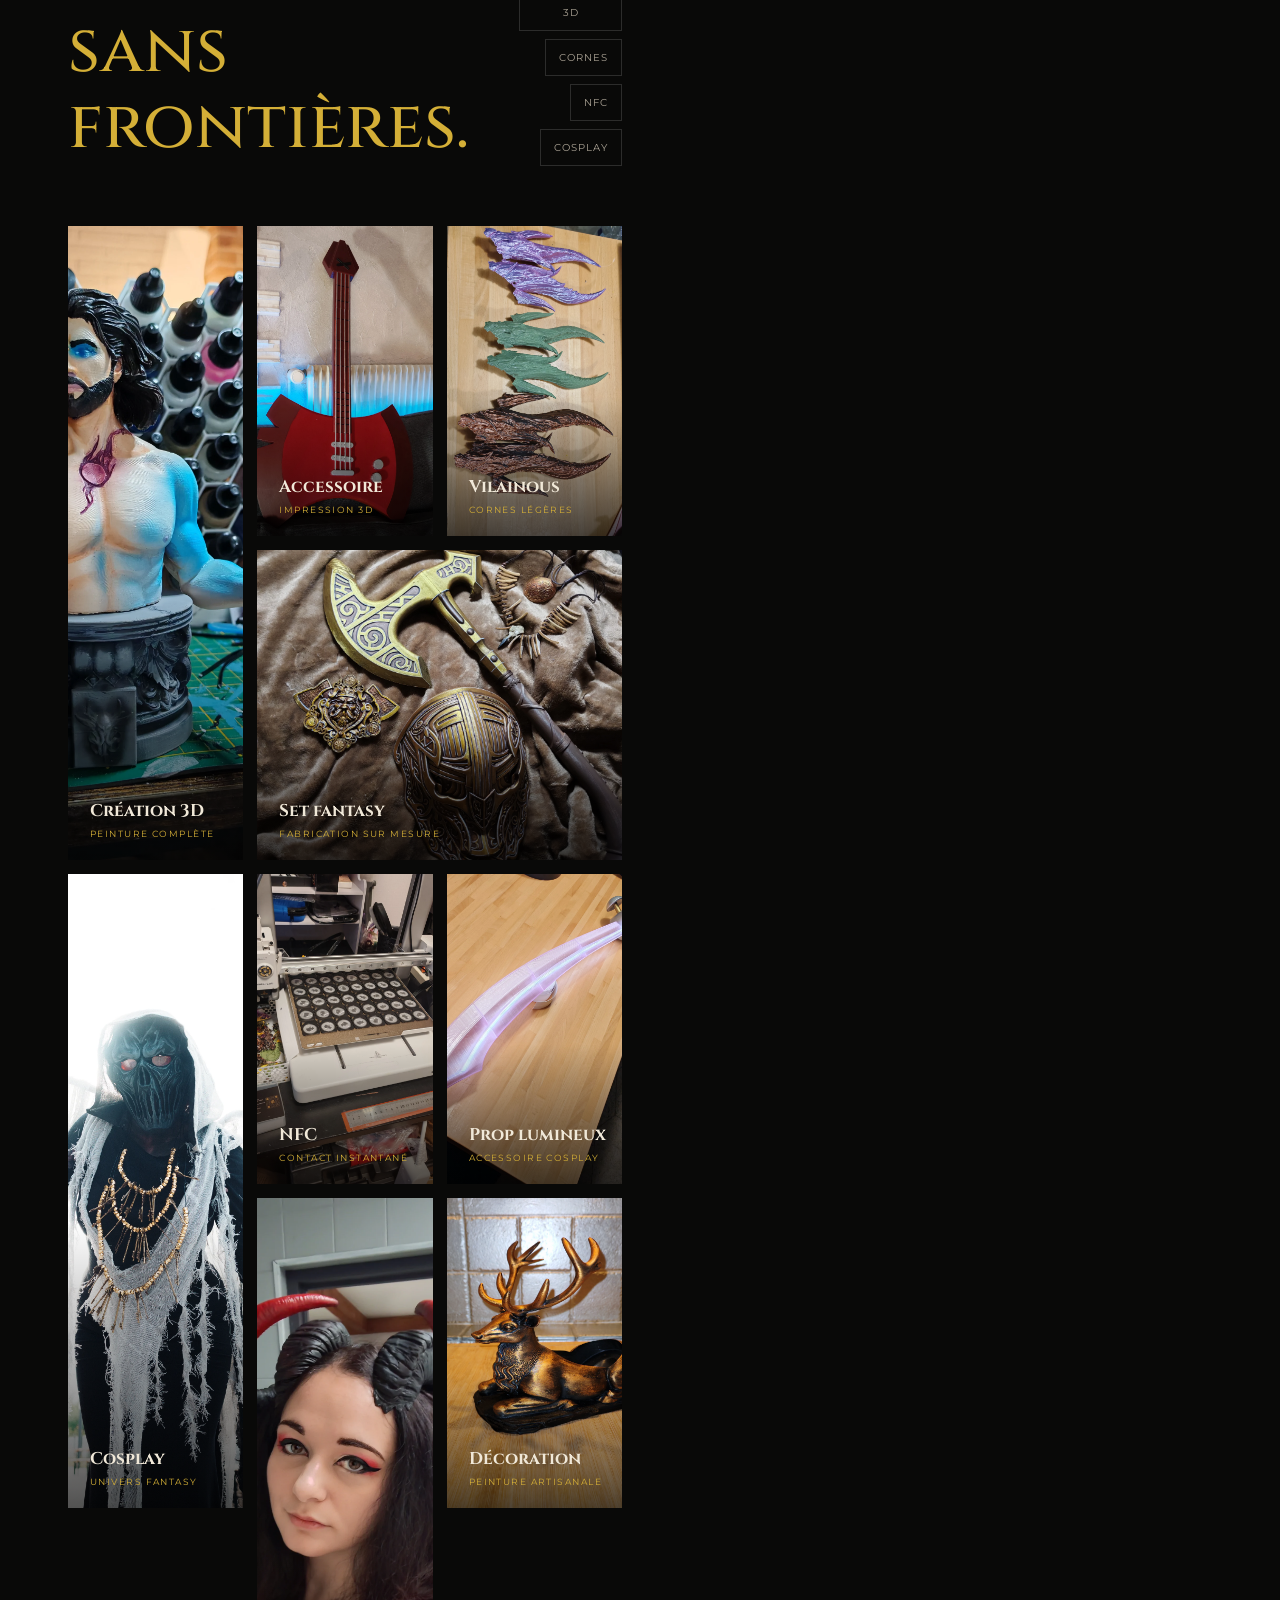
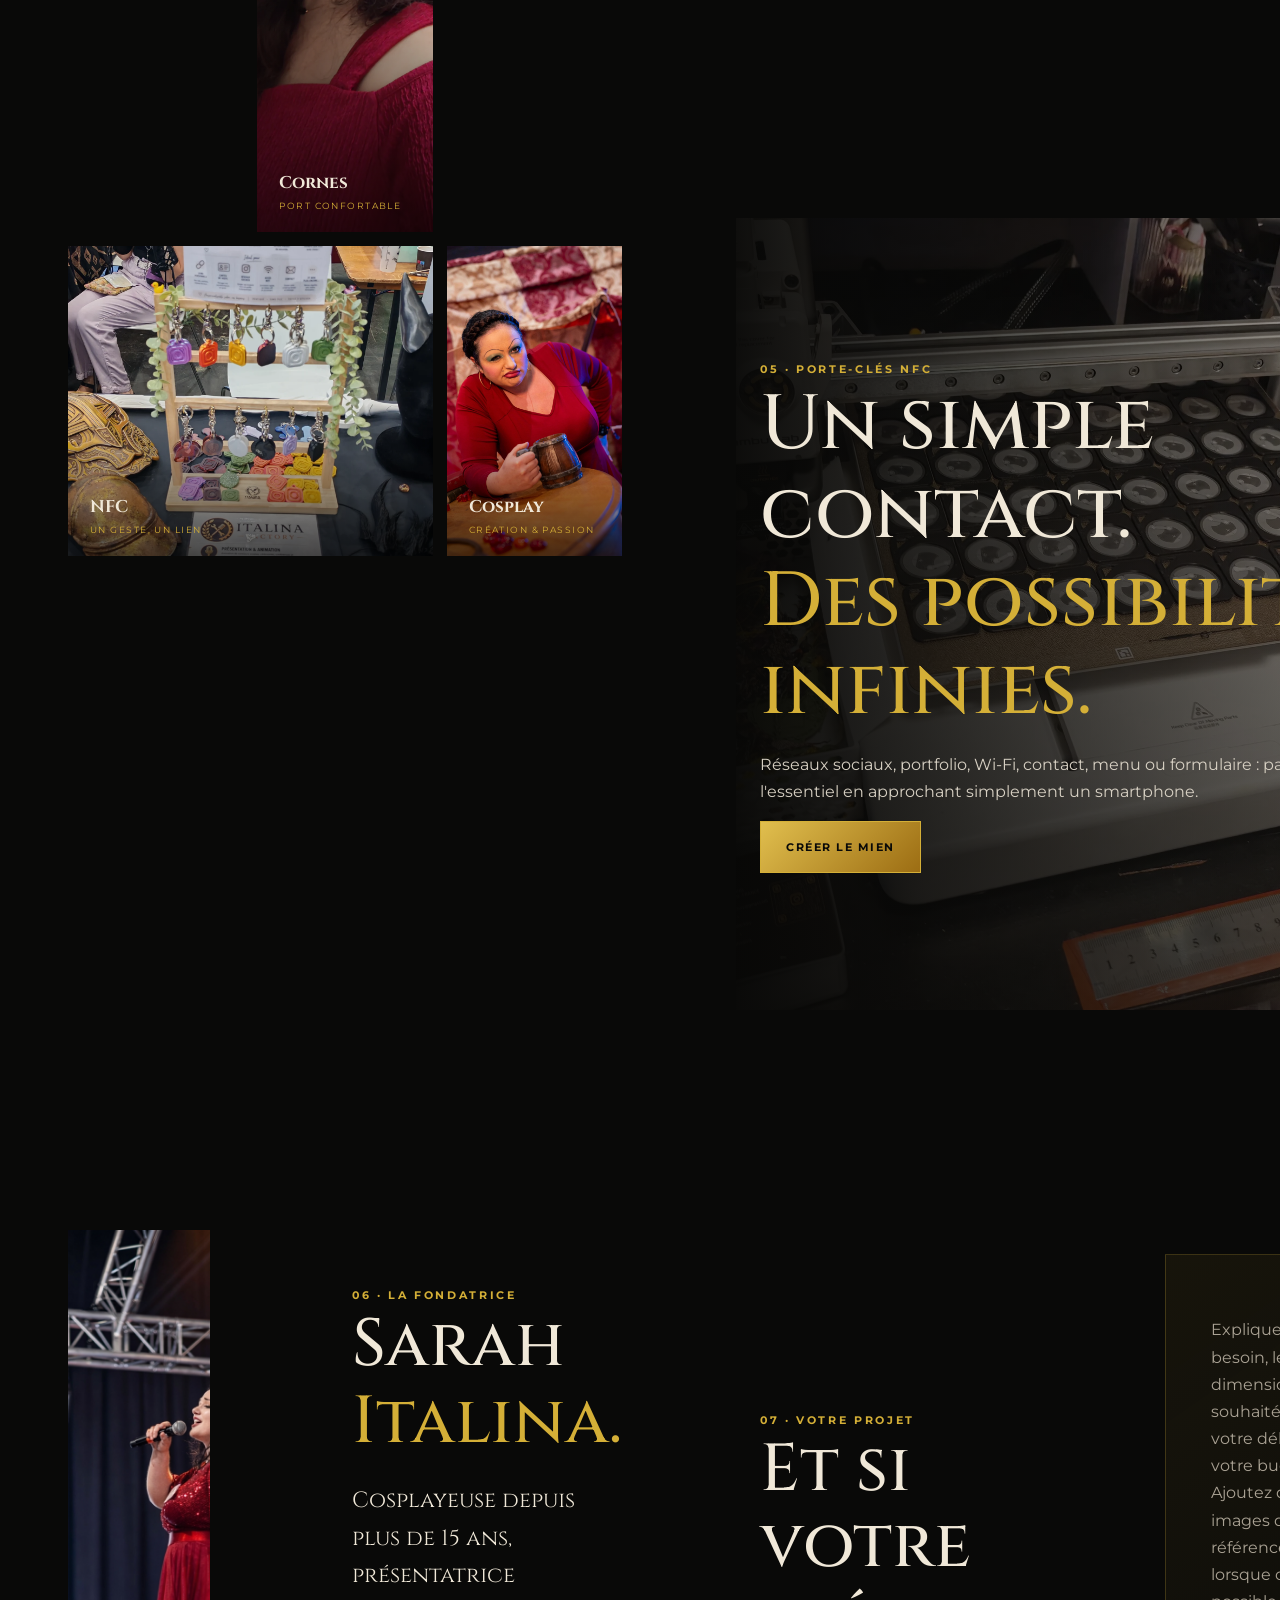
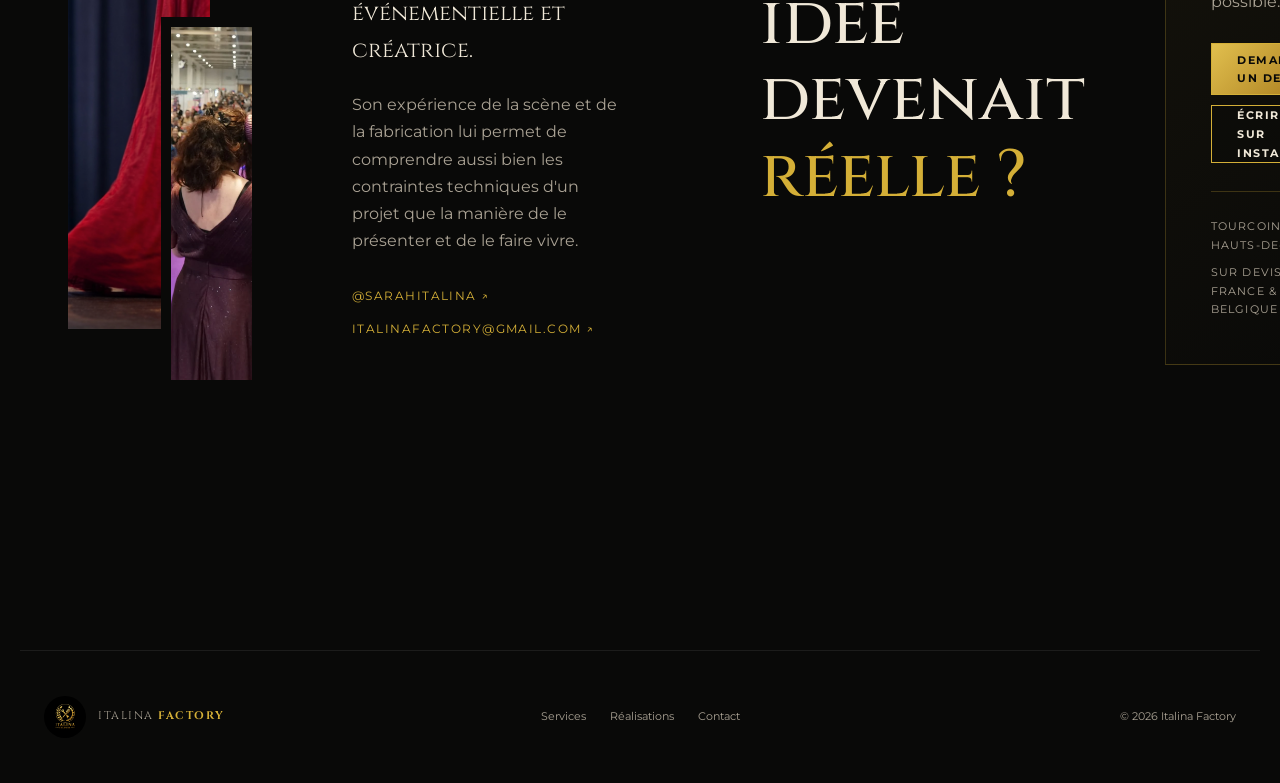
==== commit aefacf3d: "Remove kicker paragraph from hero section Removed the kicker paragraph from the hero section." ====
--- a/index.html
+++ b/index.html
@@ -56,7 +56,6 @@
       </div>
       <div class="hero-shade"></div>
       <div class="hero-copy">
-        <p class="kicker reveal">Atelier créatif · Tourcoing</p>
         <h1 class="reveal">Donnez vie<br><em>à vos projets.</em></h1>
         <p class="lead reveal">Création 3D, cosplay, personnalisation et événementiel réunis dans un même univers.</p>
         <div class="hero-actions reveal">
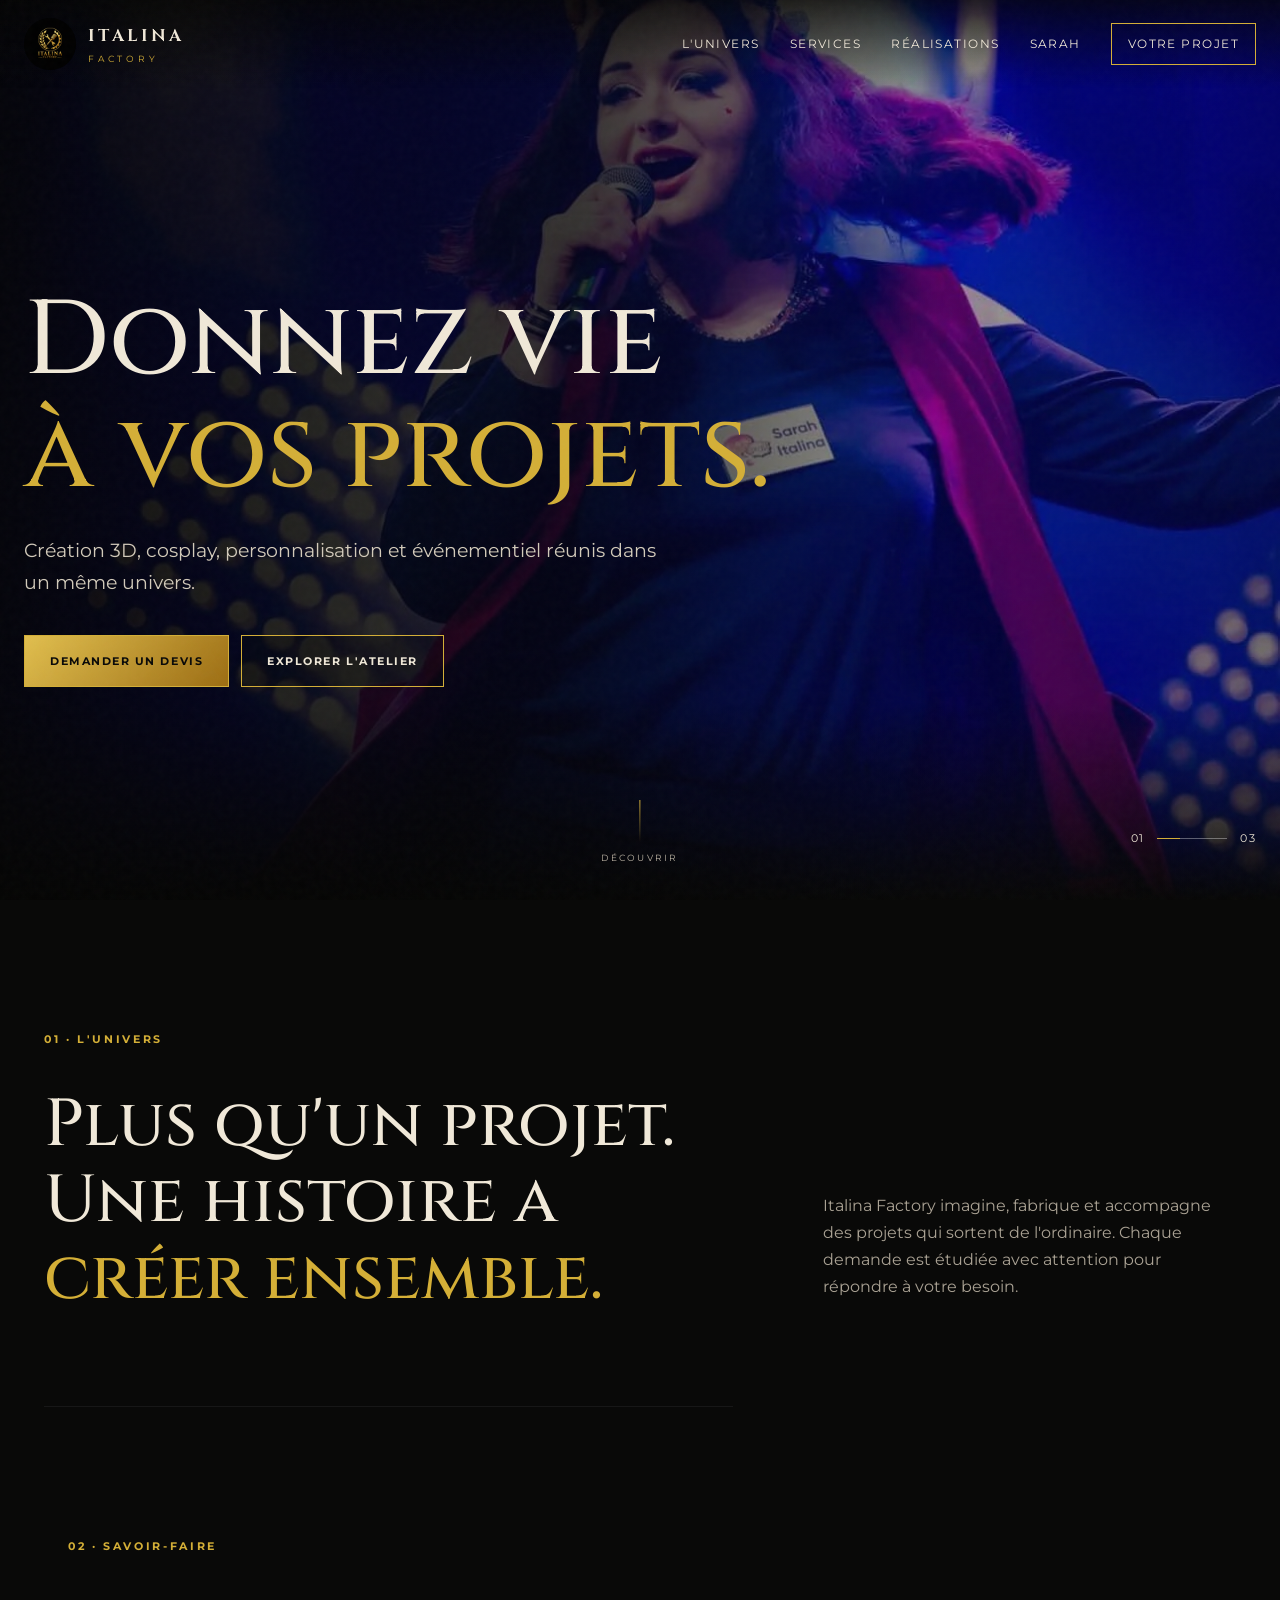
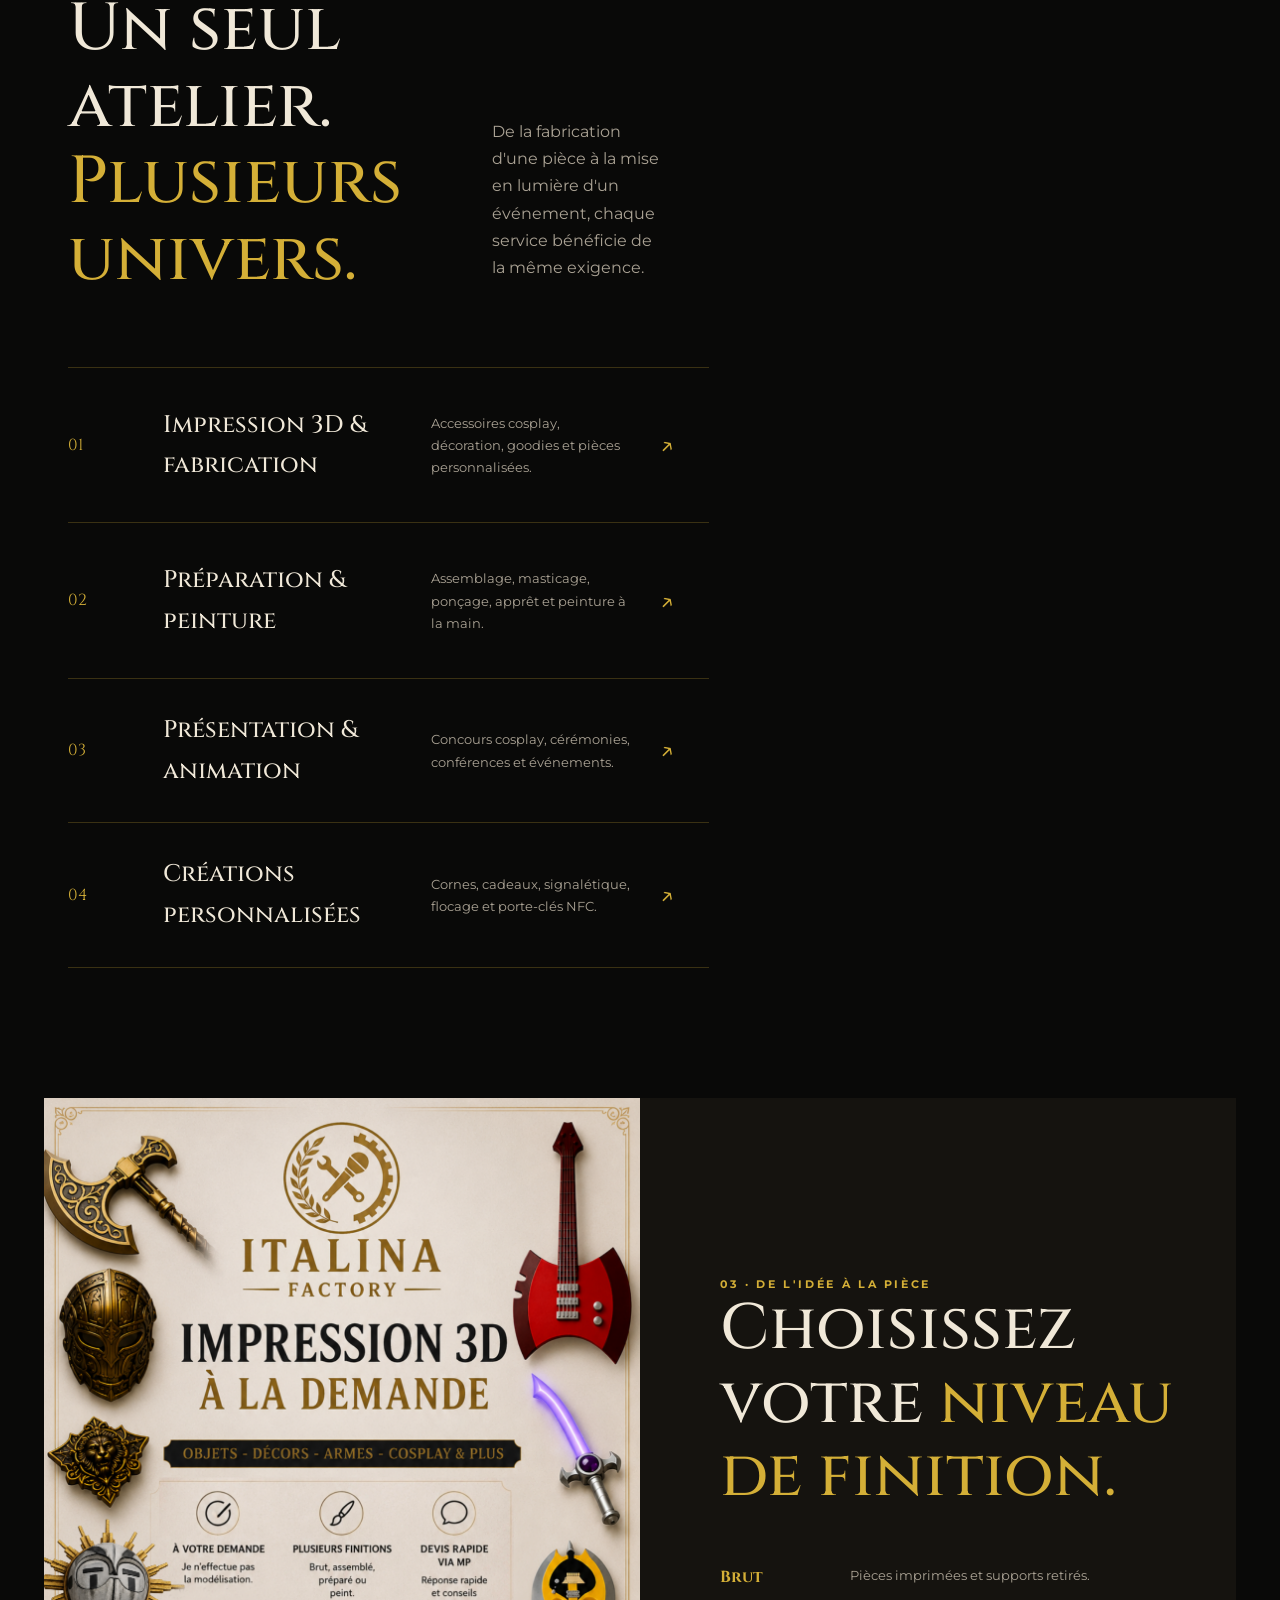
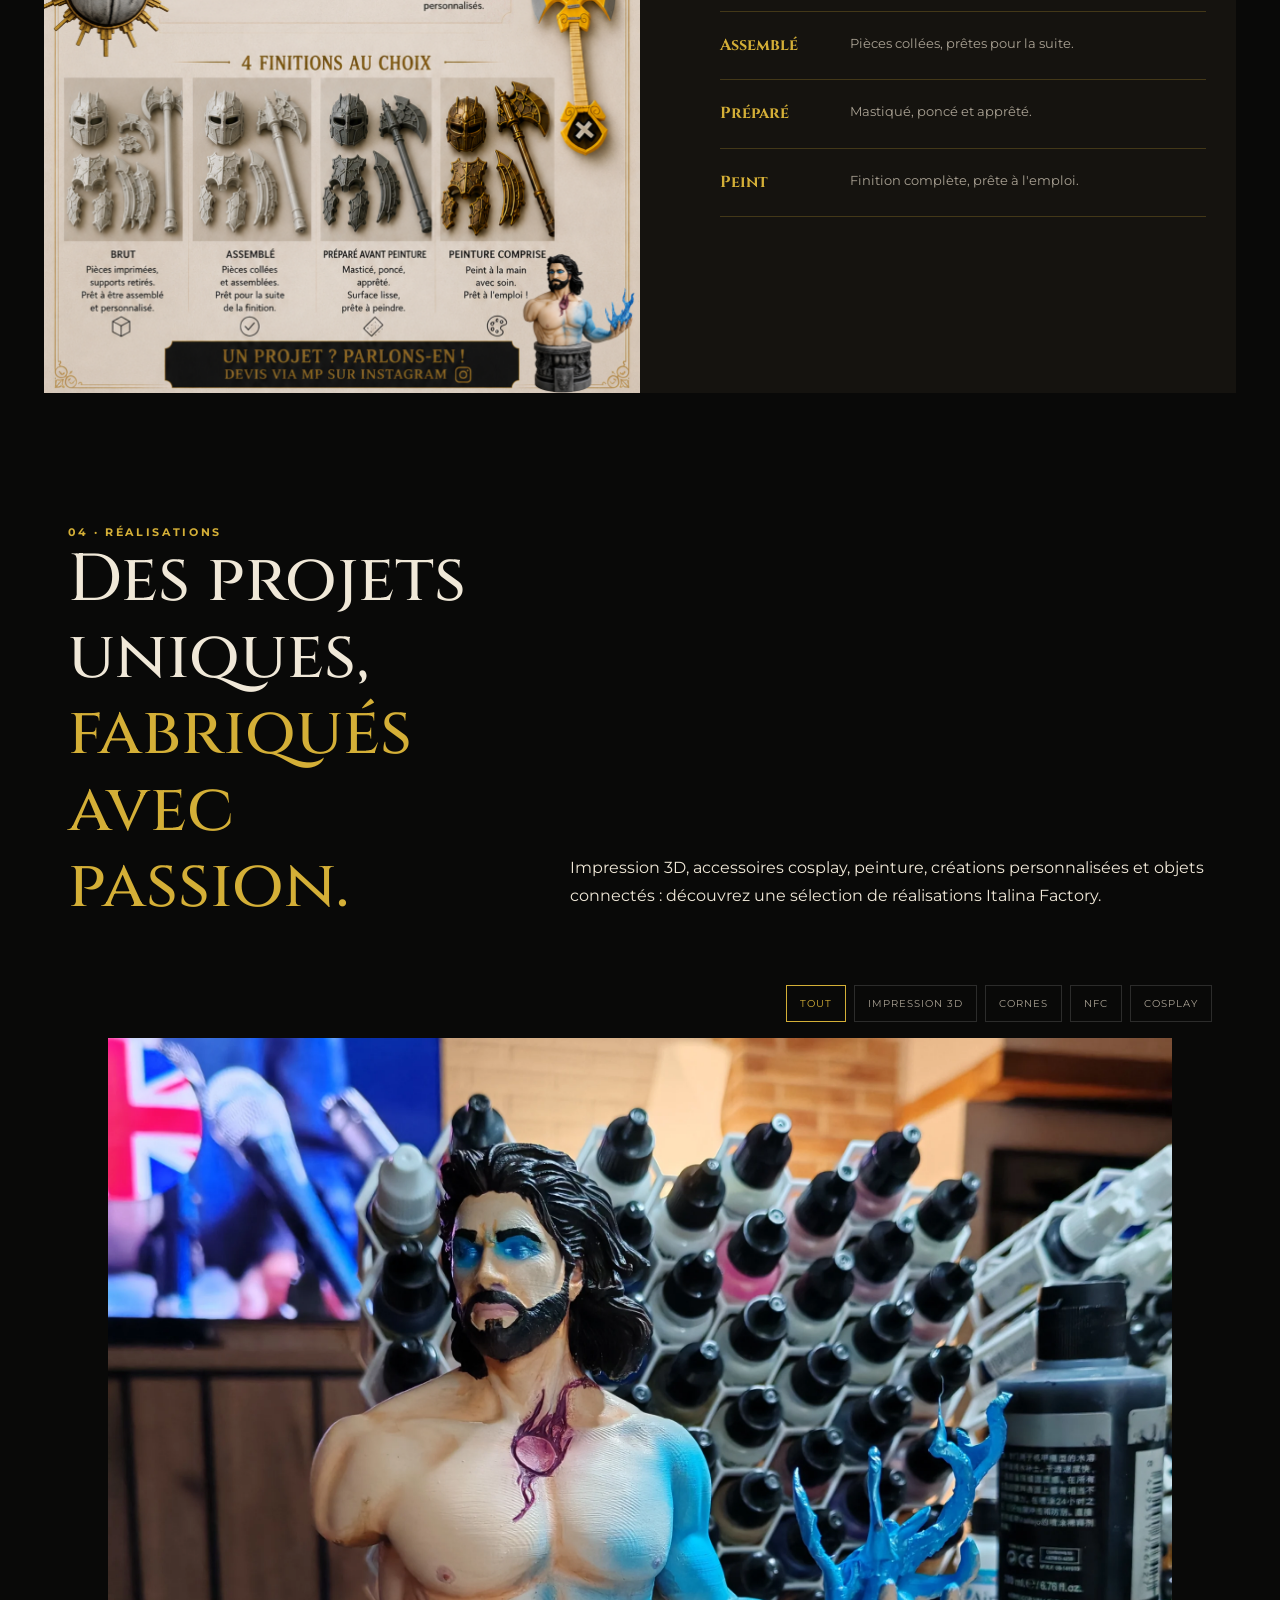
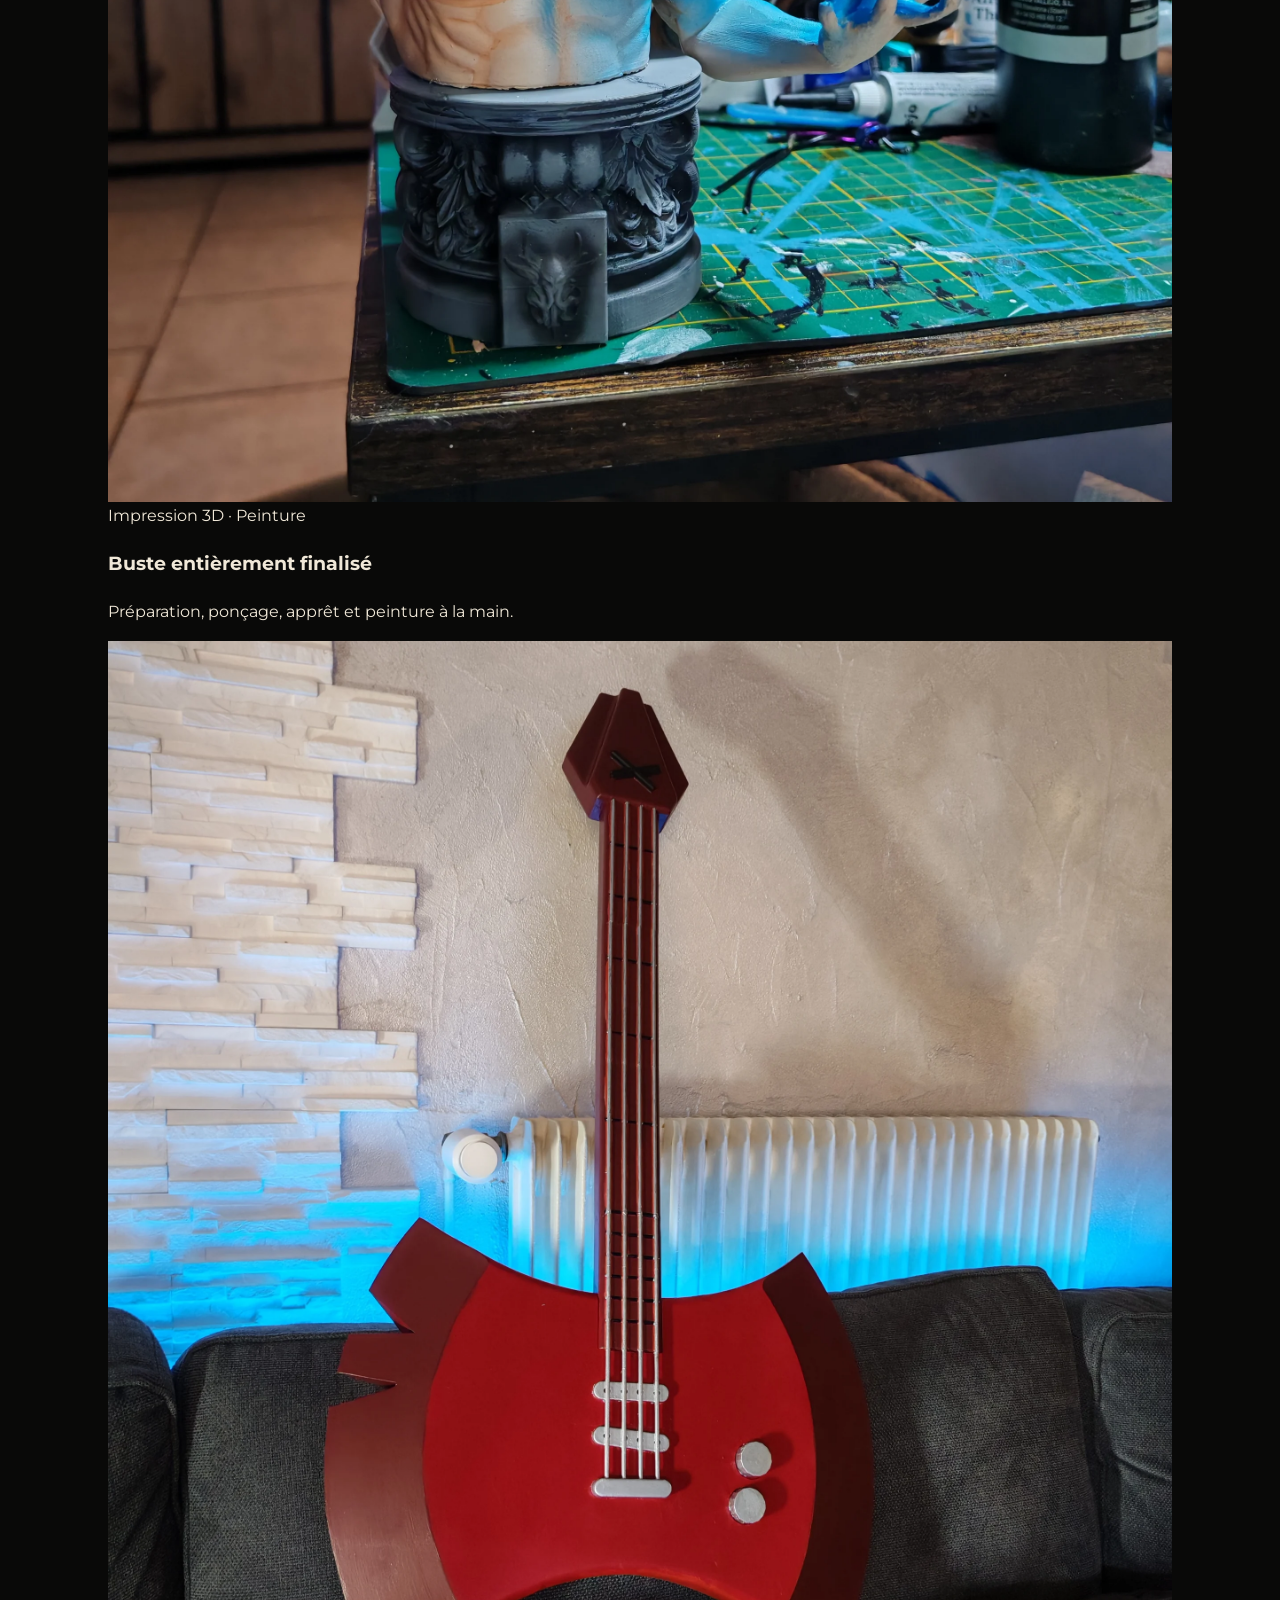
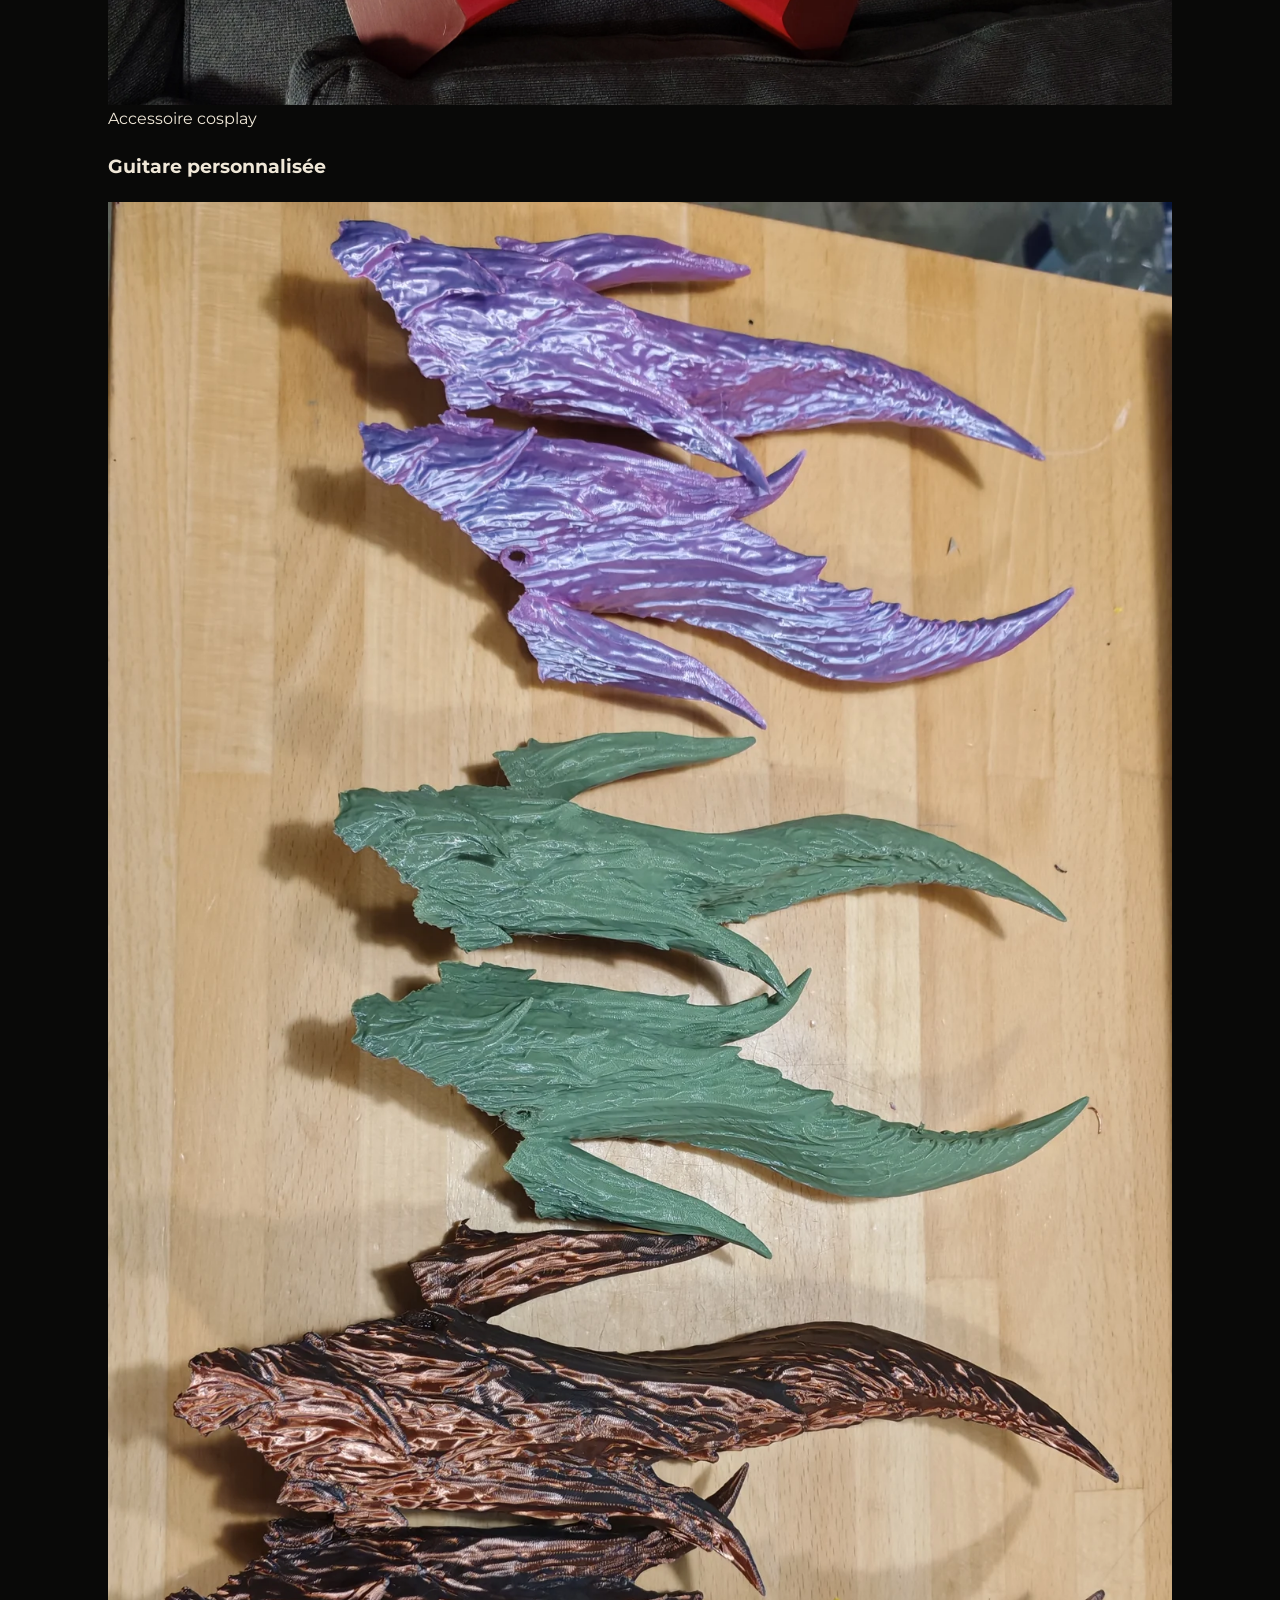
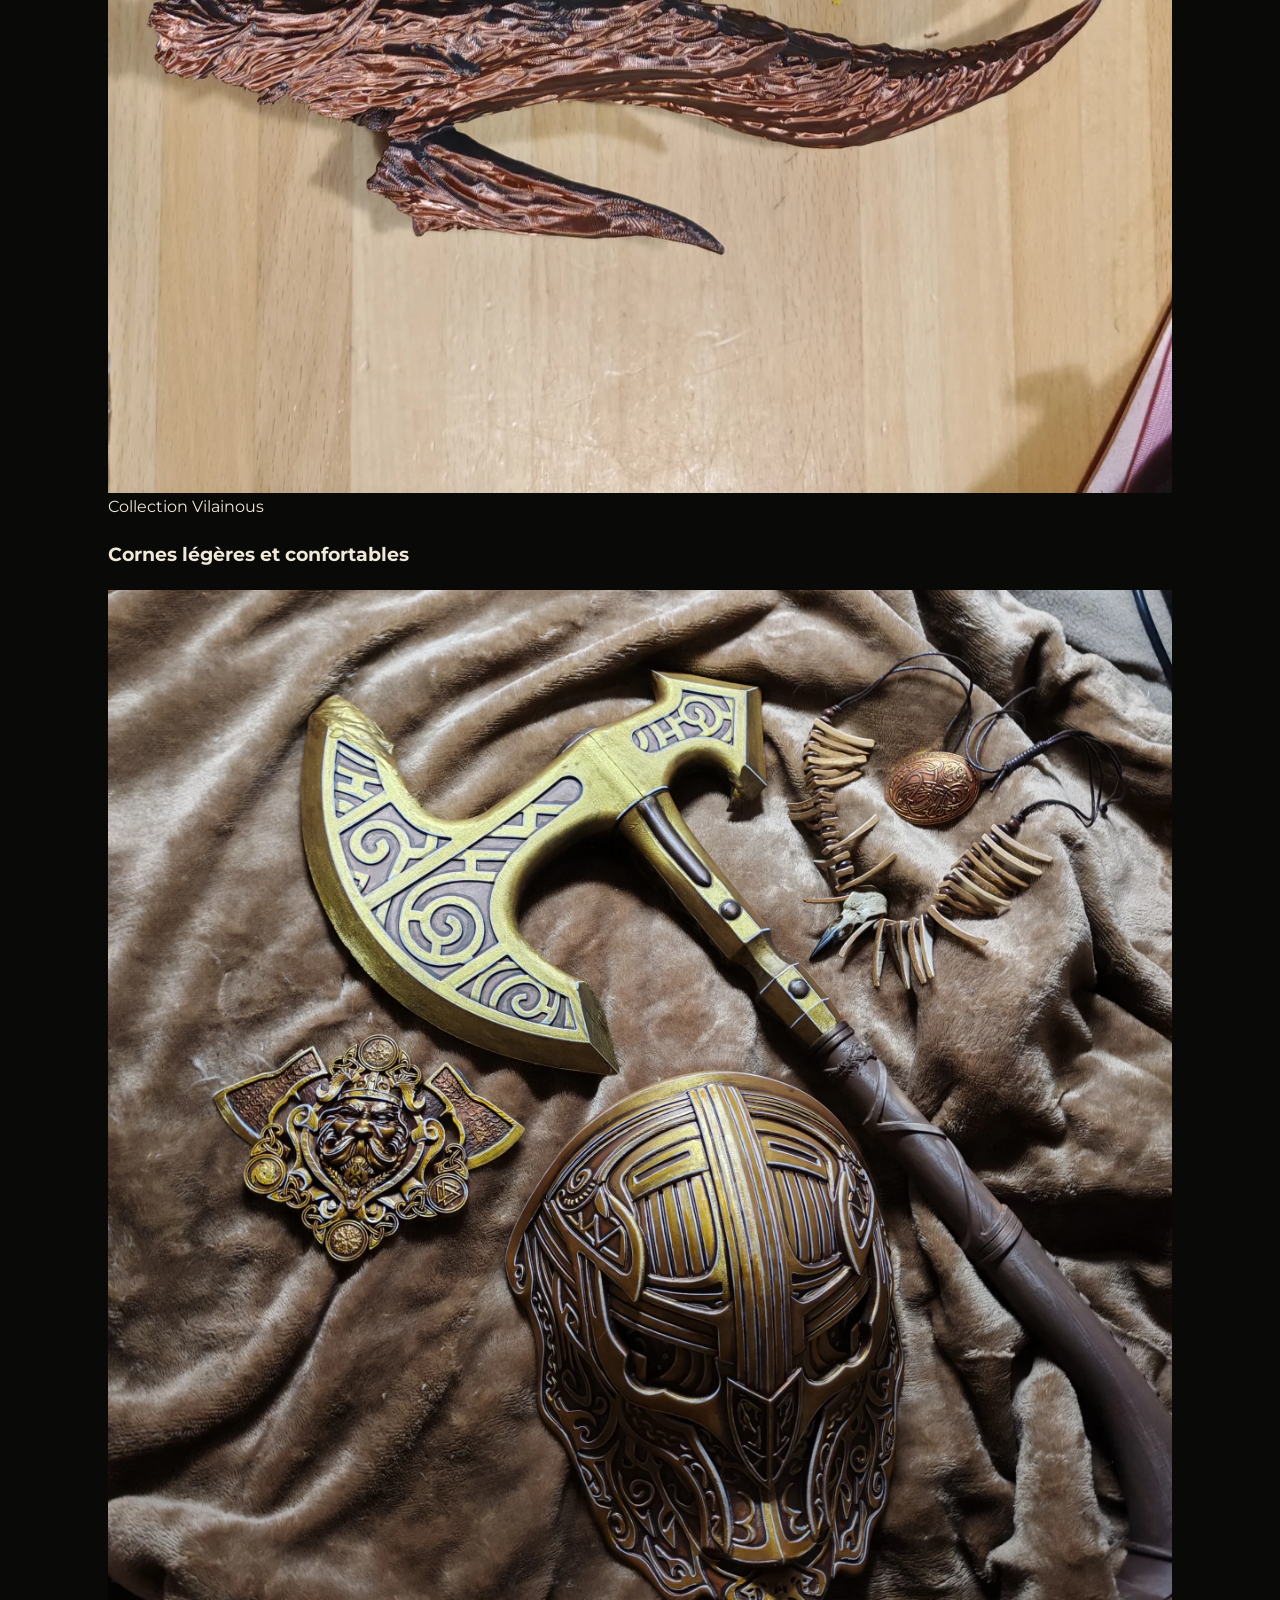
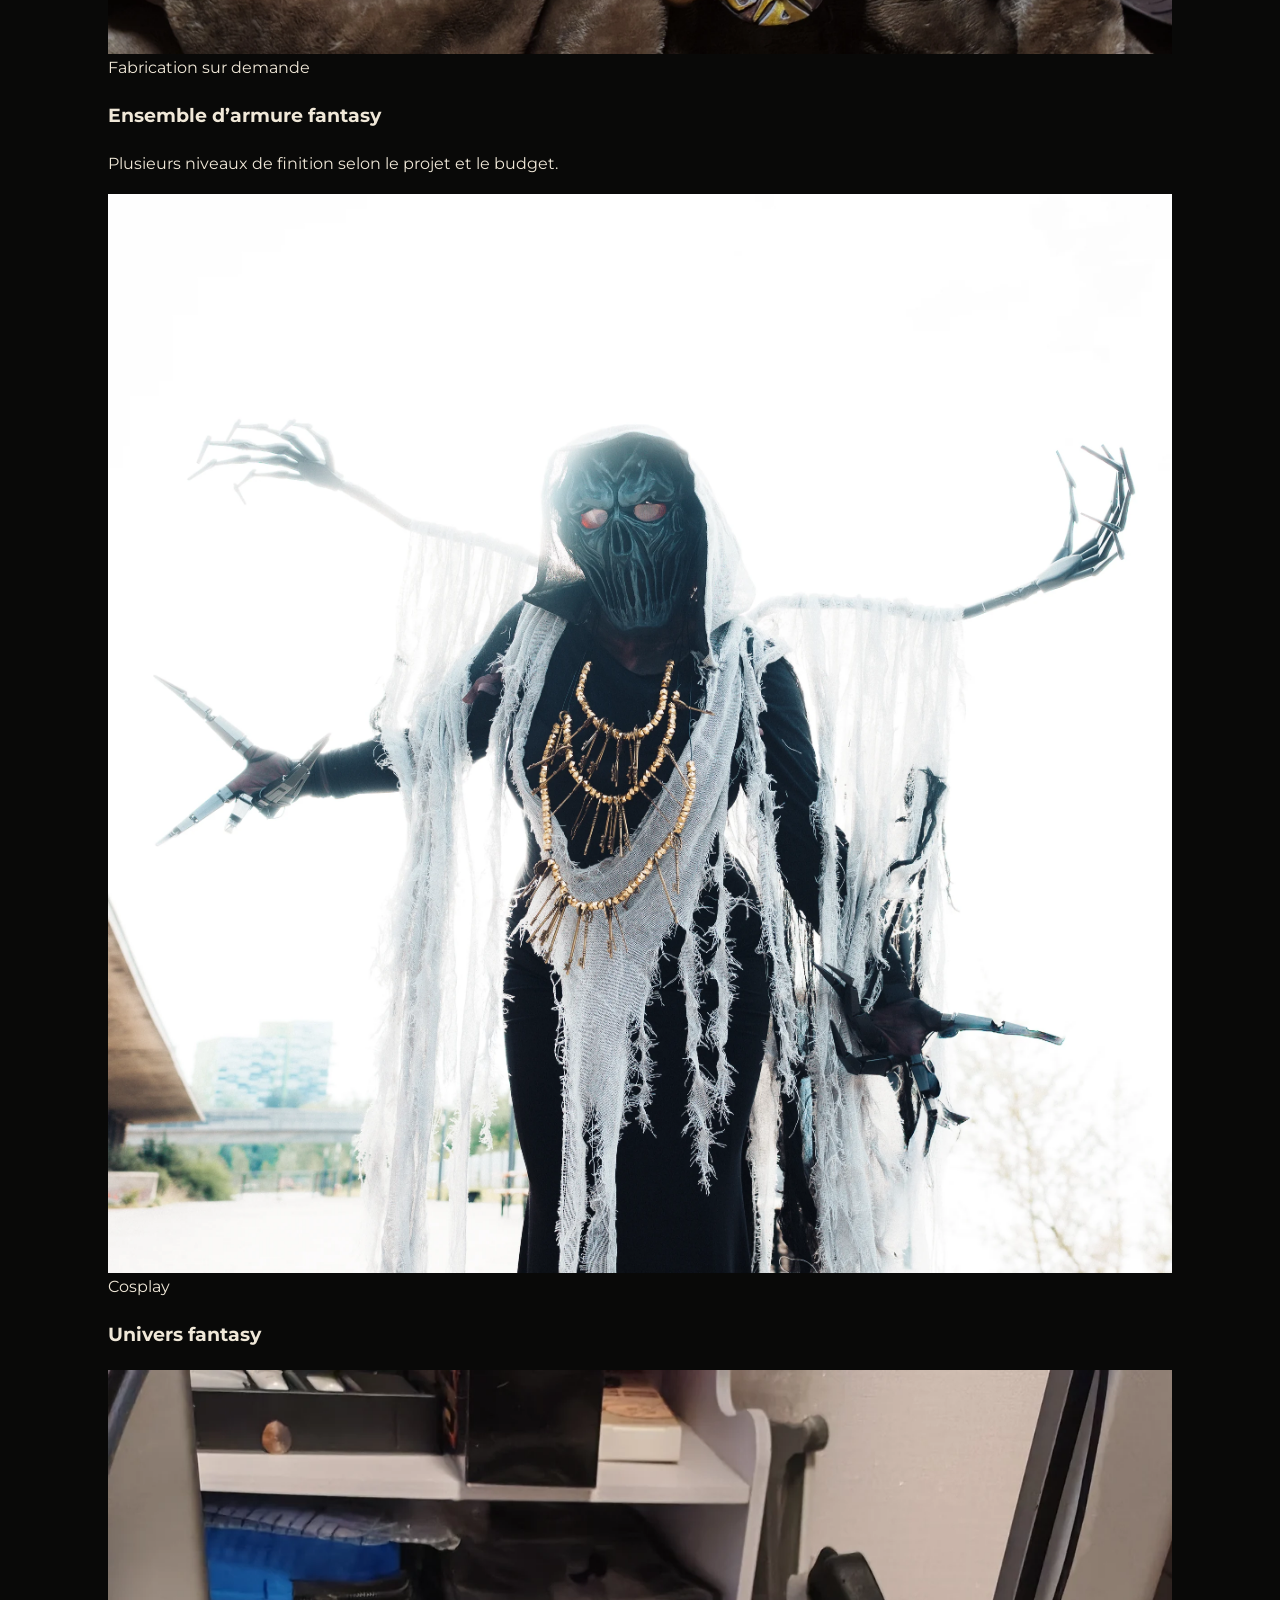
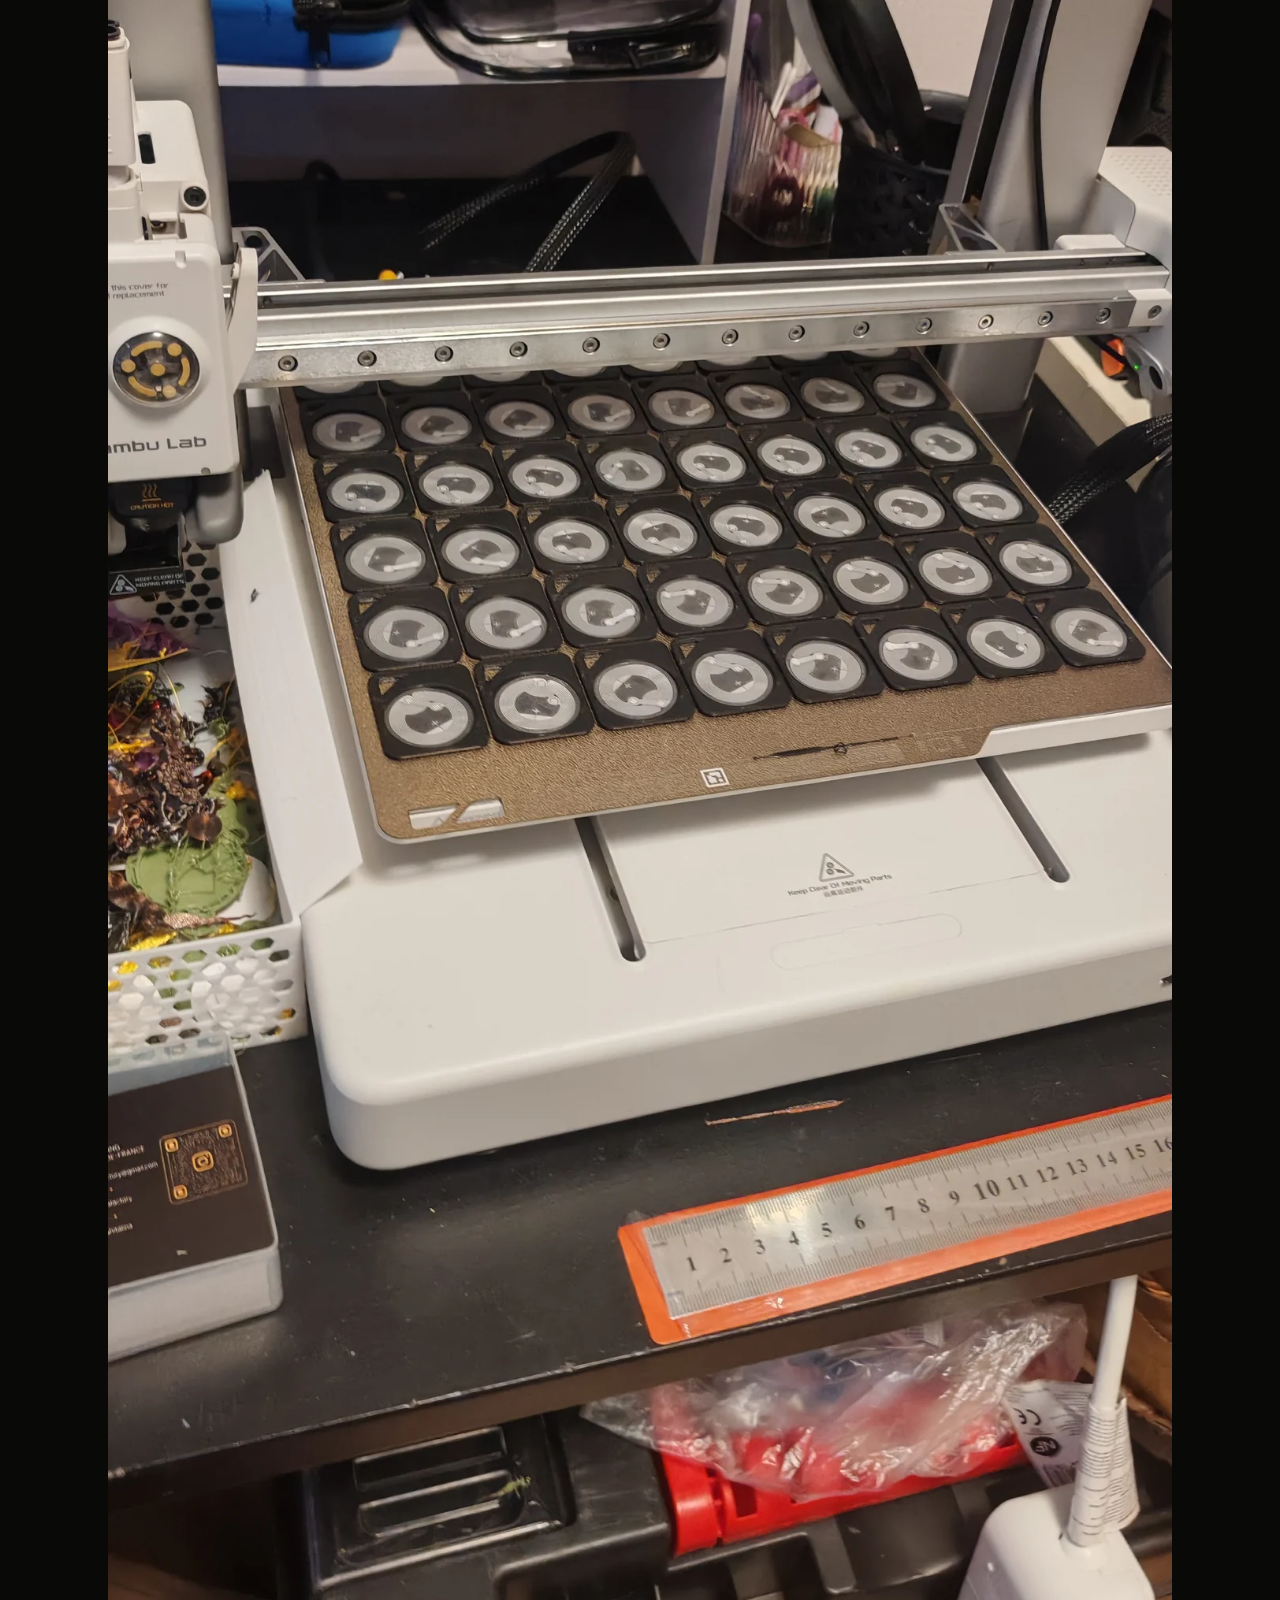
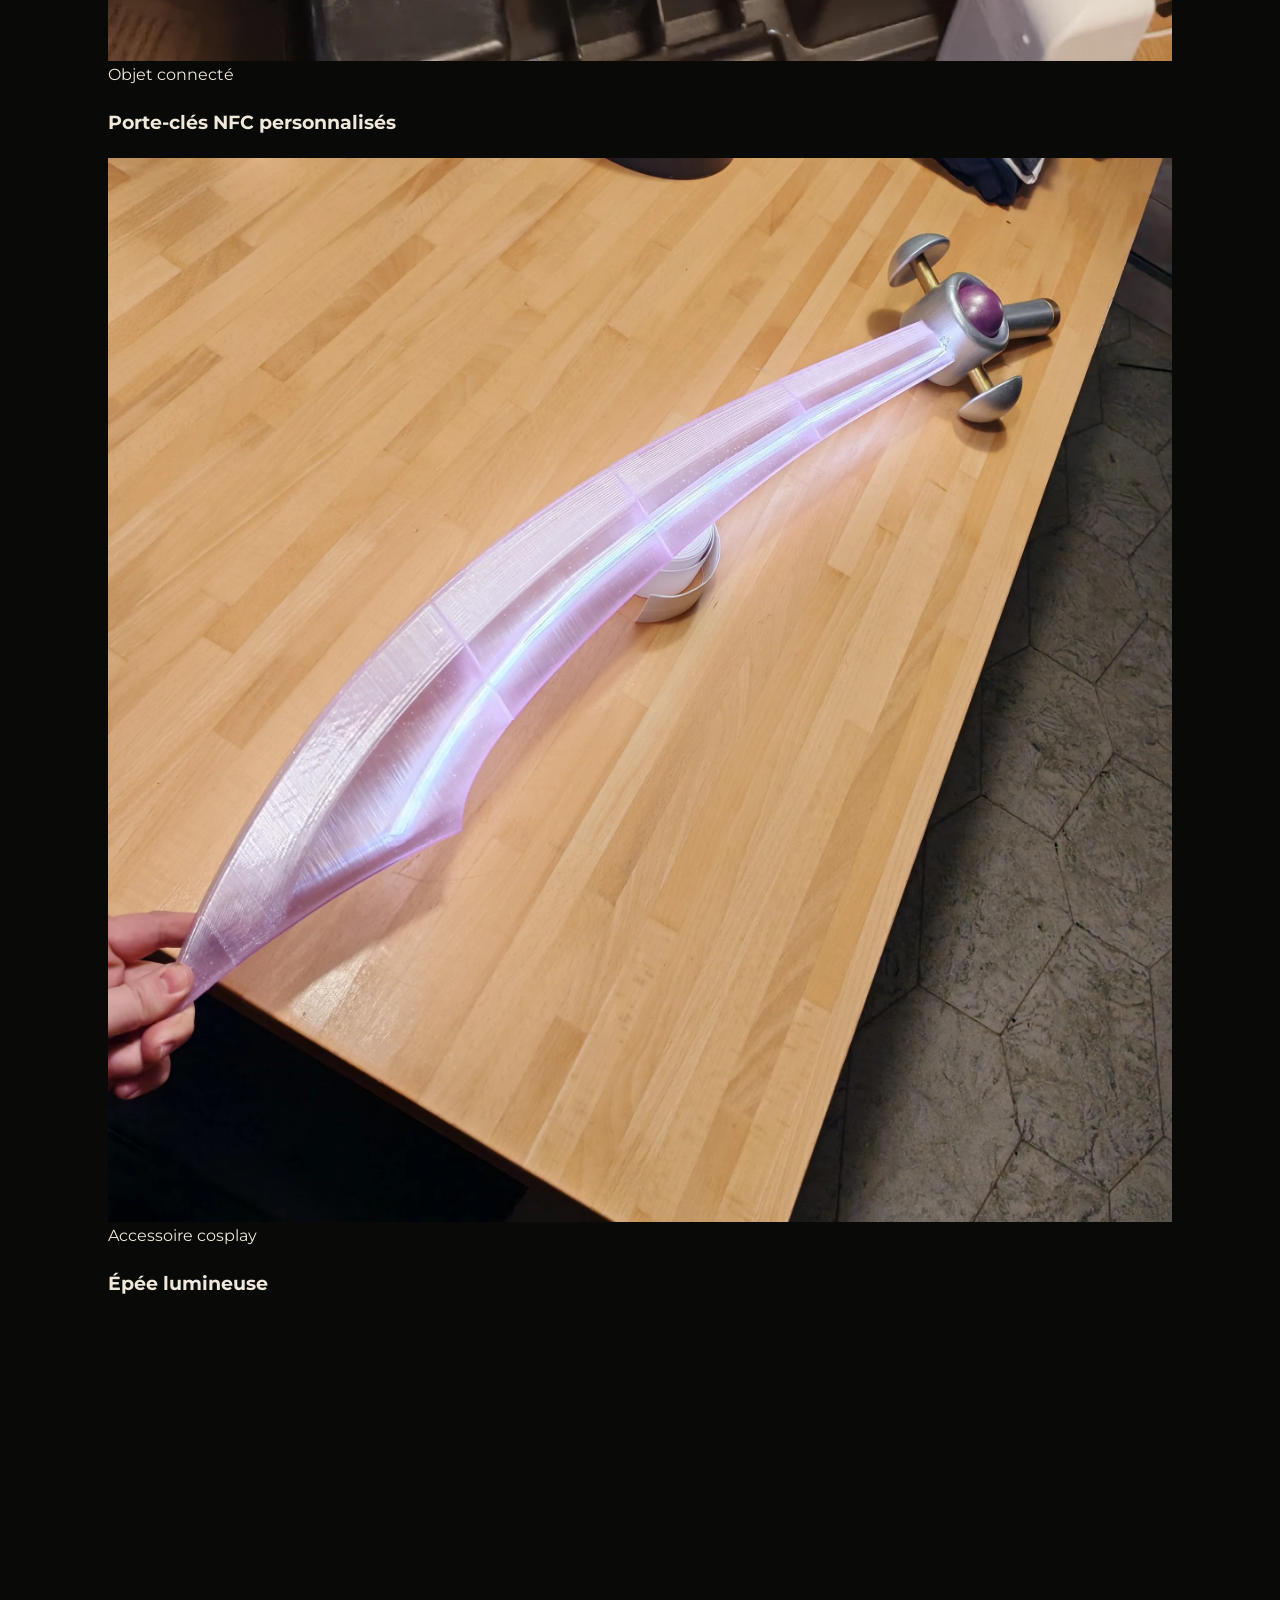
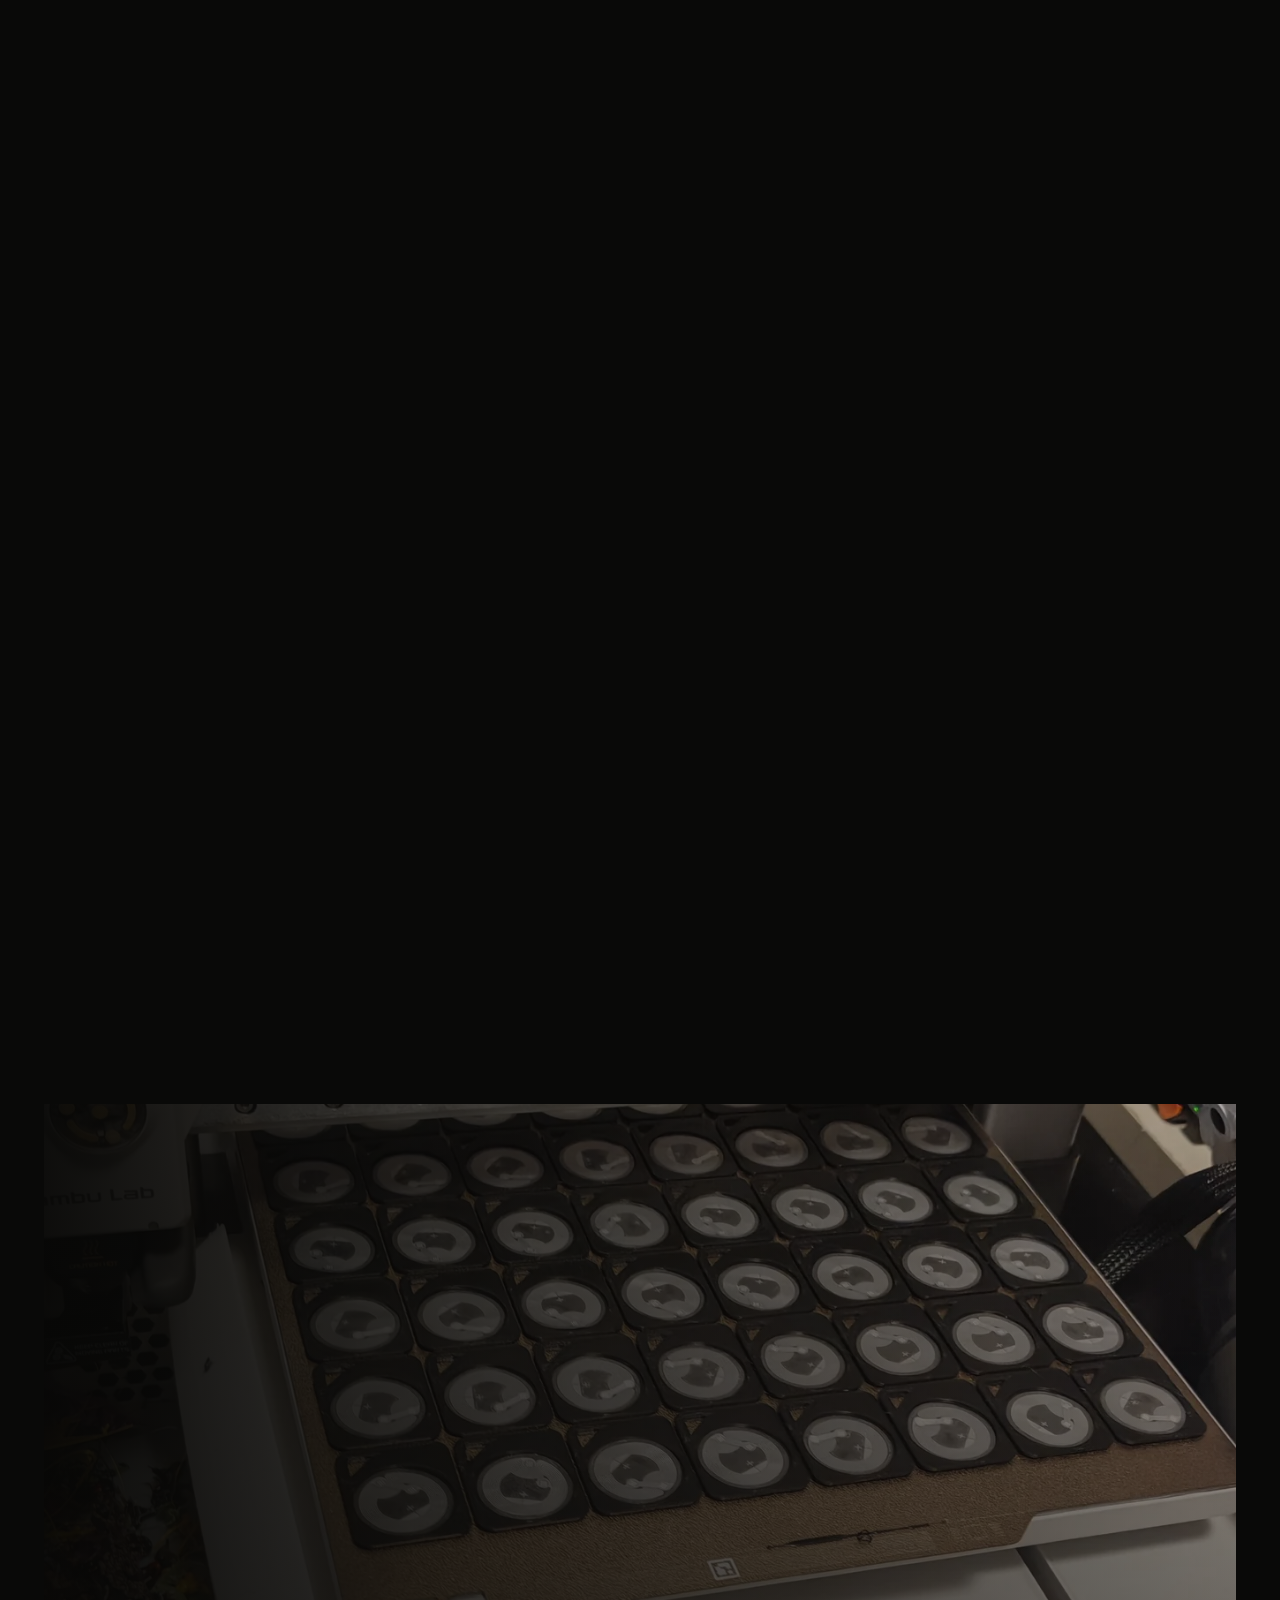
==== commit 7fdd7c8b: "Add gallery section for project showcases Added a new gallery section with project showcases and fil" ====
--- a/index.html
+++ b/index.html
@@ -62,6 +62,7 @@
           <a class="button gold" href="#contact">Demander un devis</a>
           <a class="button ghost" href="#realisations">Explorer l'atelier</a>
         </div>
+
       </div>
       <div class="hero-index"><span id="slide-number">01</span><i></i><span>03</span></div>
       <a class="scroll-cue" href="#univers"><span></span>Découvrir</a>
@@ -82,6 +83,7 @@
         <h2 class="reveal">Un seul atelier.<br><em>Plusieurs univers.</em></h2>
         <p class="reveal">De la fabrication d'une pièce à la mise en lumière d'un événement, chaque service bénéficie de la même exigence.</p>
       </div>
+    
       <div class="service-list">
         <article class="service-row reveal">
           <span>01</span><h3>Impression 3D & fabrication</h3>
@@ -105,7 +107,8 @@
         </article>
       </div>
     </section>
-
+        
+  </div>
     <section class="feature feature-dark" id="finitions">
       <div class="feature-photo reveal"><img src="assets/images/armor.webp" alt="Pièce d'armure fabriquée par Italina Factory" loading="lazy"></div>
       <div class="feature-copy reveal">
@@ -120,35 +123,137 @@
       </div>
     </section>
 
-    <section class="gallery-section section" id="realisations">
-      <div class="gallery-heading">
-        <div>
-          <div class="section-label reveal">04 · Sélection</div>
-          <h2 class="reveal">Des créations<br><em>sans frontières.</em></h2>
-        </div>
-        <div class="filters reveal" role="group" aria-label="Filtrer la galerie">
-          <button class="active" data-filter="all">Tout</button>
-          <button data-filter="3d">Impression 3D</button>
-          <button data-filter="horns">Cornes</button>
-          <button data-filter="nfc">NFC</button>
-          <button data-filter="cosplay">Cosplay</button>
-        </div>
-      </div>
-      <div class="masonry">
-        <figure class="gallery-item tall reveal" data-category="3d"><img src="assets/images/bust.webp" alt="Buste imprimé et peint" loading="lazy"><figcaption><b>Création 3D</b><span>Peinture complète</span></figcaption></figure>
-        <figure class="gallery-item reveal" data-category="3d"><img src="assets/images/guitar.webp" alt="Guitare rouge imprimée en 3D" loading="lazy"><figcaption><b>Accessoire</b><span>Impression 3D</span></figcaption></figure>
-        <figure class="gallery-item reveal" data-category="horns"><img src="assets/images/horns-red.webp" alt="Cornes rouges personnalisées" loading="lazy"><figcaption><b>Vilainous</b><span>Cornes légères</span></figcaption></figure>
-        <figure class="gallery-item wide reveal" data-category="3d"><img src="assets/images/helmet-set.webp" alt="Casque et accessoires fantasy" loading="lazy"><figcaption><b>Set fantasy</b><span>Fabrication sur mesure</span></figcaption></figure>
-        <figure class="gallery-item tall reveal" data-category="cosplay"><img src="assets/images/cosplay-wolf.webp" alt="Cosplay louve fantasy" loading="lazy"><figcaption><b>Cosplay</b><span>Univers fantasy</span></figcaption></figure>
-        <figure class="gallery-item reveal" data-category="nfc"><img src="assets/images/nfc-products.webp" alt="Porte-clés NFC personnalisés" loading="lazy"><figcaption><b>NFC</b><span>Contact instantané</span></figcaption></figure>
-        <figure class="gallery-item reveal" data-category="3d"><img src="assets/images/purple-sword.webp" alt="Épée lumineuse violette" loading="lazy"><figcaption><b>Prop lumineux</b><span>Accessoire cosplay</span></figcaption></figure>
-        <figure class="gallery-item tall reveal" data-category="horns"><img src="assets/images/horns-model.webp" alt="Cornes portées par Sarah Italina" loading="lazy"><figcaption><b>Cornes</b><span>Port confortable</span></figcaption></figure>
-        <figure class="gallery-item reveal" data-category="3d"><img src="assets/images/deer.webp" alt="Figurine décorative de cerf" loading="lazy"><figcaption><b>Décoration</b><span>Peinture artisanale</span></figcaption></figure>
-        <figure class="gallery-item wide reveal" data-category="nfc"><img src="assets/images/nfc-phone.webp" alt="Utilisation d'un porte-clés NFC avec un téléphone" loading="lazy"><figcaption><b>NFC</b><span>Un geste, un lien</span></figcaption></figure>
-        <figure class="gallery-item reveal" data-category="cosplay"><img src="assets/images/cosplay-armor.webp" alt="Cosplay en armure" loading="lazy"><figcaption><b>Cosplay</b><span>Création & passion</span></figcaption></figure>
-        <figure class="gallery-item reveal" data-category="3d"><img src="assets/images/mask.webp" alt="Masque imprimé et peint" loading="lazy"><figcaption><b>Masque</b><span>Finition complète</span></figcaption></figure>
-      </div>
-    </section>
+<section class="gallery-section section" id="realisations">
+  <div class="gallery-heading">
+    <div>
+      <div class="section-label reveal">04 · Réalisations</div>
+      <h2 class="reveal">
+        Des projets uniques,<br>
+        <em>fabriqués avec passion.</em>
+      </h2>
+    </div>
+
+    <p class="gallery-intro reveal">
+      Impression 3D, accessoires cosplay, peinture, créations personnalisées
+      et objets connectés : découvrez une sélection de réalisations Italina Factory.
+    </p>
+  </div>
+
+  <div class="filters reveal" role="group" aria-label="Filtrer les réalisations">
+    <button class="active" data-filter="all">Tout</button>
+    <button data-filter="3d">Impression 3D</button>
+    <button data-filter="horns">Cornes</button>
+    <button data-filter="nfc">NFC</button>
+    <button data-filter="cosplay">Cosplay</button>
+  </div>
+
+  <div class="premium-gallery">
+
+    <figure class="gallery-card gallery-card-large reveal" data-category="3d">
+      <img
+        src="assets/images/bust.webp"
+        alt="Buste imprimé en 3D et peint à la main"
+        loading="lazy"
+      >
+      <figcaption>
+        <span>Impression 3D · Peinture</span>
+        <h3>Buste entièrement finalisé</h3>
+        <p>Préparation, ponçage, apprêt et peinture à la main.</p>
+      </figcaption>
+    </figure>
+
+    <figure class="gallery-card reveal" data-category="3d">
+      <img
+        src="assets/images/guitar.webp"
+        alt="Guitare rouge imprimée en 3D"
+        loading="lazy"
+      >
+      <figcaption>
+        <span>Accessoire cosplay</span>
+        <h3>Guitare personnalisée</h3>
+      </figcaption>
+    </figure>
+
+    <figure class="gallery-card reveal" data-category="horns">
+      <img
+        src="assets/images/horns-red.webp"
+        alt="Cornes rouges Vilainous"
+        loading="lazy"
+      >
+      <figcaption>
+        <span>Collection Vilainous</span>
+        <h3>Cornes légères et confortables</h3>
+      </figcaption>
+    </figure>
+
+    <figure class="gallery-card gallery-card-wide reveal" data-category="3d">
+      <img
+        src="assets/images/helmet-set.webp"
+        alt="Casque et accessoires fantasy fabriqués en 3D"
+        loading="lazy"
+      >
+      <figcaption>
+        <span>Fabrication sur demande</span>
+        <h3>Ensemble d’armure fantasy</h3>
+        <p>Plusieurs niveaux de finition selon le projet et le budget.</p>
+      </figcaption>
+    </figure>
+
+    <figure class="gallery-card gallery-card-tall reveal" data-category="cosplay">
+      <img
+        src="assets/images/cosplay-wolf.webp"
+        alt="Cosplay de louve fantasy"
+        loading="lazy"
+      >
+      <figcaption>
+        <span>Cosplay</span>
+        <h3>Univers fantasy</h3>
+      </figcaption>
+    </figure>
+
+    <figure class="gallery-card reveal" data-category="nfc">
+      <img
+        src="assets/images/nfc-products.webp"
+        alt="Porte-clés NFC personnalisés"
+        loading="lazy"
+      >
+      <figcaption>
+        <span>Objet connecté</span>
+        <h3>Porte-clés NFC personnalisés</h3>
+      </figcaption>
+    </figure>
+
+    <figure class="gallery-card reveal" data-category="3d">
+      <img
+        src="assets/images/purple-sword.webp"
+        alt="Épée lumineuse violette pour cosplay"
+        loading="lazy"
+      >
+      <figcaption>
+        <span>Accessoire cosplay</span>
+        <h3>Épée lumineuse</h3>
+      </figcaption>
+    </figure>
+
+    <figure class="gallery-card reveal" data-category="3d">
+      <img
+        src="assets/images/mask.webp"
+        alt="Masque imprimé en 3D et peint"
+        loading="lazy"
+      >
+      <figcaption>
+        <span>Finition complète</span>
+        <h3>Masque personnalisé</h3>
+      </figcaption>
+    </figure>
+
+  </div>
+
+  <div class="gallery-cta reveal">
+    <p>Vous avez une idée ou une référence à fabriquer ?</p>
+    <a class="button gold" href="#contact">Parler de mon projet</a>
+  </div>
+</section>
 
     <section class="nfc-section">
       <video autoplay muted loop playsinline poster="assets/images/nfc-products.webp">
@@ -163,22 +268,100 @@
       </div>
     </section>
 
-    <section class="sarah-section section" id="sarah">
-      <div class="sarah-collage reveal">
-        <img class="sarah-main" src="assets/images/sarah-blue.webp" alt="Sarah Italina présentant un événement" loading="lazy">
-        <img class="sarah-side" src="assets/images/hero-crowd.webp" alt="Sarah Italina devant un public" loading="lazy">
-      </div>
-      <div class="sarah-copy reveal">
-        <span class="section-label">06 · La fondatrice</span>
-        <h2>Sarah<br><em>Italina.</em></h2>
-        <p class="large">Cosplayeuse depuis plus de 15 ans, présentatrice événementielle et créatrice.</p>
-        <p>Son expérience de la scène et de la fabrication lui permet de comprendre aussi bien les contraintes techniques d'un projet que la manière de le présenter et de le faire vivre.</p>
-        <div class="sarah-links">
-          <a href="https://www.instagram.com/sarahitalina/" target="_blank" rel="noopener">@sarahitalina ↗</a>
-          <a href="mailto:italinafactory@gmail.com">italinafactory@gmail.com ↗</a>
-        </div>
-      </div>
-    </section>
+ <section class="trust-section section" id="confiance">
+
+  <div class="trust-intro">
+    <div class="section-label reveal">07 · Présentation événementielle</div>
+
+    <div class="trust-heading">
+      <h2 class="reveal">
+        Donner vie à un événement,<br>
+        <em>ce n’est pas seulement tenir un micro.</em>
+      </h2>
+
+      <div class="trust-text reveal">
+        <p>
+          C’est créer du lien avec le public, rythmer chaque moment,
+          mettre en valeur les participants et transmettre l’énergie
+          qui rend un événement mémorable.
+        </p>
+
+        <p>
+          Depuis plusieurs années dans l’univers du cosplay et de la pop culture,
+          j’interviens en tant que présentatrice, animatrice et speaker.
+        </p>
+      </div>
+    </div>
+  </div>
+
+  <div class="event-services reveal">
+    <article>
+      <span>01</span>
+      <h3>Concours cosplay</h3>
+      <p>Présentation des participants, gestion des passages et échanges avec le jury.</p>
+    </article>
+
+    <article>
+      <span>02</span>
+      <h3>Animation de scène</h3>
+      <p>Défilés, cérémonies, jeux avec le public et programmation scénique.</p>
+    </article>
+
+    <article>
+      <span>03</span>
+      <h3>Interviews</h3>
+      <p>Échanges avec des invités, artistes, créateurs et professionnels.</p>
+    </article>
+
+    <article>
+      <span>04</span>
+      <h3>Événements pop culture</h3>
+      <p>Salons, conventions, gaming, manifestations associatives et événements privés.</p>
+    </article>
+  </div>
+
+  <div class="trusted-by reveal">
+    <div class="trusted-title">
+      <span>Ils m’ont fait confiance</span>
+      <p>
+        Chaque événement possède son identité. Mon rôle est de m’adapter
+        à son univers, à son public et à ses objectifs.
+      </p>
+    </div>
+
+    <div class="trusted-list">
+      <span>Made in Asia</span>
+      <span>Paris Manga</span>
+      <span>TGS</span>
+      <span>Game in Reims</span>
+      <span>XP Multiverse</span>
+      <span>Japan Mania</span>
+      <span>Riot Games</span>
+      <span>Japan Day</span>
+      <span>Disney Fan Day</span>
+      <span>Japan Pop Show</span>
+      <span>Magic Mania</span>
+      <span>Japan Manga Wave</span>
+      <span>Winter Geek Festival</span>
+      <span>Summer Geek Festival</span>
+    </div>
+  </div>
+
+  <div class="event-cta reveal">
+    <div>
+      <span class="section-label">Vous organisez un événement ?</span>
+      <h3>Créons ensemble une expérience dynamique et mémorable.</h3>
+    </div>
+
+    <a
+      class="button gold"
+      href="mailto:italinafactory@gmail.com?subject=Demande%20de%20présentation%20événementielle"
+    >
+      Me contacter
+    </a>
+  </div>
+
+</section>
 
 
     <section class="contact-section section" id="contact">
